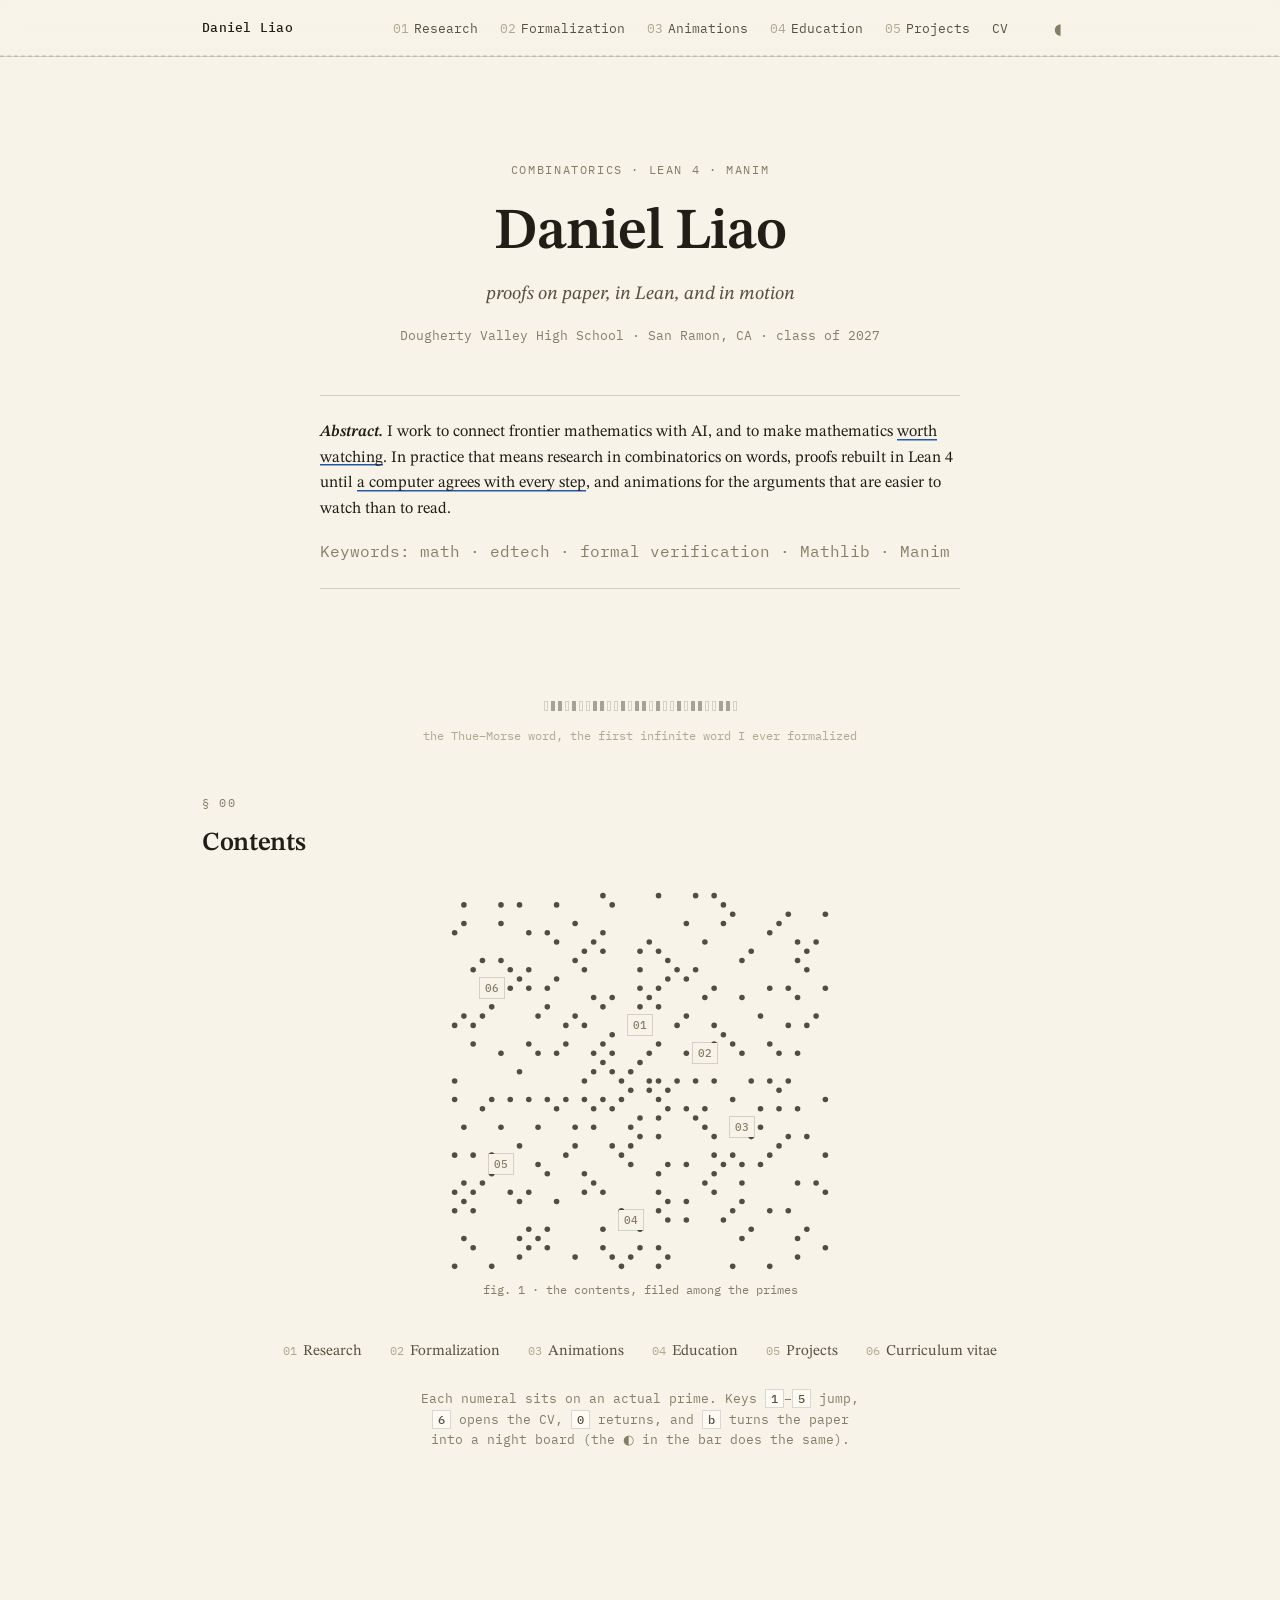
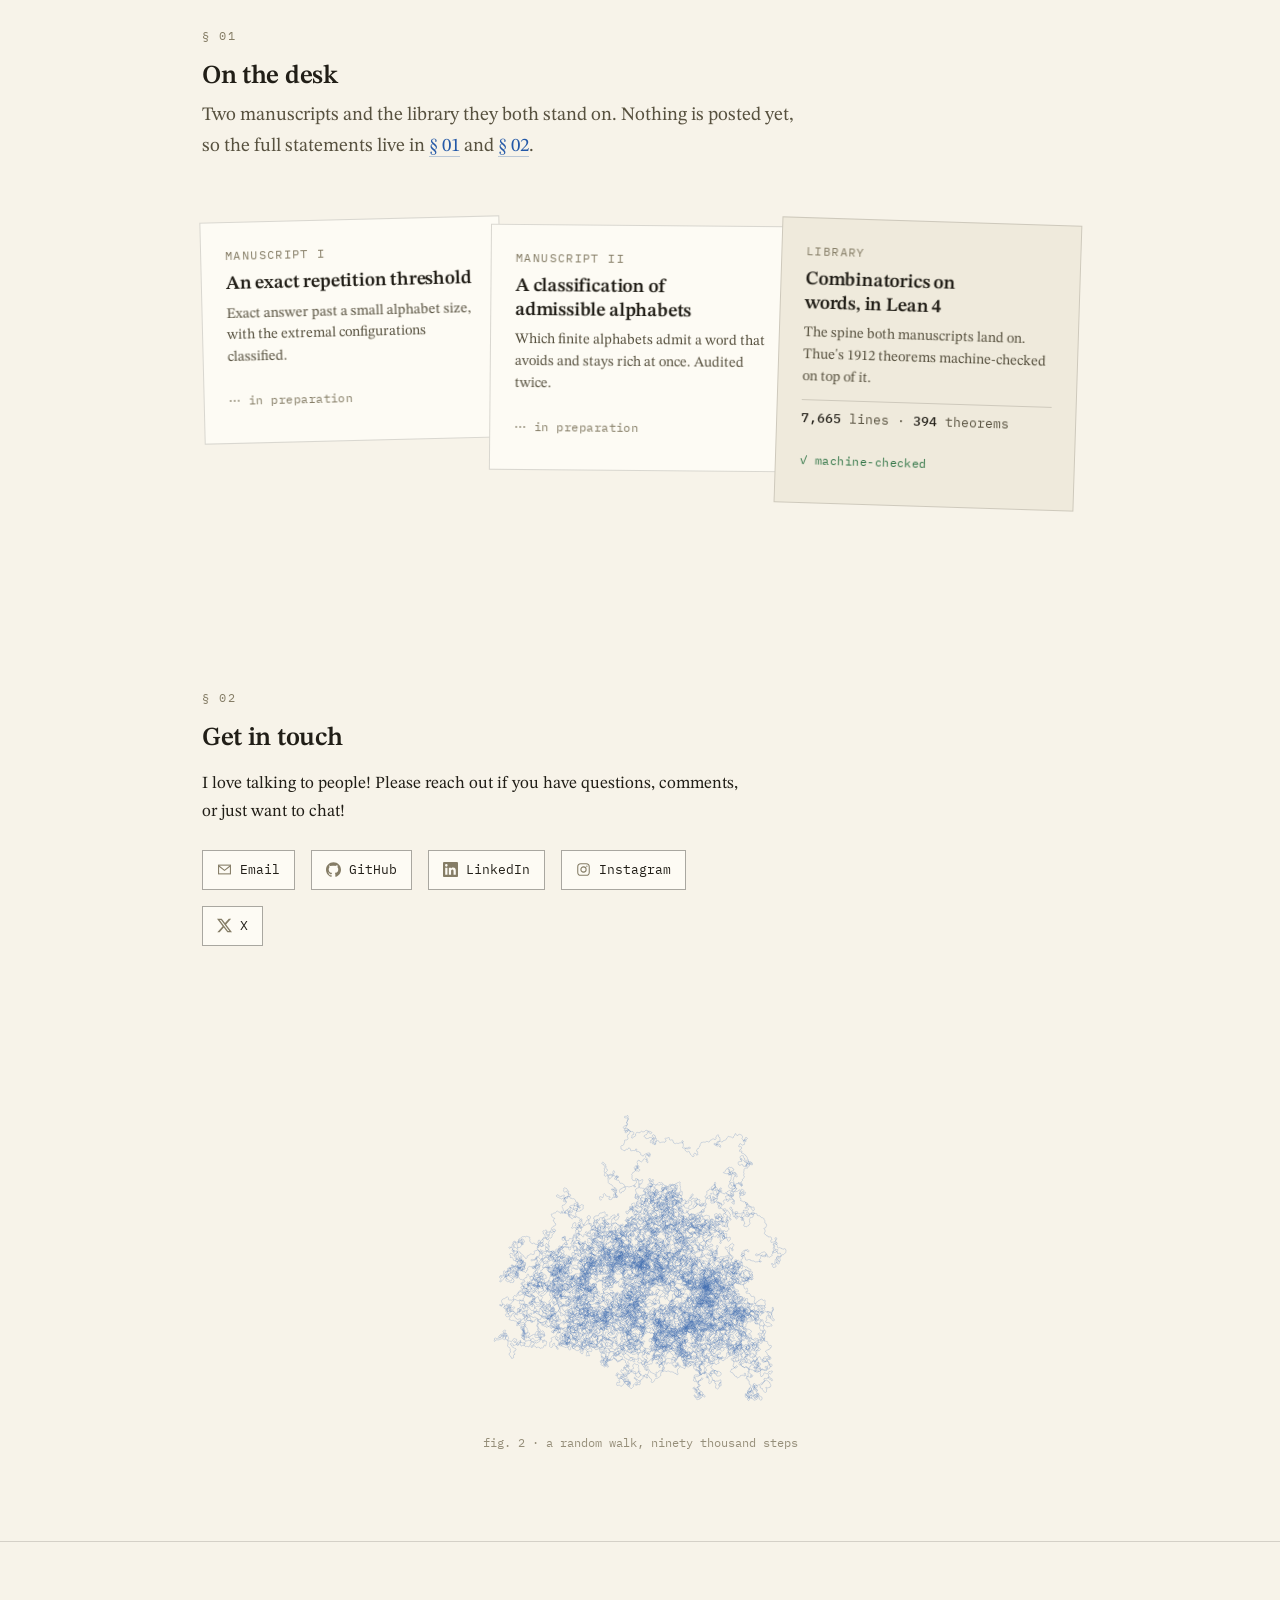
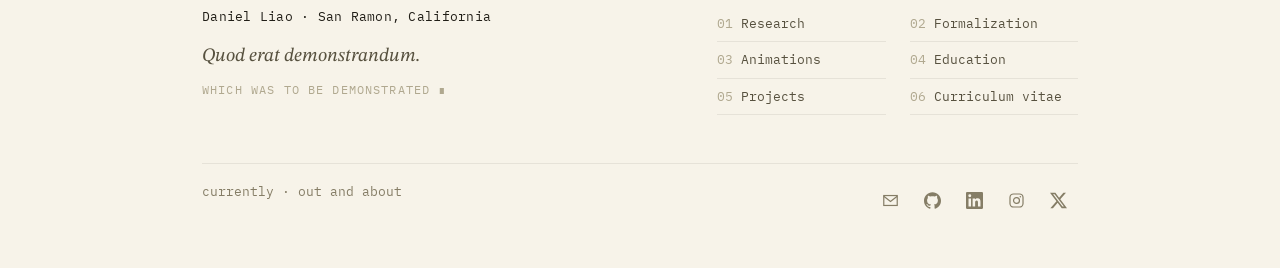
==== index.html @ c689acdd "Round 13: the desk stack, a double pendulum, and a word that answers the pointer - Marginalia and th" ====
<!DOCTYPE html>
<html lang="en">
<head>
<meta charset="utf-8">
<meta name="viewport" content="width=device-width, initial-scale=1">
<title>Daniel Liao · proofs on paper, in Lean, and in motion</title>
<meta name="description" content="Daniel Liao: high-school mathematics research in combinatorics on words, formal verification in Lean 4, and mathematical animation.">
<meta property="og:title" content="Daniel Liao">
<meta property="og:description" content="Mathematics research in combinatorics on words, formal verification in Lean 4, and mathematical animation.">
<meta property="og:type" content="website">
<meta property="og:image" content="https://theebayuser.github.io/assets/og.png">
<meta property="og:url" content="https://theebayuser.github.io/index.html">
<meta name="twitter:card" content="summary_large_image">
<meta name="twitter:image" content="https://theebayuser.github.io/assets/og.png">
<meta name="theme-color" content="#F7F3E9">
<link rel="icon" href="data:image/svg+xml,%3Csvg xmlns='http://www.w3.org/2000/svg' viewBox='0 0 16 16'%3E%3Crect width='16' height='16' fill='%23F7F3E9'/%3E%3Cg fill='%23211E17'%3E%3Crect x='4.5' y='.5' width='3' height='3'/%3E%3Crect x='8.5' y='.5' width='3' height='3'/%3E%3Crect x='.5' y='4.5' width='3' height='3'/%3E%3Crect x='12.5' y='4.5' width='3' height='3'/%3E%3Crect x='.5' y='8.5' width='3' height='3'/%3E%3Crect x='12.5' y='8.5' width='3' height='3'/%3E%3Crect x='4.5' y='12.5' width='3' height='3'/%3E%3Crect x='8.5' y='12.5' width='3' height='3'/%3E%3C/g%3E%3C/svg%3E">
<link rel="preconnect" href="https://fonts.googleapis.com">
<link rel="preconnect" href="https://fonts.gstatic.com" crossorigin>
<link href="https://fonts.googleapis.com/css2?family=IBM+Plex+Mono:wght@400;500&family=STIX+Two+Text:ital,wght@0,400;0,600;1,400;1,600&display=swap" rel="stylesheet">
<link rel="stylesheet" href="css/paper.css">
</head>
<body>
<a class="skip-link" href="#main">Skip to content</a>

<header class="topbar">
  <div class="topbar-inner">
    <a class="brand" href="index.html">Daniel&nbsp;Liao</a>
    <nav class="nav" aria-label="Sections">
      <a href="research.html"><span class="num">01</span>Research</a>
      <a href="lean.html"><span class="num">02</span>Formalization</a>
      <a href="manim.html"><span class="num">03</span>Animations</a>
      <a href="education.html"><span class="num">04</span>Education</a>
      <a href="projects.html"><span class="num">05</span>Projects</a>
      <a href="cv.pdf" target="_blank" rel="noopener">CV</a>
    </nav>
    <button class="board-toggle" type="button" data-board-toggle
      aria-pressed="false" aria-label="Toggle night board">&#9686;</button>
    <div class="progress" data-progress aria-hidden="true"></div>
  </div>
</header>

<main id="main">

  <div class="page">
    <div class="titleblock" data-titleblock>
      <p class="kicker">Combinatorics · Lean 4 · Manim</p>
      <h1 class="display">Daniel Liao</h1>
      <p class="byline">proofs on paper, in Lean, and in motion</p>
      <p class="affil meta">Dougherty Valley High School · San Ramon, CA · class of 2027</p>

      <div class="abstract">
        <p><span class="runin">Abstract.</span> I work to connect frontier mathematics with AI, and to
        make mathematics <em class="uline">worth watching</em>. In practice that means research in combinatorics on words,
        proofs rebuilt in Lean 4 until <em class="uline">a computer agrees with every step</em>, and animations for the
        arguments that are easier to watch than to read.</p>
        <p class="keywords meta">Keywords: math · edtech · formal verification · Mathlib · Manim</p>
      </div>
    </div>
  </div>

  <div class="tm" data-n="28"></div>
  <p class="tm-cap">the Thue–Morse word, the first infinite word I ever formalized</p>

  <div class="page">

    <section class="section" id="contents" style="padding-top: 0;">
      <div class="section-head" data-reveal>
        <p class="kicker">§ 00</p>
        <h2>Contents</h2>
      </div>
      <div class="contents-hero" data-reveal>
        <div class="canvas-wrap" style="aspect-ratio: 1; width: 100%;" data-spiral>
          <canvas id="figure-ulam" role="img"
            aria-label="The prime numbers plotted on Ulam's square spiral, with the six section numerals pinned to six of the primes."></canvas>
          <a class="ulam-node" href="research.html" aria-label="01, Research" data-phrase="01 · Research, counting words">01</a>
          <a class="ulam-node" href="lean.html" aria-label="02, Formalization" data-phrase="02 · Formalization, proofs to a computer">02</a>
          <a class="ulam-node" href="manim.html" aria-label="03, Animations" data-phrase="03 · Animations, math you can watch">03</a>
          <a class="ulam-node" href="education.html" aria-label="04, Education" data-phrase="04 · Education, what I'm learning">04</a>
          <a class="ulam-node" href="projects.html" aria-label="05, Projects" data-phrase="05 · Projects, things I run">05</a>
          <a class="ulam-node" href="cv.pdf" aria-label="06, Curriculum vitae" data-phrase="06 · Curriculum vitae">06</a>
        </div>
        <p class="figcap" data-spiral-readout>fig. 1 · the contents, filed among the primes</p>

        <ul class="toc-line">
          <li><a href="research.html"><span class="n">01</span>Research</a></li>
          <li><a href="lean.html"><span class="n">02</span>Formalization</a></li>
          <li><a href="manim.html"><span class="n">03</span>Animations</a></li>
          <li><a href="education.html"><span class="n">04</span>Education</a></li>
          <li><a href="projects.html"><span class="n">05</span>Projects</a></li>
          <li><a href="cv.pdf" target="_blank" rel="noopener"><span class="n">06</span>Curriculum vitae</a></li>
        </ul>

        <p class="meta contents-note">Each numeral sits on an actual prime. Keys <kbd>1</kbd>–<kbd>5</kbd>
        jump, <kbd>6</kbd> opens the CV, <kbd>0</kbd> returns, and <kbd>b</kbd> turns the paper
        into a night board (the ◐ in the bar does the same).</p>
      </div>
    </section>

    <section class="section" id="publications">
      <div class="section-head" data-reveal>
        <p class="kicker">&#167; 01</p>
        <h2>On the desk</h2>
        <p class="prose lede">Two manuscripts and the library they both stand on. Nothing is posted
        yet, so the full statements live in <a href="research.html">&#167; 01</a> and
        <a href="lean.html">&#167; 02</a>.</p>
      </div>

      <div class="deskstack" data-reveal>
        <a class="sheet" href="research.html">
          <span class="sheet-kind">Manuscript I</span>
          <span class="sheet-title">An exact repetition threshold</span>
          <span class="sheet-note">Exact answer past a small alphabet size, with the extremal
          configurations classified.</span>
          <span class="sheet-status wip">&#8943; in preparation</span>
        </a>
        <a class="sheet" href="research.html">
          <span class="sheet-kind">Manuscript II</span>
          <span class="sheet-title">A classification of admissible alphabets</span>
          <span class="sheet-note">Which finite alphabets admit a word that avoids and stays rich at
          once. Audited twice.</span>
          <span class="sheet-status wip">&#8943; in preparation</span>
        </a>
        <a class="sheet card" href="lean.html">
          <span class="sheet-kind">Library</span>
          <span class="sheet-title">Combinatorics on words, in Lean&nbsp;4</span>
          <span class="sheet-note">The spine both manuscripts land on. Thue's 1912 theorems
          machine-checked on top of it.</span>
          <span class="sheet-rule"></span>
          <span class="sheet-count"><b>7,665</b> lines &#183; <b>394</b> theorems</span>
          <span class="sheet-status done">&#10003; machine-checked</span>
        </a>
      </div>
    </section>

    <section class="section" id="contact" style="padding-top: var(--s5);">
      <div class="prose">
        <p class="kicker">§ 02</p>
        <h2>Get in touch</h2>
        <p style="margin-top: var(--s2);">I love talking to people! Please reach out if you have questions, comments, or just want to chat!</p>
        <div style="display: flex; gap: var(--s2); flex-wrap: wrap; margin-top: var(--s3);">
          <a class="btn" href="mailto:OMSIDaniel@gmail.com"><svg viewBox="0 0 24 24" fill="none" stroke="currentColor" stroke-width="1.7" aria-hidden="true"><rect x="2.5" y="5" width="19" height="14"/><path d="m2.5 6 9.5 7.5L21.5 6"/></svg>Email</a>
          <a class="btn" href="https://github.com/theebayuser" target="_blank" rel="noopener"><svg viewBox="0 0 24 24" fill="currentColor" aria-hidden="true"><path d="M12 .297c-6.63 0-12 5.373-12 12 0 5.303 3.438 9.8 8.205 11.385.6.113.82-.258.82-.577 0-.285-.01-1.04-.015-2.04-3.338.724-4.042-1.61-4.042-1.61C4.422 18.07 3.633 17.7 3.633 17.7c-1.087-.744.084-.729.084-.729 1.205.084 1.838 1.236 1.838 1.236 1.07 1.835 2.809 1.305 3.495.998.108-.776.417-1.305.76-1.605-2.665-.3-5.466-1.332-5.466-5.93 0-1.31.465-2.38 1.235-3.22-.135-.303-.54-1.523.105-3.176 0 0 1.005-.322 3.3 1.23.96-.267 1.98-.399 3-.405 1.02.006 2.04.138 3 .405 2.28-1.552 3.285-1.23 3.285-1.23.645 1.653.24 2.873.12 3.176.765.84 1.23 1.91 1.23 3.22 0 4.61-2.805 5.625-5.475 5.92.42.36.81 1.096.81 2.22 0 1.606-.015 2.896-.015 3.286 0 .315.21.69.825.57C20.565 22.092 24 17.592 24 12.297c0-6.627-5.373-12-12-12"/></svg>GitHub</a>
          <a class="btn" href="https://www.linkedin.com/in/daniel-liao-ca/" target="_blank" rel="noopener"><svg viewBox="0 0 24 24" fill="currentColor" aria-hidden="true"><path d="M20.447 20.452h-3.554v-5.569c0-1.328-.027-3.037-1.852-3.037-1.853 0-2.136 1.445-2.136 2.939v5.667H9.351V9h3.414v1.561h.046c.477-.9 1.637-1.85 3.37-1.85 3.601 0 4.267 2.37 4.267 5.455v6.286zM5.337 7.433a2.062 2.062 0 1 1 0-4.124 2.062 2.062 0 0 1 0 4.124zm1.782 13.019H3.555V9h3.564v11.452zM22.225 0H1.771C.792 0 0 .774 0 1.729v20.542C0 23.227.792 24 1.771 24h20.451C23.2 24 24 23.227 24 22.271V1.729C24 .774 23.2 0 22.222 0z"/></svg>LinkedIn</a>
          <a class="btn" href="https://www.instagram.com/theebayuser/" target="_blank" rel="noopener"><svg viewBox="0 0 24 24" fill="none" stroke="currentColor" stroke-width="1.7" aria-hidden="true"><rect x="2.8" y="2.8" width="18.4" height="18.4" rx="5"/><circle cx="12" cy="12" r="4.2"/><circle cx="17.4" cy="6.6" r="1.1" fill="currentColor" stroke="none"/></svg>Instagram</a>
          <a class="btn" href="https://x.com/theebayuser" target="_blank" rel="noopener"><svg viewBox="0 0 24 24" fill="currentColor" aria-hidden="true"><path d="M18.901 1.153h3.68l-8.04 9.19L24 22.846h-7.406l-5.8-7.584-6.638 7.584H.474l8.6-9.83L0 1.154h7.594l5.243 6.932zM17.61 20.644h2.039L6.486 3.24H4.298z"/></svg>X</a>
        </div>
      </div>
    </section>

    <div class="tailpiece">
      <div class="canvas-wrap">
        <canvas id="figure-walk" role="img"
          aria-label="A long random walk drawn in ink, thickening into texture where the path crosses itself."></canvas>
      </div>
      <p class="figcap">fig. 2 · a random walk, ninety thousand steps</p>
    </div>

  </div>
</main>

<footer class="foot">
  <div class="page">
    <div class="foot-grid">
      <div>
        <p class="foot-sig">Daniel Liao &#183; San Ramon, California</p>
        <blockquote class="foot-quote">
          <p>Quod erat demonstrandum.</p>
          <footer>which was to be demonstrated &#8718;</footer>
        </blockquote>
      </div>
      <nav class="foot-nav" aria-label="Sections">
      <a href="research.html"><span class="num">01</span>Research</a>
      <a href="lean.html"><span class="num">02</span>Formalization</a>
      <a href="manim.html"><span class="num">03</span>Animations</a>
      <a href="education.html"><span class="num">04</span>Education</a>
      <a href="projects.html"><span class="num">05</span>Projects</a>
      <a href="cv.pdf"><span class="num">06</span>Curriculum vitae</a>
      </nav>
    </div>
    <div class="foot-rule">
      <p class="meta">currently &#183; <span data-now>out and about</span></p>
      <div class="foot-contact">
        <a href="mailto:OMSIDaniel@gmail.com" aria-label="Email"><svg viewBox="0 0 24 24" fill="none" stroke="currentColor" stroke-width="1.7" aria-hidden="true"><rect x="2.5" y="5" width="19" height="14"/><path d="m2.5 6 9.5 7.5L21.5 6"/></svg></a>
        <a href="https://github.com/theebayuser" aria-label="GitHub" target="_blank" rel="noopener"><svg viewBox="0 0 24 24" fill="currentColor" aria-hidden="true"><path d="M12 .297c-6.63 0-12 5.373-12 12 0 5.303 3.438 9.8 8.205 11.385.6.113.82-.258.82-.577 0-.285-.01-1.04-.015-2.04-3.338.724-4.042-1.61-4.042-1.61C4.422 18.07 3.633 17.7 3.633 17.7c-1.087-.744.084-.729.084-.729 1.205.084 1.838 1.236 1.838 1.236 1.07 1.835 2.809 1.305 3.495.998.108-.776.417-1.305.76-1.605-2.665-.3-5.466-1.332-5.466-5.93 0-1.31.465-2.38 1.235-3.22-.135-.303-.54-1.523.105-3.176 0 0 1.005-.322 3.3 1.23.96-.267 1.98-.399 3-.405 1.02.006 2.04.138 3 .405 2.28-1.552 3.285-1.23 3.285-1.23.645 1.653.24 2.873.12 3.176.765.84 1.23 1.91 1.23 3.22 0 4.61-2.805 5.625-5.475 5.92.42.36.81 1.096.81 2.22 0 1.606-.015 2.896-.015 3.286 0 .315.21.69.825.57C20.565 22.092 24 17.592 24 12.297c0-6.627-5.373-12-12-12"/></svg></a>
        <a href="https://www.linkedin.com/in/daniel-liao-ca/" aria-label="LinkedIn" target="_blank" rel="noopener"><svg viewBox="0 0 24 24" fill="currentColor" aria-hidden="true"><path d="M20.447 20.452h-3.554v-5.569c0-1.328-.027-3.037-1.852-3.037-1.853 0-2.136 1.445-2.136 2.939v5.667H9.351V9h3.414v1.561h.046c.477-.9 1.637-1.85 3.37-1.85 3.601 0 4.267 2.37 4.267 5.455v6.286zM5.337 7.433a2.062 2.062 0 1 1 0-4.124 2.062 2.062 0 0 1 0 4.124zm1.782 13.019H3.555V9h3.564v11.452zM22.225 0H1.771C.792 0 0 .774 0 1.729v20.542C0 23.227.792 24 1.771 24h20.451C23.2 24 24 23.227 24 22.271V1.729C24 .774 23.2 0 22.222 0z"/></svg></a>
        <a href="https://www.instagram.com/theebayuser/" aria-label="Instagram" target="_blank" rel="noopener"><svg viewBox="0 0 24 24" fill="none" stroke="currentColor" stroke-width="1.7" aria-hidden="true"><rect x="2.8" y="2.8" width="18.4" height="18.4" rx="5"/><circle cx="12" cy="12" r="4.2"/><circle cx="17.4" cy="6.6" r="1.1" fill="currentColor" stroke="none"/></svg></a>
        <a href="https://x.com/theebayuser" aria-label="X" target="_blank" rel="noopener"><svg viewBox="0 0 24 24" fill="currentColor" aria-hidden="true"><path d="M18.901 1.153h3.68l-8.04 9.19L24 22.846h-7.406l-5.8-7.584-6.638 7.584H.474l8.6-9.83L0 1.154h7.594l5.243 6.932zM17.61 20.644h2.039L6.486 3.24H4.298z"/></svg></a>
      </div>
    </div>
  </div>
</footer>

<script src="js/site.js"></script>
</body>
</html>
---- css/paper.css ----
/* ==========================================================================
   paper.css — "a living preprint"
   Warm typeset stock, hairline rules, no corner radius, one accent.
   ========================================================================== */

:root {
  /* Paper — the 60% */
  --paper:        #F7F3E9;
  --paper-raised: #FDFBF4;
  --paper-inset:  #EFEADC;

  /* Ink — four text levels */
  --ink:   #211E17;
  --ink-2: #57513F;
  --ink-3: #857D66;
  --ink-4: #B0A88F;

  /* Hairlines */
  --rule-soft:   rgba(33, 30, 23, 0.08);
  --rule:        rgba(33, 30, 23, 0.16);
  --rule-strong: rgba(33, 30, 23, 0.38);

  /* The single accent + two semantics */
  --ballpoint:       #2358A7;
  --ballpoint-wash:  rgba(35, 88, 167, 0.10);
  --qed:             #35784A;
  --laurel:          #96772B;

  /* interaction + figure washes */
  --hover:     rgba(33, 30, 23, 0.03);
  --fig-guide: rgba(33, 30, 23, 0.12);

  /* the projection surface. Manim renders on black, so a film sits on its own
     ground rather than being matted onto paper. Used only inside plate frames. */
  --film: #0E1014;

  /* Type */
  --serif: "STIX Two Text", "Iowan Old Style", "Palatino Linotype", Palatino, Georgia, serif;
  --mono:  "IBM Plex Mono", ui-monospace, "SF Mono", Menlo, monospace;

  --fs-label: 11.5px;
  --fs-meta:  13px;
  --fs-body:  17px;
  --fs-h3:    21px;
  --fs-h2:    26px;
  --fs-h1:    33px;
  --fs-display: clamp(40px, 6.4vw, 58px);

  /* Space — 8px base */
  --s1: 8px;  --s2: 16px; --s3: 24px; --s4: 32px;
  --s5: 48px; --s6: 64px; --s7: 88px; --s8: 104px;

  --measure: 68ch;
  --page: 940px;

  --ease: cubic-bezier(0.23, 1, 0.32, 1);
}

/* Night board: hidden on the B key. The same paper, after dark: every token
   flips, nothing else changes, and the figures repaint themselves in chalk. */
html.board {
  --paper:        #101319;
  --paper-raised: #161B24;
  --paper-inset:  #0C0F14;
  --ink:   #E9EDF3;
  --ink-2: #C3CAD6;
  --ink-3: #8B94A3;
  --ink-4: #5E6675;
  --rule-soft:   rgba(233, 237, 243, 0.07);
  --rule:        rgba(233, 237, 243, 0.14);
  --rule-strong: rgba(233, 237, 243, 0.34);
  --ballpoint:      #58C4DD;
  --ballpoint-wash: rgba(88, 196, 221, 0.12);
  --qed:    #7FC98B;
  --laurel: #FFD866;
  --hover:     rgba(233, 237, 243, 0.045);
  --fig-guide: rgba(233, 237, 243, 0.14);
}
html.board .topbar { background: rgba(16, 19, 25, 0.92); }
html.board a { border-bottom-color: rgba(88, 196, 221, 0.32); }
html.board ::selection { background: rgba(88, 196, 221, 0.28); }
html.board .btn-tactic { border-color: rgba(88, 196, 221, 0.4); }
html.board .btn-tactic:disabled { border-color: rgba(127, 201, 139, 0.4); }
html.board .show-slide img { outline-color: rgba(255, 255, 255, 0.1); }

/* --------------------------------------------------------------- base --- */

*, *::before, *::after { box-sizing: border-box; }

html { -webkit-text-size-adjust: 100%; scroll-behavior: smooth; }

body {
  margin: 0;
  background: var(--paper);
  color: var(--ink);
  font-family: var(--serif);
  font-size: var(--fs-body);
  line-height: 1.65;
  -webkit-font-smoothing: antialiased;
  -moz-osx-font-smoothing: grayscale;
  font-kerning: normal;
  text-rendering: optimizeLegibility;
}

h1, h2, h3, h4 {
  margin: 0;
  font-weight: 600;
  line-height: 1.15;
  text-wrap: balance;
  letter-spacing: -0.012em;
}
h1 { font-size: var(--fs-h1); }
h2 { font-size: var(--fs-h2); }
h3 { font-size: var(--fs-h3); letter-spacing: -0.006em; }

p { margin: 0 0 var(--s2); text-wrap: pretty; }
p:last-child { margin-bottom: 0; }

a {
  color: var(--ballpoint);
  text-decoration: none;
  border-bottom: 1px solid rgba(35, 88, 167, 0.28);
  transition: border-color 160ms var(--ease), background-color 160ms var(--ease);
}
a:hover { border-bottom-color: var(--ballpoint); background: var(--ballpoint-wash); }

:focus-visible {
  outline: 2px solid var(--ballpoint);
  outline-offset: 2px;
  border-radius: 0;
}

img, video, canvas, svg { max-width: 100%; display: block; }

::selection { background: rgba(35, 88, 167, 0.16); }

.sr-only {
  position: absolute; width: 1px; height: 1px;
  padding: 0; margin: -1px; overflow: hidden;
  clip: rect(0 0 0 0); white-space: nowrap; border: 0;
}

.skip-link {
  position: absolute; left: var(--s2); top: -60px; z-index: 40;
  background: var(--paper-raised); border: 1px solid var(--rule-strong);
  padding: 10px var(--s2); font-family: var(--mono); font-size: var(--fs-meta);
  color: var(--ink);
}
.skip-link:focus { top: var(--s2); }

/* ------------------------------------------------------------ measures --- */

.page { max-width: var(--page); margin: 0 auto; padding: 0 var(--s4); }
.prose { max-width: var(--measure); }
.lede { font-size: 19px; color: var(--ink-2); }

.kicker {
  font-family: var(--mono);
  font-size: var(--fs-label);
  letter-spacing: 0.14em;
  text-transform: uppercase;
  color: var(--ink-3);
  margin: 0 0 var(--s2);
}
.meta {
  font-family: var(--mono);
  font-size: var(--fs-meta);
  color: var(--ink-3);
  line-height: 1.6;
  font-variant-numeric: tabular-nums;
}
.ital { font-style: italic; }
.fill { color: var(--ink-3); font-style: italic; }
.fill::before { content: "⟨"; }
.fill::after  { content: "⟩"; }

section { scroll-margin-top: 84px; }

/* ------------------------------------------------------------- nav/bar --- */

.topbar {
  position: sticky; top: 0; z-index: 30;
  background: rgba(247, 243, 233, 0.92);
  backdrop-filter: saturate(1.4) blur(8px);
  border-bottom: 1px solid var(--rule);
}
.topbar-inner {
  max-width: var(--page); margin: 0 auto; padding: 0 var(--s4);
  display: flex; align-items: center; gap: var(--s3);
  min-height: 56px;
}
.brand {
  font-family: var(--mono); font-size: var(--fs-meta); font-weight: 500;
  color: var(--ink); border: 0; letter-spacing: 0.02em; white-space: nowrap;
}
.brand:hover { background: none; color: var(--ballpoint); }
.nav { margin-left: auto; display: flex; align-items: center; gap: 2px; flex-wrap: wrap; }
.nav a {
  font-family: var(--mono); font-size: var(--fs-meta); color: var(--ink-2);
  border: 0; padding: 12px 10px; display: inline-flex; align-items: center;
  min-height: 40px; line-height: 1;
}
.nav a:hover { color: var(--ink); background: var(--hover); }
.nav a .num { color: var(--ink-4); margin-right: 5px; font-variant-numeric: tabular-nums; }
.nav a[aria-current="page"] { color: var(--ink); box-shadow: inset 0 -2px 0 var(--ballpoint); }
.nav a[aria-current="page"] .num { color: var(--ballpoint); }

/* the night board, made visible: the `b` key still works, this is its handle.
   Same mono idiom as the nav, half-filled circle for the state it flips to. */
.board-toggle {
  font-family: var(--mono); font-size: 15px; color: var(--ink-3);
  background: none; border: 0; cursor: pointer; padding: 12px 10px;
  min-height: 40px; min-width: 40px; display: inline-flex;
  align-items: center; justify-content: center;
  line-height: 1; margin-left: -4px;
  transition: color 140ms var(--ease);
}
.board-toggle:hover { color: var(--ballpoint); }
.board-toggle:active { transform: scale(0.97); }
.board-toggle[aria-pressed="true"] { color: var(--ink); }

/* ---------------------------------------------------------- titleblock --- */

.titleblock { padding: var(--s8) 0 var(--s6); text-align: center; }
.titleblock .kicker { margin-bottom: var(--s3); }
.display {
  font-size: var(--fs-display);
  letter-spacing: -0.02em;
  line-height: 1.02;
  margin: 0;
}
.byline {
  font-style: italic; color: var(--ink-2); font-size: 19px;
  margin: var(--s2) 0 0;
}
.affil { margin: var(--s2) 0 0; }

.abstract {
  max-width: 640px; margin: var(--s5) auto 0;
  border-top: 1px solid var(--rule);
  border-bottom: 1px solid var(--rule);
  padding: var(--s3) 0;
  text-align: left;
}
.abstract p { font-size: 16px; line-height: 1.6; }
.abstract .runin { font-weight: 600; font-style: italic; }
.keywords { margin-top: var(--s2); }

/* ------------------------------------------------------------ tm strip --- */
/* The Thue–Morse word: ticks up for 1, hollow for 0. His own theorem, as rule. */

.tm { display: flex; justify-content: center; gap: 3px; padding: var(--s5) 0; }
.tm i {
  display: block; width: 4px; height: 10px;
  background: var(--rule-strong);
}
.tm i.z { background: none; border: 1px solid var(--rule); }
.tm-cap {
  text-align: center; font-family: var(--mono); font-size: var(--fs-label);
  color: var(--ink-4); margin: calc(-1 * var(--s4)) 0 0; padding-bottom: var(--s5);
}

/* ----------------------------------------------------------------- toc --- */

.toc { list-style: none; margin: 0; padding: 0; max-width: 640px; }
.toc li { border-bottom: 1px solid var(--rule-soft); }
.toc a {
  display: flex; align-items: baseline; gap: var(--s2);
  padding: 14px 2px; border: 0; color: var(--ink);
}
.toc a:hover { background: var(--hover); }
.toc a.is-hot .t, .toc a:hover .t { color: var(--ballpoint); }
.toc .n {
  font-family: var(--mono); font-size: var(--fs-meta); color: var(--ink-4);
  font-variant-numeric: tabular-nums; min-width: 26px;
}
.toc .t { font-size: 18px; }
.toc .leader {
  flex: 1; border-bottom: 1px dotted var(--ink-4);
  transform: translateY(-4px); min-width: 20px;
}
.toc .pg { font-family: var(--mono); font-size: var(--fs-meta); color: var(--ink-3); }
.toc a:hover .t { color: var(--ballpoint); }

/* --------------------------------------------------------------- quote --- */
/* An epigraph, the way a chapter opens: rules above and below, the line set
   large in italic, the attribution small in mono. */

.quote {
  border-top: 1px solid var(--rule);
  border-bottom: 1px solid var(--rule);
  padding: var(--s4) 0;
  margin: 0;
  max-width: 34ch;
}
.quote p {
  font-size: 23px; font-style: italic; line-height: 1.4;
  letter-spacing: -0.01em; color: var(--ink); margin: 0;
  text-wrap: balance;
}
.quote footer {
  font-family: var(--mono); font-size: var(--fs-label);
  letter-spacing: 0.1em; text-transform: uppercase;
  color: var(--ink-3); margin-top: var(--s2);
}

/* ------------------------------------------------------- theorem cards --- */

.env {
  border-top: 1px solid var(--rule);
  padding: var(--s3) 0;
  display: block;
  border-bottom: 0; color: inherit;
}
.env:last-of-type { border-bottom: 1px solid var(--rule); }
a.env:hover { background: var(--hover); }
.env-head {
  display: flex; align-items: baseline; gap: var(--s2);
  flex-wrap: wrap; margin-bottom: var(--s1);
}
.env-kind { font-weight: 600; }
.env-name { font-style: italic; }
.env-status {
  margin-left: auto; font-family: var(--mono); font-size: var(--fs-label);
  color: var(--ink-3); white-space: nowrap; letter-spacing: 0.02em;
}
.env-status.done { color: var(--qed); }
.env-status.wip  { color: var(--ink-3); }
.env-body { color: var(--ink-2); max-width: var(--measure); font-size: 16px; }
.env-foot {
  margin-top: var(--s2); font-family: var(--mono); font-size: var(--fs-meta);
  color: var(--ink-3); display: flex; gap: var(--s2); align-items: baseline;
  flex-wrap: wrap;
}
.env-foot .tomb { margin-left: auto; color: var(--ink); }
a.env:hover .env-kind { color: var(--ballpoint); }

/* -------------------------------------------------------------- blocks --- */

.stack > * + * { margin-top: var(--s3); }
.section { padding: var(--s7) 0; }
.section-head { margin-bottom: var(--s4); }
.section-head h2 { margin-bottom: var(--s1); }

.grid-2 { display: grid; grid-template-columns: repeat(auto-fit, minmax(280px, 1fr)); gap: var(--s5); }
.grid-3 { display: grid; grid-template-columns: repeat(auto-fit, minmax(220px, 1fr)); gap: var(--s4); }

.note {
  border-left: 2px solid var(--rule-strong);
  padding-left: var(--s3);
  color: var(--ink-2);
  font-size: 16px;
}

.card {
  background: var(--paper-raised);
  border: 1px solid var(--rule);
  padding: var(--s3);
}

/* --------------------------------------------------------------- stats --- */

.stats { display: grid; grid-template-columns: repeat(auto-fit, minmax(150px, 1fr)); gap: 1px; background: var(--rule); border: 1px solid var(--rule); }
.stat { background: var(--paper); padding: var(--s3); }
.stat .v {
  font-size: 30px; font-weight: 600; letter-spacing: -0.02em;
  font-variant-numeric: tabular-nums; line-height: 1.1;
}
.stat .k {
  font-family: var(--mono); font-size: var(--fs-label); letter-spacing: 0.1em;
  text-transform: uppercase; color: var(--ink-3); margin-top: 6px;
}

/* a showcase: a portrait reel with its numbers read down the side of it, both
   standing vertically so a phone-shaped video and its stats share one line */
.showcase { display: flex; gap: var(--s4); align-items: stretch; flex-wrap: wrap; }
.showcase .reel {
  flex: 0 0 clamp(240px, 34%, 300px);
  aspect-ratio: 4 / 5; background: var(--film);
  border: 1px solid var(--rule); overflow: hidden;
}
.showcase .reel video {
  width: 100%; height: 100%; display: block;
  object-fit: cover; background: var(--film); cursor: pointer;
}
/* the same numbers as .stats, but stacked into a single ruled column */
.stats-col {
  flex: 1 1 200px; display: flex; flex-direction: column;
  border: 1px solid var(--rule);
}
.stats-col .stat {
  flex: 1 1 auto; display: flex; flex-direction: column; justify-content: center;
  border-bottom: 1px solid var(--rule);
}
.stats-col .stat:last-child { border-bottom: 0; }
/* six numbers as a 2×3 block beside the reel, the hairline gaps doing the dividing */
.stats-grid2 {
  flex: 1 1 260px; display: grid; grid-template-columns: 1fr 1fr;
  gap: 1px; background: var(--rule); border: 1px solid var(--rule);
}
.stats-grid2 .stat { background: var(--paper); display: flex; flex-direction: column; justify-content: center; }

/* the texview: a small Overleaf, the way a LaTeX editor looks. A source pane of
   real LaTeX on the left, the typeset result on the right (set in STIX, no math
   engine), and a recompile button that retypesets the preview. Static HTML ships
   both panes complete, so no-JS sees source and finished render. */
.texview { border: 1px solid var(--rule); background: var(--paper-raised); }
.texview-bar {
  display: flex; align-items: center; justify-content: space-between; gap: var(--s2);
  font-family: var(--mono); font-size: var(--fs-label); letter-spacing: 0.06em;
  color: var(--ink-3); padding: 6px 6px 6px var(--s3); border-bottom: 1px solid var(--rule);
}
.texview-bar .dot { color: var(--ink-4); }
/* the recompile button: compact, mono, ballpoint on hover — an editor control */
.tv-run {
  font-family: var(--mono); font-size: var(--fs-label); letter-spacing: 0.04em;
  color: var(--ink-2); background: var(--paper); border: 1px solid var(--rule-strong);
  padding: 6px 12px; min-height: 32px; cursor: pointer;
  transition: color 140ms var(--ease), border-color 140ms var(--ease);
}
.tv-run:hover { color: var(--ballpoint); border-color: var(--ballpoint); }
.tv-run:active { transform: scale(0.97); }
.tv-run[disabled] { color: var(--ink-4); cursor: default; }
/* two panes: source left, typeset right, split by a hairline */
.texview-panes { display: grid; grid-template-columns: 1fr 1fr; }
.texview-code {
  margin: 0; font-family: var(--mono); font-size: 12px; line-height: 1.6;
  color: var(--ink-3); background: var(--paper-inset);
  border-right: 1px solid var(--rule); padding: var(--s3);
  white-space: pre; overflow-x: auto; -webkit-font-smoothing: auto;
}
.texview-out { padding: var(--s3) var(--s4) var(--s4); min-height: 0; }
/* the compile beat: the preview clears to one centred mono line */
.texview-out.tv-compiling { display: flex; align-items: center; justify-content: center; }
.texview-out .tv-wait {
  font-family: var(--mono); font-size: var(--fs-label); letter-spacing: 0.08em;
  color: var(--ink-3);
}
.texview-out.tv-fresh .sub, .texview-out.tv-fresh .tex {
  animation: tvIn 320ms var(--ease) both;
}
.texview-out.tv-fresh .sub:nth-child(3), .texview-out.tv-fresh .tex:nth-child(4) { animation-delay: 60ms; }
.texview-out.tv-fresh .sub:nth-child(5), .texview-out.tv-fresh .tex:nth-child(6) { animation-delay: 120ms; }
@keyframes tvIn { from { opacity: 0; transform: translateY(6px); } to { opacity: 1; transform: none; } }
@media (max-width: 560px) {
  .texview-panes { grid-template-columns: 1fr; }
  .texview-code { border-right: 0; border-bottom: 1px solid var(--rule); }
}
.texview-body { padding: var(--s3) var(--s4) var(--s4); }
.texview .sub {
  font-family: var(--mono); font-size: var(--fs-label); letter-spacing: 0.04em;
  color: var(--ink-3); margin: var(--s3) 0 var(--s1);
}
.texview .sub:first-child { margin-top: 0; }
.texview .tex {
  font-size: 19px; line-height: 1.5; color: var(--ink);
  text-align: center; overflow-x: auto; padding: 4px 0;
}
.texview .tex i { font-style: italic; }
.texview .tex .op { color: var(--ink-3); padding: 0 0.12em; }
/* a summation with limits stacked over and under the sigma, sitting on the same
   baseline as the rest of the line */
.texview .bigsum {
  display: inline-flex; flex-direction: column; align-items: center;
  vertical-align: middle; font-size: 0.58em; line-height: 1; margin: 0 0.25em;
}
.texview .bigsum .sig { font-size: 2em; line-height: 0.85; }
/* \boxed{}: the answer, ruled off the way a solution ends */
.texview .boxed {
  display: inline-block; border: 1px solid var(--rule-strong);
  padding: 2px 10px; margin-left: 2px;
}
/* before the first compile the preview is empty on purpose: a LaTeX editor has
   nothing to show until you run it. The finished render ships in the HTML and is
   held in JS, so no-JS readers see the solution rather than an empty box. */
.texview-out.tv-idle {
  display: flex; align-items: center; justify-content: center;
  min-height: 190px;
}
.texview-src {
  font-family: var(--mono); font-size: var(--fs-label); letter-spacing: 0.06em;
  color: var(--ink-3); padding: 10px var(--s3); border-top: 1px solid var(--rule);
}

/* ----------------------------------------------------------- code/goal --- */

.code {
  font-family: var(--mono); font-size: 13.5px; line-height: 1.7;
  background: var(--paper-inset); border: 1px solid var(--rule);
  padding: var(--s3); overflow-x: auto; color: var(--ink);
  white-space: pre; -webkit-font-smoothing: auto;
}
.code .kw { color: var(--ballpoint); }
.code .cm { color: var(--ink-3); font-style: italic; }

.goal {
  font-family: var(--mono); font-size: 13.5px; line-height: 1.8;
  background: var(--paper-inset); border: 1px solid var(--rule);
  padding: 0; overflow: hidden; -webkit-font-smoothing: auto;
}
.goal-bar {
  display: flex; align-items: center; gap: var(--s2) var(--s1); flex-wrap: wrap;
  padding: 10px var(--s3); border-bottom: 1px solid var(--rule);
  font-size: var(--fs-label); letter-spacing: 0.08em; text-transform: uppercase;
  color: var(--ink-3);
}
/* the goal state can be long; let it scroll rather than wrap a token mid-line */
.goal-body { padding: var(--s3); overflow-x: auto; white-space: pre; }
.goal-body .hyp { color: var(--ink-2); }
.goal-body .turn { color: var(--ballpoint); }
.goal-ok {
  padding: 12px var(--s3); border-top: 1px solid var(--rule);
  color: var(--qed); font-size: var(--fs-meta);
}

/* goal panel, enhanced: the tactic button appears only once JS is alive,
   so the static page keeps the closed proof. */
.goal .goal-target { transition: opacity 200ms var(--ease); }
.goal-cursor {
  display: inline-block; width: 7px; height: 14px; margin-left: 6px;
  background: var(--ballpoint); vertical-align: -2px;
  animation: goal-blink 1.1s steps(1) infinite;
}
@keyframes goal-blink { 50% { opacity: 0; } }
.btn-tactic {
  margin-left: auto; min-height: 32px; padding: 4px 10px; cursor: pointer;
  font: 500 12px var(--mono); text-transform: none; letter-spacing: 0;
  white-space: nowrap; color: var(--ballpoint); background: none;
  border: 1px solid rgba(35, 88, 167, 0.35);
  transition: background-color 140ms var(--ease), transform 100ms var(--ease);
}
.btn-tactic:hover { background: var(--ballpoint-wash); }
.btn-tactic:active { transform: scale(0.97); }
.btn-tactic:disabled {
  color: var(--qed); border-color: rgba(53, 120, 74, 0.4); cursor: default;
}
.goal-reset {
  background: none; border: 0; padding: 4px 8px; cursor: pointer;
  font: 400 var(--fs-label) var(--mono); color: var(--ink-3);
}
.goal-reset:hover { color: var(--ink); }
.goal[data-enhanced] .goal-label { display: none; }
.goal[data-enhanced] .goal-ok { display: none; }
.goal[data-enhanced].is-run .goal-ok {
  display: flex; align-items: baseline; justify-content: space-between;
  animation: rise-in 220ms var(--ease);
}
.goal.is-run .goal-target { opacity: 0.45; }
.goal.is-run .goal-cursor { display: none; }
@keyframes rise-in { from { opacity: 0; transform: translateY(4px); } }

/* morphism widget */
.morph-bar {
  display: flex; align-items: center; gap: var(--s2); flex-wrap: wrap;
  margin-top: var(--s2);
}
.morph-meta {
  font-family: var(--mono); font-size: var(--fs-meta); color: var(--ink-3);
  font-variant-numeric: tabular-nums; margin-left: auto;
}
[data-morphism] .code { white-space: pre-wrap; word-break: break-all; }

/* reading progress: the Thue–Morse word, filling in as you read */
.progress {
  position: absolute; left: 0; right: 0; bottom: -1px;
  width: 0; height: 2px; overflow: hidden; pointer-events: none;
}
.progress canvas { display: block; }

.keys-hint { flex-basis: 100%; margin: 0; font-size: var(--fs-label); color: var(--ink-4); }

/* ------------------------------------------------------------- figures --- */

.figure-row {
  display: grid; grid-template-columns: minmax(0, 1.05fr) minmax(0, 1fr);
  gap: var(--s5); align-items: center;
}
/* Figures sit directly on the paper: no frame, no fill. The drawings are
   ink, and ink does not come in a box. */
.canvas-wrap { position: relative; width: 100%; aspect-ratio: 4 / 3; }
.canvas-wrap canvas { width: 100%; height: 100%; display: block; }
.figcap { font-family: var(--mono); font-size: var(--fs-label); color: var(--ink-3); margin-top: 10px; }

.eq {
  font-style: italic; font-size: 19px; line-height: 2;
  letter-spacing: 0.02em; text-align: center; margin: var(--s3) 0;
  text-wrap: balance;
}

/* the contents, filed among the primes: section numerals pinned to the
   spiral at the coordinates of six actual primes */
.ulam-node {
  position: absolute; transform: translate(-50%, -50%);
  display: inline-flex; align-items: center; justify-content: center;
  min-width: 22px; padding: 3px 5px; border: 0;
  font: 500 11px var(--mono); font-variant-numeric: tabular-nums;
  color: var(--ink-3); background: var(--paper);
  box-shadow: 0 0 0 1px var(--rule);
  transition: color 140ms var(--ease), box-shadow 140ms var(--ease);
}
.ulam-node::after {
  content: ""; position: absolute; left: 50%; top: 50%;
  width: 44px; height: 44px; transform: translate(-50%, -50%);
}
.ulam-node:hover, .ulam-node.is-hot {
  color: var(--ballpoint); background: var(--paper);
  box-shadow: 0 0 0 1px var(--ballpoint);
}

/* Contents, as the spiral itself. The chips ARE the navigation here, so they
   are real focusable links; the legend beneath is the plain-text equivalent
   and the no-JS fallback. */
.contents-hero { display: flex; flex-direction: column; align-items: center; }
.contents-hero .canvas-wrap { max-width: 380px; }
/* the caption is also the hover readout, so reserve its line and let the text
   change without nudging the layout */
.contents-hero .figcap {
  text-align: center; min-height: 1.4em;
  transition: color 140ms var(--ease);
}

.toc-line {
  list-style: none; margin: var(--s2) 0 0; padding: 0;
  display: flex; flex-wrap: wrap; justify-content: center;
  gap: 2px var(--s1);
}
.toc-line a {
  display: inline-flex; align-items: baseline; gap: 6px;
  padding: 8px 10px; min-height: 40px; border: 0; color: var(--ink-2);
  font-size: 15px;
}
.toc-line a:hover, .toc-line a.is-hot { background: var(--hover); color: var(--ballpoint); }
.toc-line .n {
  font-family: var(--mono); font-size: var(--fs-label);
  color: var(--ink-4); font-variant-numeric: tabular-nums;
}
.toc-line a:hover .n, .toc-line a.is-hot .n { color: var(--ballpoint); }

.contents-note {
  text-align: center; margin-top: var(--s2); max-width: 56ch;
}
.contents-note kbd {
  font: 500 12px var(--mono); color: var(--ink-2);
  border: 1px solid var(--rule); padding: 1px 5px;
  background: var(--paper-raised);
}

/* the education graph: the prerequisite chart, used as the page's navigation */
.graph-wrap { position: relative; width: 100%; aspect-ratio: 12 / 5; }
.graph-wrap canvas { width: 100%; height: 100%; display: block; }
.node-chip {
  position: absolute; transform: translate(-50%, -50%);
  display: none; align-items: center; justify-content: center;
  padding: 5px 9px; cursor: pointer; white-space: nowrap;
  font: 400 12px var(--mono); color: var(--ink-2);
  background: var(--paper); border: 1px solid var(--rule);
  transition: color 140ms var(--ease), border-color 140ms var(--ease);
}
.node-chip::after {
  content: ""; position: absolute; left: 50%; top: 50%;
  width: 100%; height: 44px; min-width: 44px; transform: translate(-50%, -50%);
}
[data-edu-graph="on"] .node-chip { display: inline-flex; }
.node-chip:hover { color: var(--ink); border-color: var(--rule-strong); }
.node-chip[aria-pressed="true"] {
  color: var(--ink); border-color: var(--ballpoint);
  box-shadow: inset 0 -2px 0 var(--ballpoint);
}
.node-pop {
  border-top: 1px solid var(--rule); border-bottom: 1px solid var(--rule);
  padding: var(--s3) 0; margin-top: var(--s3); max-width: none;
}
.node-pop .np-head {
  display: flex; align-items: baseline; gap: var(--s2); flex-wrap: wrap;
}
.node-pop .np-kind { font-weight: 600; }
.node-pop .np-when {
  margin-left: auto; font-family: var(--mono); font-size: var(--fs-meta);
  color: var(--ink-3); white-space: nowrap;
}
.node-pop .np-body { color: var(--ink-2); font-size: 16px; margin-top: var(--s1); }
.node-pop .np-more { font-family: var(--mono); font-size: var(--fs-meta); margin-top: var(--s2); }

/* the channel ledger: a hand-kept account book, not a dashboard */
.ledger { border-top: 1px solid var(--rule); }
.ledger-row {
  display: flex; align-items: baseline; gap: var(--s2);
  padding: 14px 2px; border-bottom: 1px solid var(--rule-soft);
  border-bottom: 1px solid var(--rule-soft);
  color: inherit;
}
a.ledger-row { border-bottom: 1px solid var(--rule-soft); }
a.ledger-row:hover { background: var(--hover); }
a.ledger-row:hover .lg-plat { color: var(--ballpoint); }
.lg-plat {
  font: 500 var(--fs-meta) var(--mono); letter-spacing: 0.06em;
  text-transform: uppercase; color: var(--ink); min-width: 92px;
}
.lg-handle { font-family: var(--mono); font-size: var(--fs-meta); color: var(--ink-3); }
.lg-count {
  margin-left: auto; font-size: 21px; font-weight: 600;
  font-variant-numeric: tabular-nums; letter-spacing: -0.01em;
}
.lg-count[data-empty="true"] { color: var(--ink-4); font-weight: 400; }
.lg-unit { font-family: var(--mono); font-size: var(--fs-label); color: var(--ink-3); margin-left: 6px; }

/* the sum line: the book's balance, ruled off from the entries above it */
.ledger-sum {
  display: flex; align-items: baseline; gap: var(--s2);
  padding: var(--s2) 2px 0; margin-top: 6px;
  border-top: 1px solid var(--rule);
}
.ledger-sum .lg-plat { color: var(--ink-2); }
.ledger-sum .lg-count { font-size: 26px; }
.ledger-sum .lg-count[data-empty="true"] { font-size: 21px; }

/* marginalia: a doodle, set as type */
.sierpinski {
  border: 0; background: none; padding: 0;
  font-size: 12px; line-height: 1.15; letter-spacing: 0.16em;
  color: var(--ink-4); text-align: center; overflow-x: auto;
}
.sierpinski b { color: var(--ink); font-weight: 400; }
.sierpinski i { color: var(--ink-2); font-style: normal; }
/* the mod-3 triangle is wider and denser; give it room to scroll if it must */
.tri3 { font-size: 10px; letter-spacing: 0.1em; line-height: 1.2; }

/* the ternary word set as a solid block: the same word the page is about, its
   three letters at three ink shades so the square-free texture reads as art */
.wordart {
  border: 0; background: none; padding: 0; margin: 0;
  font-family: var(--mono); font-size: 15px; line-height: 1.5; letter-spacing: 0.22em;
  color: var(--ink-3); text-align: center; overflow-x: auto;
}
.wordart b { color: var(--ballpoint); font-weight: 500; }
.wordart i { color: var(--ink-4); font-style: normal; }

/* The word answers the pen. Letters near the cursor come up out of the page,
   the way ink lifts under a magnifier: nearest go ballpoint and heavier, the
   ring around them warms to full ink. Colour and weight only, never position,
   so a 216-letter block never reflows under the pointer. */
.wordart.wa-live span { transition: color 180ms var(--ease), opacity 180ms var(--ease); }
.wordart.wa-live .wa-mid { color: var(--ink-2); }
.wordart.wa-live .wa-near { color: var(--ballpoint); }
.wordart.wa-live b.wa-near { color: var(--laurel); }

/* the tailpiece: a chapter-end ornament. A figure set small and centred at the
   very foot of a page, no caption and no prose, the way a typeset book closes a
   section with a cul-de-lampe. It carries meaning by placement, not by words. */
.tailpiece {
  display: flex; flex-direction: column; align-items: center;
  padding: var(--s6) 0 0; opacity: 0.85;
}
.tailpiece .canvas-wrap { width: 320px; max-width: 100%; aspect-ratio: 1; }
.tailpiece .sierpinski { font-size: 9px; letter-spacing: 0.14em; }
.tailpiece .tri3 { max-width: 100%; }
/* the tailpiece is captioned like any other figure: one quiet mono line, centred */
.tailpiece .figcap { margin-top: var(--s2); text-align: center; }

/* a small live glyph on each selected-work card */
.env-glyph { flex: 0 0 auto; width: 72px; height: 26px; opacity: 0.9; }

/* a clipping: a quiet quote FROM another site, set as type, not screenshotted */
.clipping {
  background: var(--paper-inset); border: 1px solid var(--rule);
  padding: var(--s3) var(--s4);
}
.clipping .clip-lead {
  font-size: 21px; font-style: italic; line-height: 1.35; color: var(--ink);
  margin: 0; text-wrap: balance;
}
.clipping .clip-body { font-size: 15px; color: var(--ink-2); margin: var(--s2) 0 0; max-width: 60ch; }
.clipping .clip-src {
  font-family: var(--mono); font-size: var(--fs-label); letter-spacing: 0.08em;
  color: var(--ink-3); margin-top: var(--s3);
}
.chips { display: flex; flex-wrap: wrap; gap: 6px; margin-top: var(--s2); }
.chip {
  font-family: var(--mono); font-size: var(--fs-label); color: var(--ink-2);
  border: 1px solid var(--rule); padding: 3px 8px; white-space: nowrap;
}
/* the ladder: a path of stages, chip then arrow then chip */
.ladder { display: flex; flex-wrap: wrap; align-items: center; gap: var(--s1); }
.ladder .rung {
  font-family: var(--mono); font-size: var(--fs-meta); color: var(--ink);
  border: 1px solid var(--rule-strong); padding: 6px 12px;
}
.ladder .arrow { color: var(--ink-4); font-family: var(--mono); }

/* -------------------------------------------------------------- motion --- */
/* JS adds these classes only when prefers-reduced-motion is off; without JS
   (or with it off) nothing is ever hidden. One-shot, transform/opacity only. */

.rv {
  opacity: 0; transform: translateY(12px);
  transition: opacity 380ms var(--ease), transform 380ms var(--ease);
}
.rv.rv-in { opacity: 1; transform: none; }

/* Flipping the night board remaps every token at once. For the length of that
   swap only, let colour move instead of cut. JS adds the class, then removes it,
   so nothing else on the page carries a colour transition it did not ask for. */
.board-fading, .board-fading * {
  transition: background-color 240ms var(--ease), color 240ms var(--ease),
              border-color 240ms var(--ease) !important;
}

/* A phrase underlined in ballpoint, the way you would mark a sentence in a
   book you owned. The default is the finished stroke: without JS, or under
   reduced motion, the emphasis is simply there. JS pulls it back to zero and
   draws it left to right as the line comes into view. */
.uline {
  font-style: inherit;
  background-image: linear-gradient(var(--ballpoint), var(--ballpoint));
  background-repeat: no-repeat;
  background-position: 0 calc(100% - 1px);
  background-size: 100% 1.5px;
  padding-bottom: 1px;
}
.uline.uline-pre { background-size: 0% 1.5px; }
.uline.uline-pre.uline-in {
  background-size: 100% 1.5px;
  transition: background-size 620ms var(--ease);
}

/* text figures ink in a row at a time, the way a plotter lays down type */
.ink-rows > span { display: block; }
.ink-rows.ink-pre > span {
  opacity: 0;
  transition: opacity 300ms var(--ease);
}
.ink-rows.ink-pre.ink-draw > span { opacity: 1; }

/* each tick simply appears, one after the next, rather than growing into place */
.tm.tm-pre i {
  opacity: 0;
  transition: opacity 240ms var(--ease);
}
.tm.tm-pre.tm-draw i { opacity: 1; }

.tb-anim > * {
  opacity: 0; transform: translateY(10px);
  transition: opacity 460ms var(--ease), transform 460ms var(--ease);
}
.tb-anim > *:nth-child(2) { transition-delay: 80ms; }
.tb-anim > *:nth-child(3) { transition-delay: 160ms; }
.tb-anim > *:nth-child(4) { transition-delay: 240ms; }
.tb-anim > *:nth-child(5) { transition-delay: 320ms; }
.tb-anim.tb-in > * { opacity: 1; transform: none; }

/* -------------------------------------------------------------- plates --- */

/* the films are portrait reels, so the plates stand as a shelf of them */
.plates { display: grid; grid-template-columns: repeat(auto-fit, minmax(240px, 1fr)); gap: var(--s4); }
.plate { border: 1px solid var(--rule); background: var(--paper-raised); }
.plate-frame {
  aspect-ratio: 9 / 16; background: var(--paper-inset);
  display: flex; align-items: center; justify-content: center;
  border-bottom: 1px solid var(--rule);
  color: var(--ink-4); font-family: var(--mono); font-size: var(--fs-meta);
  text-align: center; padding: var(--s2);
}
/* A real reel in the frame, cropped to fill its portrait ground. Manim renders
   on black, so any uncovered edge falls back to the film's own dark surface. */
video.plate-frame {
  width: 100%; height: auto; aspect-ratio: 9 / 16;
  object-fit: cover; background: var(--film); padding: 0;
}
.plate-cap { padding: 14px var(--s2) var(--s2); }
.plate-cap .pn {
  font-family: var(--mono); font-size: var(--fs-label); letter-spacing: 0.1em;
  text-transform: uppercase; color: var(--ink-3);
}
.plate-cap .pt { font-size: 16px; margin-top: 4px; }
.plate-cap .pd { font-size: 15px; color: var(--ink-2); margin-top: 4px; }

/* ----------------------------------------------------------- slideshow --- */

.show { max-width: 760px; }
.show-frame {
  position: relative; aspect-ratio: 3 / 2;
  background: var(--paper-inset); border: 1px solid var(--rule);
  overflow: hidden;
}
.show-slide {
  position: absolute; inset: 0; opacity: 0;
  transition: opacity 220ms var(--ease);
  display: flex; align-items: center; justify-content: center;
  padding: var(--s3); text-align: center;
  font-family: var(--mono); font-size: var(--fs-meta); color: var(--ink-4);
}
.show-slide[data-active="true"] { opacity: 1; }
.show-slide img { width: 100%; height: 100%; object-fit: cover; outline: 1px solid rgba(0,0,0,0.1); outline-offset: -1px; }
.show-bar {
  display: flex; align-items: center; gap: var(--s2);
  margin-top: var(--s2); padding-top: var(--s2);
  border-top: 1px solid var(--rule-soft);
}
.show-cap { font-size: 16px; color: var(--ink-2); flex: 1; }
.show-cap .pn { font-family: var(--mono); font-size: var(--fs-label); letter-spacing: 0.1em; text-transform: uppercase; color: var(--ink-3); display: block; }
.show-count { font-family: var(--mono); font-size: var(--fs-meta); color: var(--ink-3); font-variant-numeric: tabular-nums; }

.btn {
  font-family: var(--mono); font-size: var(--fs-meta); color: var(--ink);
  background: var(--paper-raised); border: 1px solid var(--rule-strong);
  padding: 0 14px; min-height: 40px; min-width: 40px; cursor: pointer;
  display: inline-flex; align-items: center; justify-content: center; gap: 8px;
  transition: background-color 140ms var(--ease), transform 100ms var(--ease);
}
.btn:hover { background: var(--paper-inset); border-color: var(--rule-strong); }
.btn:active { transform: scale(0.97); }
a.btn { color: var(--ink); text-decoration: none; }
a.btn .fill { color: var(--ink-3); }
/* Marks, not decoration: one stroke weight, inheriting the label's colour. */
.btn svg { width: 15px; height: 15px; flex: 0 0 auto; color: var(--ink-3); }
.btn:hover svg { color: var(--ballpoint); }

/* ------------------------------------------------------------ cv/lists --- */

.entry { border-top: 1px solid var(--rule-soft); padding: var(--s3) 0; }
.entry:first-of-type { border-top: 1px solid var(--rule); }
.entry-head { display: flex; align-items: baseline; gap: var(--s2); flex-wrap: wrap; }
.entry-head .r { font-weight: 600; }
.entry-head .w { color: var(--ink-2); font-style: italic; }
.entry-head .d { margin-left: auto; font-family: var(--mono); font-size: var(--fs-meta); color: var(--ink-3); white-space: nowrap; }
.entry ul { margin: var(--s1) 0 0; padding-left: 1.1em; color: var(--ink-2); font-size: 16px; }
.entry li { margin-bottom: 4px; }

/* the record: everything below the education graph, packed into a quiet grid.
   Each column is a labelled stack of tightened entries, no big section heads. */
.record {
  display: grid; grid-template-columns: repeat(auto-fit, minmax(300px, 1fr));
  gap: var(--s5) var(--s5); align-items: start;
}
.record-col > .kicker { margin-bottom: var(--s1); }
.record-col .entry { padding: var(--s2) 0; }
.record-col .entry:first-of-type { border-top: 1px solid var(--rule); }
.record-col .entry ul { font-size: 15px; }

.cv-head { text-align: center; padding: var(--s6) 0 var(--s4); border-bottom: 1px solid var(--rule); }
.cv-contact { font-family: var(--mono); font-size: var(--fs-meta); color: var(--ink-2); margin-top: var(--s2); }
.cv-contact a { border-bottom-color: rgba(35,88,167,.24); }

/* ----------------------------------------------------------- deskstack --- */

/* The work as it actually sits: two manuscript sheets and the library card they
   both stand on, fanned on the desk. Each is a real link into its section, so
   the graphic is the navigation rather than an illustration of it. */
.deskstack {
  display: flex; align-items: flex-start; gap: 0;
  padding: var(--s3) 0 var(--s5);
}
.sheet {
  flex: 1 1 0; min-width: 0;
  display: flex; flex-direction: column; gap: 7px;
  background: var(--paper-raised);
  border: 1px solid var(--rule);
  padding: var(--s3) var(--s3) var(--s4);
  text-decoration: none; color: inherit;
  transition: transform 200ms var(--ease), border-color 200ms var(--ease);
  will-change: transform;
}
/* fanned: each sheet turned a little and overlapped onto the last, the way a
   stack of paper actually lies. Kept to transforms so nothing reflows. */
.sheet:nth-child(1) { transform: rotate(-1.4deg); z-index: 1; }
.sheet:nth-child(2) { transform: rotate(0.5deg) translateY(6px); margin-left: -12px; z-index: 2; }
.sheet:nth-child(3) { transform: rotate(1.8deg) translateY(2px); margin-left: -12px; z-index: 3; }
.sheet:hover, .sheet:focus-visible {
  transform: rotate(0deg) translateY(-8px);
  border-color: var(--rule-strong);
  z-index: 4;
}
.sheet-kind {
  font-family: var(--mono); font-size: var(--fs-label); letter-spacing: 0.12em;
  text-transform: uppercase; color: var(--ink-3);
}
.sheet-title {
  font-size: 19px; font-weight: 600; line-height: 1.25; letter-spacing: -0.01em;
  text-wrap: balance;
}
.sheet-note { font-size: 14.5px; color: var(--ink-2); line-height: 1.5; }
.sheet-status {
  font-family: var(--mono); font-size: var(--fs-label); letter-spacing: 0.04em;
  margin-top: auto; padding-top: var(--s2); color: var(--ink-3);
}
.sheet-status.done { color: var(--qed); }
/* the library is a card, not a sheet: inset stock and a ruled-off count */
.sheet.card { background: var(--paper-inset); }
.sheet-rule { border-top: 1px solid var(--rule); margin-top: 4px; }
.sheet-count {
  font-family: var(--mono); font-size: var(--fs-meta); color: var(--ink-2);
  font-variant-numeric: tabular-nums;
}
.sheet-count b { color: var(--ink); font-weight: 500; }

@media (max-width: 720px) {
  /* no room to fan: the stack becomes a squared-up pile */
  .deskstack { flex-direction: column; gap: -1px; padding-bottom: var(--s4); }
  .sheet, .sheet:nth-child(1), .sheet:nth-child(2), .sheet:nth-child(3) {
    transform: none; margin-left: 0; margin-top: -1px;
  }
  .sheet:hover, .sheet:focus-visible { transform: none; }
}
@media (prefers-reduced-motion: reduce) {
  .sheet:hover, .sheet:focus-visible { transform: none; }
}

/* --------------------------------------------------------------- pager --- */

/* Sections that are numbered should be walkable in order. Two ends, ruled off
   above, in the nav's own mono: the section you just left and the one that
   follows. The number leads, because the number is the structure. */
.pager {
  display: flex; justify-content: space-between; align-items: stretch;
  gap: var(--s3); margin-top: var(--s6);
  border-top: 1px solid var(--rule);
}
.pager a {
  display: flex; flex-direction: column; gap: 3px;
  padding: var(--s3) 0; border: 0; min-height: 44px;
  font-family: var(--mono); font-size: var(--fs-meta); color: var(--ink-2);
  max-width: 46%;
}
.pager a:hover { background: none; color: var(--ballpoint); }
.pager .to-next { text-align: right; margin-left: auto; }
.pager .dir {
  font-size: var(--fs-label); letter-spacing: 0.12em; text-transform: uppercase;
  color: var(--ink-3);
}
.pager .where { color: inherit; }
.pager .where .n {
  color: var(--ink-4); margin-right: 6px; font-variant-numeric: tabular-nums;
}
.pager a:hover .where .n { color: var(--ballpoint); }

/* -------------------------------------------------------------- footer --- */

/* The last page of the offprint: an epigraph on the left, the contents
   repeated on the right, and one hairline-separated meta rule beneath. */

.foot { border-top: 1px solid var(--rule); margin-top: var(--s7); padding: var(--s6) 0 var(--s5); }
.foot-grid {
  display: grid; grid-template-columns: minmax(0, 1.25fr) minmax(0, 1fr);
  gap: var(--s5) var(--s6); align-items: start;
}
.foot-quote { margin: 0; max-width: 40ch; }
.foot-quote p {
  font-size: 19px; font-style: italic; line-height: 1.45;
  color: var(--ink-2); margin: 0; text-wrap: pretty;
}
.foot-quote footer {
  font-family: var(--mono); font-size: var(--fs-label);
  letter-spacing: 0.1em; text-transform: uppercase;
  color: var(--ink-4); margin-top: 10px;
}
.foot-sig {
  font-family: var(--mono); font-size: var(--fs-meta);
  color: var(--ink); letter-spacing: 0.02em; margin: 0 0 var(--s2);
}

.foot-nav { display: grid; grid-template-columns: 1fr 1fr; gap: 0 var(--s3); }
.foot-nav a {
  display: flex; align-items: baseline; gap: 8px;
  padding: 7px 0; border: 0; color: var(--ink-2);
  font-family: var(--mono); font-size: var(--fs-meta);
  border-bottom: 1px solid var(--rule-soft);
}
.foot-nav a:hover { color: var(--ballpoint); background: none; }
.foot-nav a .num { color: var(--ink-4); font-variant-numeric: tabular-nums; }
.foot-nav a:hover .num { color: var(--ballpoint); }

.foot-rule {
  display: flex; flex-wrap: wrap; gap: var(--s2) var(--s4);
  align-items: center; margin-top: var(--s5);
  padding-top: var(--s2); border-top: 1px solid var(--rule-soft);
}
/* the reach-me row: icon-only links, generous hit area, quiet until hover */
.foot-contact { display: flex; gap: 2px; margin-left: auto; }
.foot-contact a {
  display: inline-flex; align-items: center; justify-content: center;
  width: 40px; height: 40px; border: 0; color: var(--ink-3);
  transition: color 140ms var(--ease), background-color 140ms var(--ease);
}
.foot-contact a:hover { color: var(--ballpoint); background: var(--hover); }
.foot-contact svg { width: 17px; height: 17px; }

/* -------------------------------------------------------------- mobile --- */

@media (max-width: 760px) {
  :root { --fs-body: 16.5px; --fs-h1: 28px; --fs-h2: 23px; --fs-h3: 19px; }
  .page, .topbar-inner { padding: 0 var(--s3); }
  .titleblock { padding: var(--s6) 0 var(--s5); }
  .section { padding: var(--s6) 0; }
  .figure-row { grid-template-columns: 1fr; gap: var(--s4); }
  .topbar-inner { flex-wrap: wrap; gap: var(--s1); padding-top: 6px; padding-bottom: 6px; }
  .nav { margin-left: 0; width: 100%; }
  .nav a { padding: 10px 8px; }
  .grid-2, .grid-3 { gap: var(--s4); }
  .env-status { margin-left: 0; width: 100%; }
  .entry-head .d { margin-left: 0; width: 100%; }
  .foot { padding: var(--s5) 0 var(--s4); }
  .foot-grid { grid-template-columns: 1fr; gap: var(--s4); }
  .foot-quote p { font-size: 17px; }
  .foot-rule { margin-top: var(--s4); }
  .foot-contact { margin-left: 0; }
  .quote { padding: var(--s3) 0; }
  .quote p { font-size: 20px; }
  /* narrow, the graph turns into one column, so it needs height not width */
  .graph-wrap { aspect-ratio: 3 / 5; }
  .node-chip { font-size: 11px; padding: 4px 7px; background: var(--paper); }
  /* stacked, the legend becomes a plain list: full-width rules, not ragged */
  .toc-line { gap: 0; flex-direction: column; align-items: stretch; width: 100%; }
  .toc-line li { width: 100%; }
  .toc-line a { border-bottom: 1px solid var(--rule-soft); padding: 10px 2px; }
  /* platform and count on one line, handle beneath */
  .ledger-row { flex-wrap: wrap; gap: 4px var(--s2); }
  .lg-plat { min-width: 0; }
  .lg-handle { flex-basis: 100%; order: 3; }
  .show-bar { flex-wrap: wrap; }
  .show-cap { flex-basis: 100%; }
  /* one reel, centred, at a size a phone can actually play */
  .plates { grid-template-columns: minmax(0, 300px); justify-content: center; }
}

@media (prefers-reduced-motion: reduce) {
  html { scroll-behavior: auto; }
  *, *::before, *::after {
    animation-duration: 0.001ms !important;
    transition-duration: 0.001ms !important;
  }
  .rv, .tm.tm-pre i, .tb-anim > * { opacity: 1 !important; transform: none !important; }
  .goal-cursor { animation: none; }
}

/* --------------------------------------------------------------- print --- */

/* The site claims to be a preprint, so it should survive being printed as one:
   real margins, no chrome, no controls, and nothing that depends on a pointer.
   The night board is forced back to paper, because a dark page on a printer is
   a page of wasted toner. */
@media print {
  @page { margin: 2cm; }

  :root, html.board {
    --paper: #fff; --paper-raised: #fff; --paper-inset: #fff;
    --ink: #000; --ink-2: #333; --ink-3: #555; --ink-4: #777;
    --rule-soft: rgba(0,0,0,0.12); --rule: rgba(0,0,0,0.28);
    --rule-strong: rgba(0,0,0,0.55);
    --ballpoint: #000; --ballpoint-wash: transparent;
    --qed: #000; --laurel: #000; --hover: transparent;
    --fig-guide: rgba(0,0,0,0.2);
  }
  html.board .topbar { background: none; }

  body { font-size: 10.5pt; line-height: 1.45; color: #000; background: #fff; }
  .page { max-width: none; padding: 0; }
  .section { padding: 12pt 0; }

  /* chrome and controls: none of it means anything on paper */
  .topbar, .foot, .tm, .tm-cap, .no-print, .btn, .skip-link,
  .progress, .board-toggle, .tv-run, .btn-tactic, .goal-reset,
  .morph-bar, .show-bar, .node-pop { display: none !important; }

  /* a video is a still at best: print the plate's words instead */
  video, .plate-frame { display: none !important; }
  .plate { border: 0; }
  .plate-cap { padding: 0; }

  a { color: #000; border-bottom: 0; }
  /* a printed link is useless without its address */
  .prose a[href^="http"]::after, .env-foot a[href^="http"]::after {
    content: " (" attr(href) ")";
    font-family: var(--mono); font-size: 8.5pt; color: #555;
    word-break: break-all;
  }

  /* keep a figure with its caption and a claim with its card */
  .entry, .env, .figure-row, .goal, .texview, .stats, .stats-grid2,
  .stats-col, .tailpiece, .clipping, .record-col, .plate, .quote,
  .canvas-wrap, .wordart, .sierpinski { break-inside: avoid; }
  .figcap { break-before: avoid; }
  h1, h2, h3 { break-after: avoid; }

  /* the drawn underline never animates on paper */
  .uline { background-size: 100% 1.5px !important; }
  .cv-head { padding-top: 0; }
}

/* ---------------------------------------------------- view transitions --- */
/* Moving between pages should read like turning a leaf of one document, not
   loading a new site. Browsers without support simply navigate; there is no
   script and nothing to fall back to. */
@media not (prefers-reduced-motion: reduce) {
  @view-transition { navigation: auto; }

  ::view-transition-old(root),
  ::view-transition-new(root) {
    animation-duration: 220ms;
    animation-timing-function: var(--ease);
  }
  /* the bar is the fixed part of the document: hold it still while the page
     under it dissolves */
  .topbar { view-transition-name: topbar; }
  ::view-transition-group(topbar) { animation-duration: 1ms; }
}
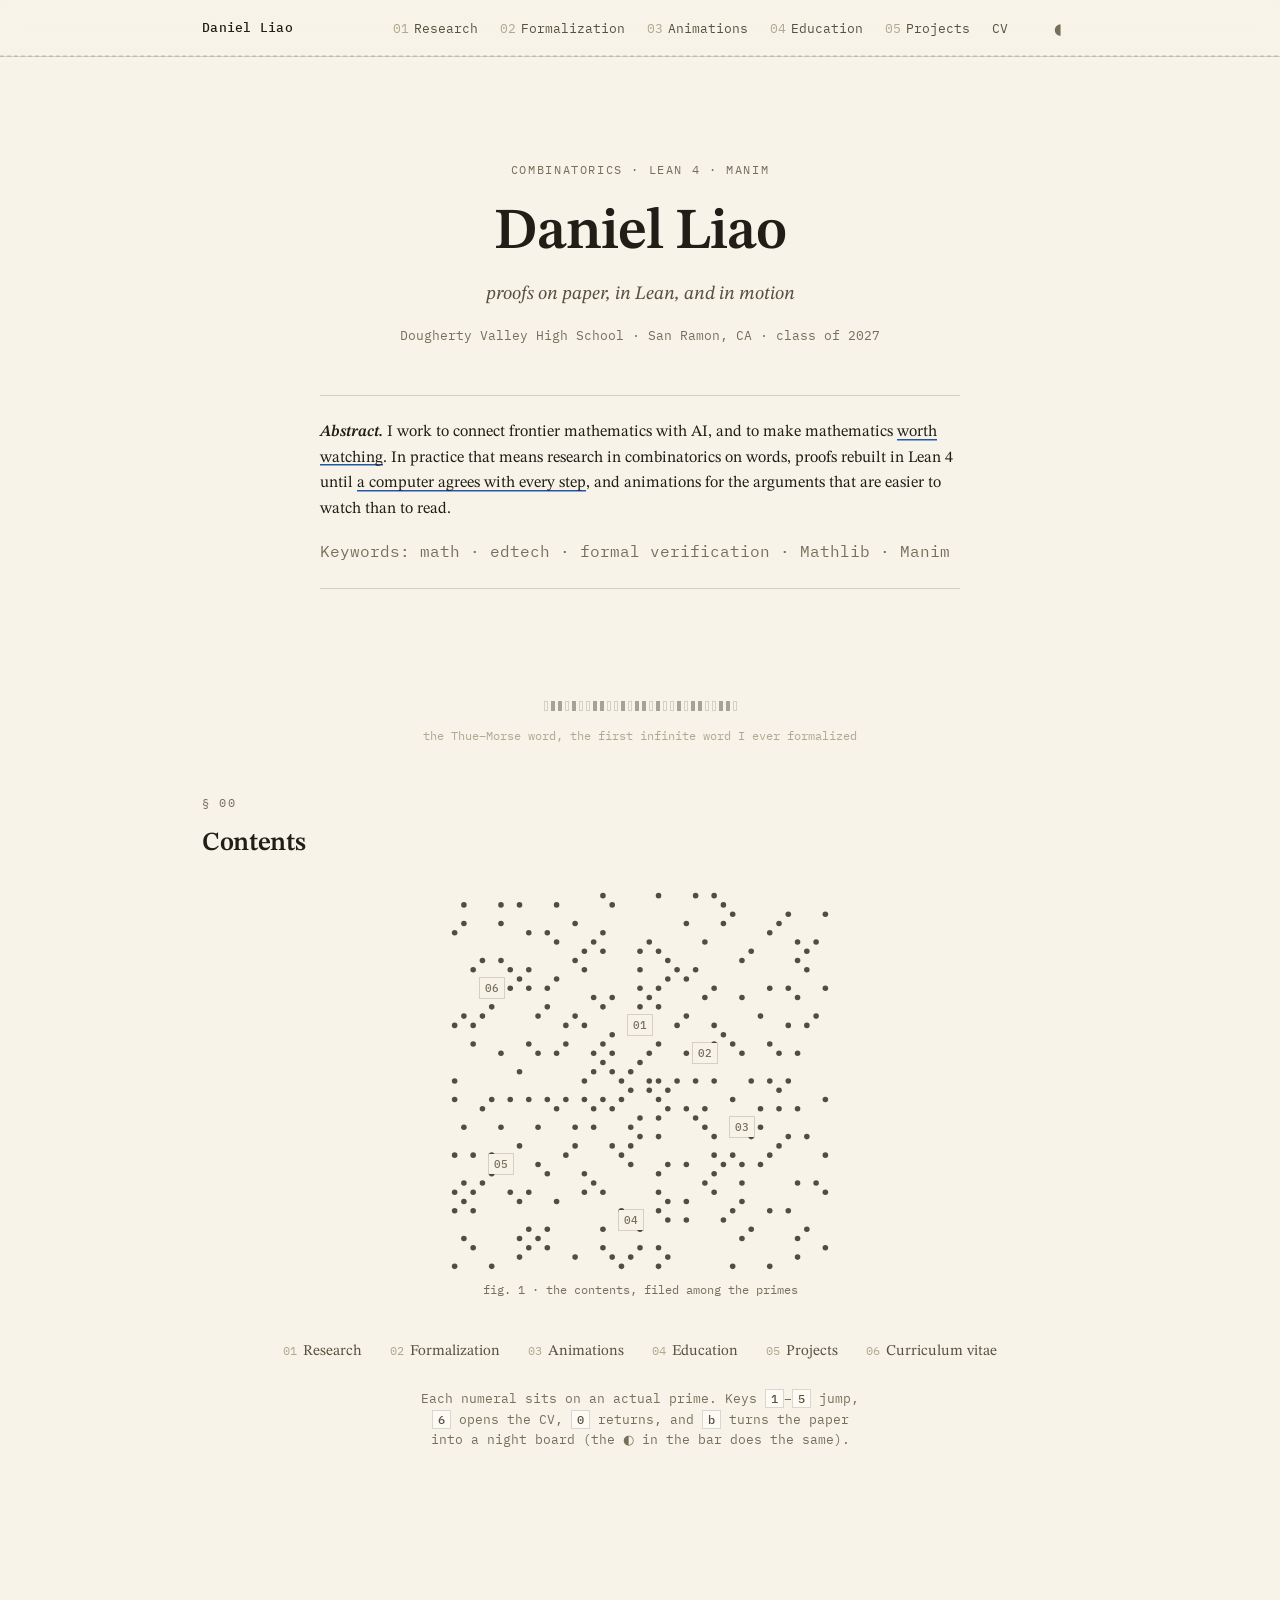
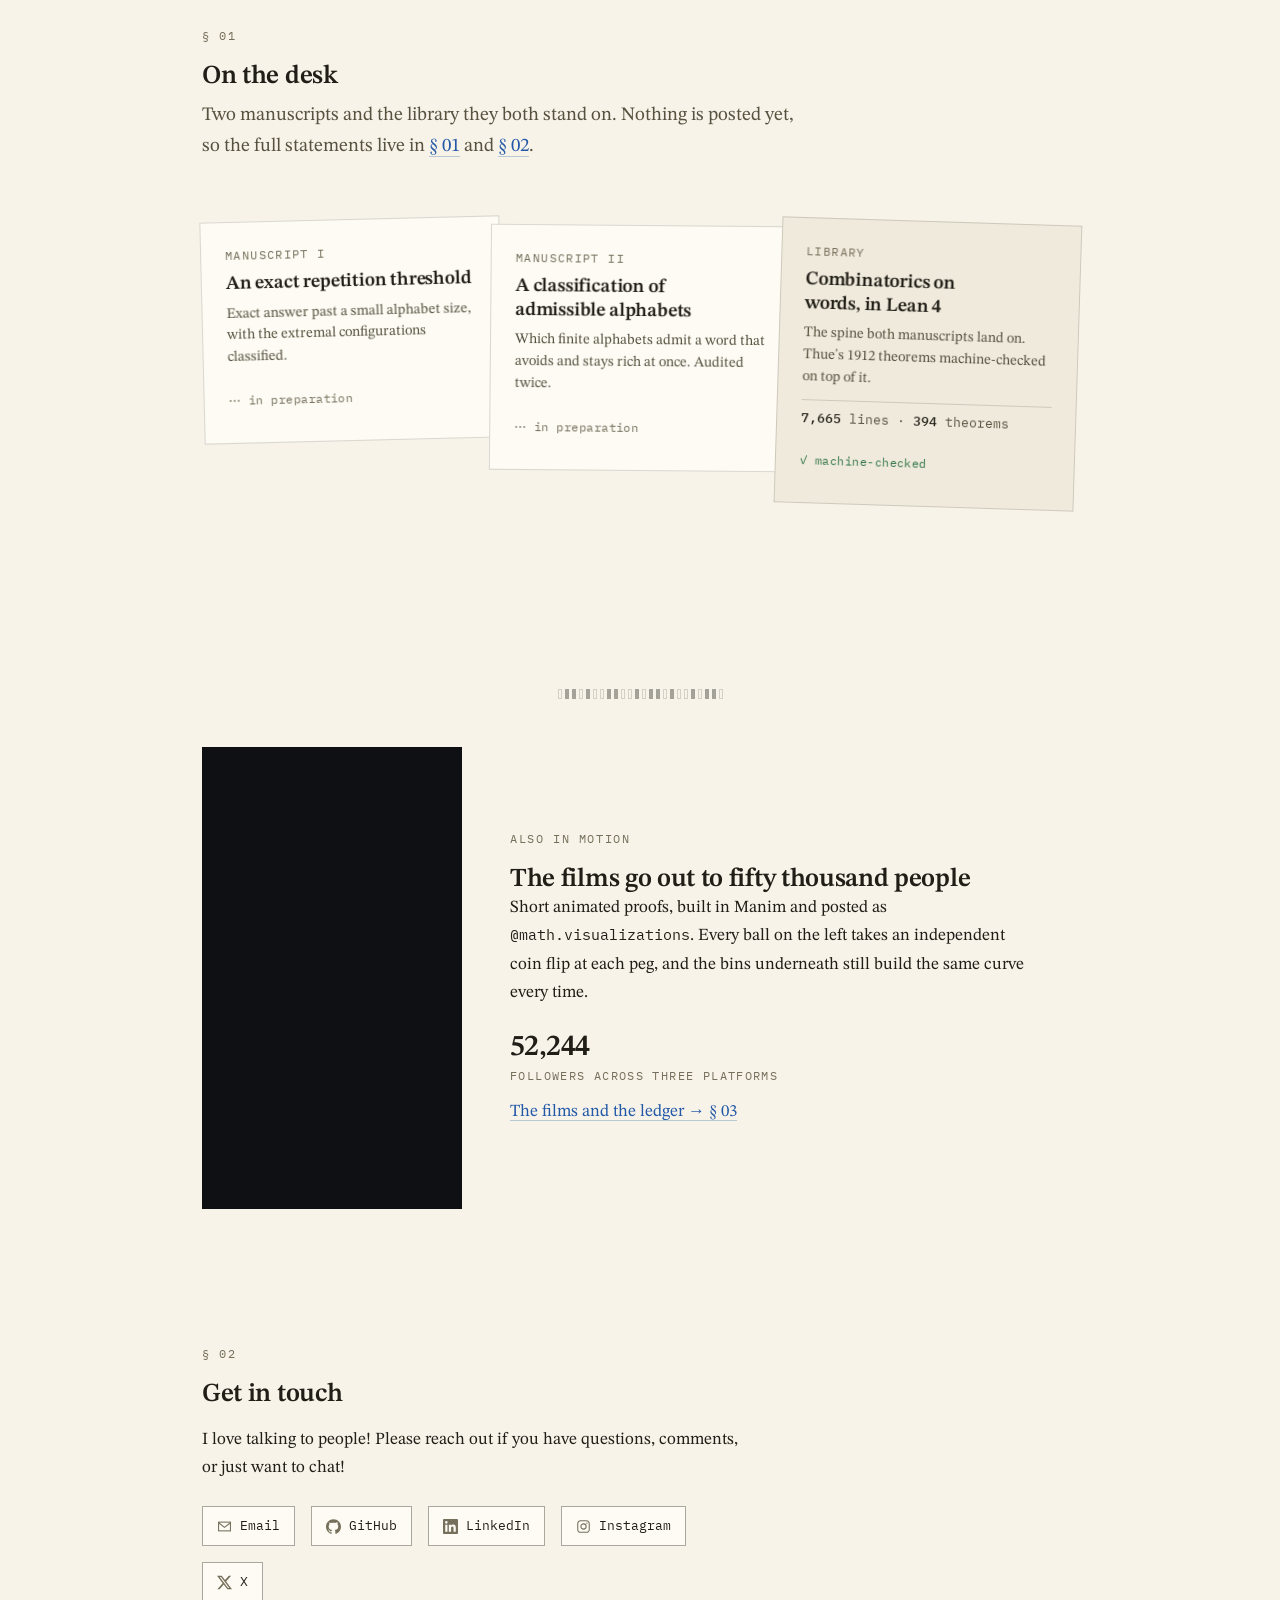
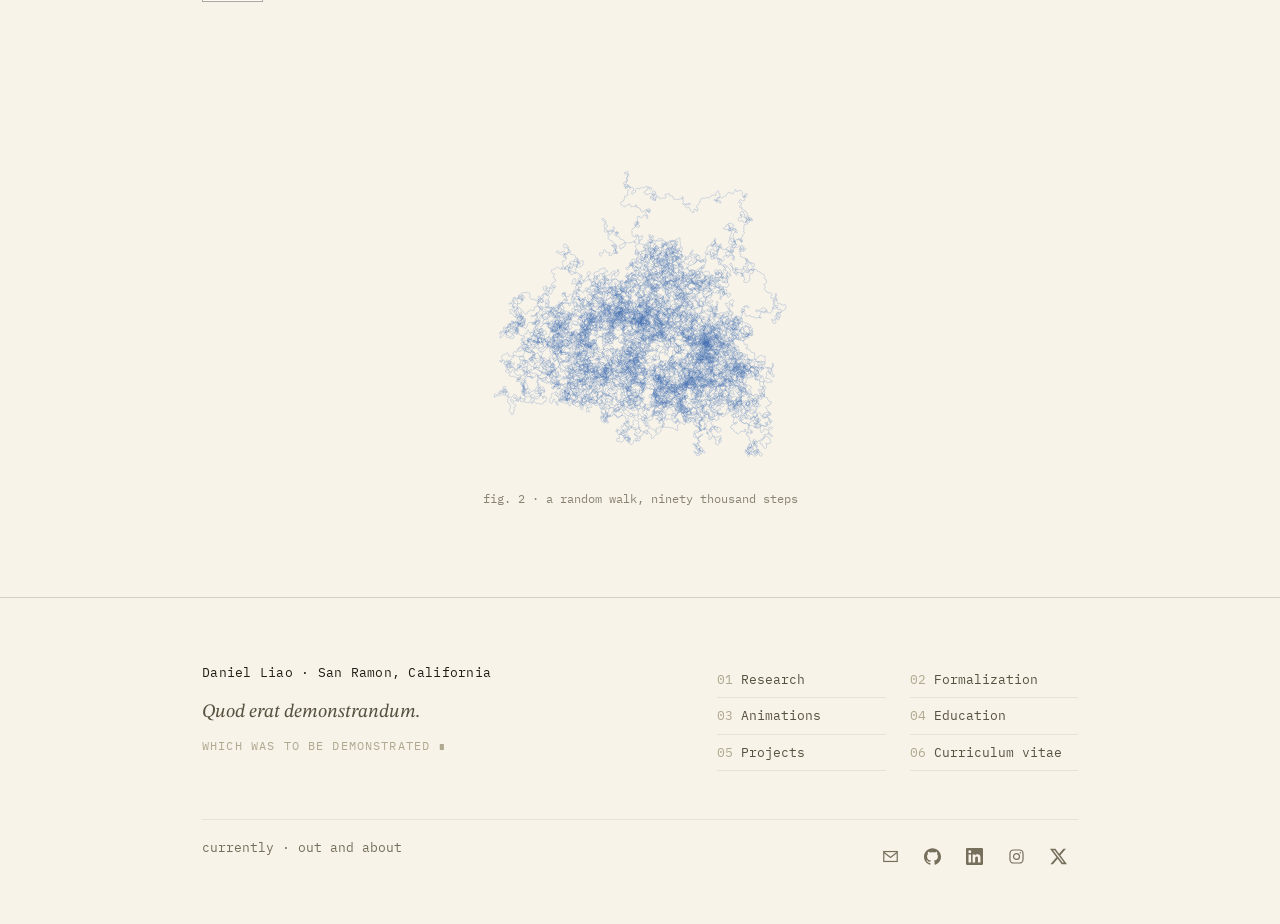
==== commit 039c908d: "Round 14: different spines, a real derivation, films without boxes Research and formalization had dr" ====
--- a/index.html
+++ b/index.html
@@ -132,6 +132,32 @@
       </div>
     </section>
 
+    <div class="tm" data-n="24"></div>
+
+    <section class="section" id="films" style="padding-top: 0;">
+      <div class="onair" data-reveal>
+        <div class="onair-reel">
+          <figure class="plate" style="margin: 0;">
+            <video class="plate-frame" data-film muted loop playsinline preload="metadata"
+              aria-label="A Galton board dropping balls through pegs into bins that build a curve.">
+              <source src="assets/video/GaltonBoard.mp4" type="video/mp4">
+            </video>
+          </figure>
+        </div>
+        <div class="onair-say prose">
+          <p class="kicker">Also in motion</p>
+          <h2 style="font-size: var(--fs-h2);">The films go out to fifty thousand people</h2>
+          <p>Short animated proofs, built in Manim and posted as
+          <span style="font-family: var(--mono); font-size: 15px;">@math.visualizations</span>.
+          Every ball on the left takes an independent coin flip at each peg, and the bins
+          underneath still build the same curve every time.</p>
+          <p class="onair-n"><span data-reach-total data-count="52244">52,244</span>
+            <span class="onair-k">followers across three platforms</span></p>
+          <p><a href="manim.html">The films and the ledger &#8594; &#167; 03</a></p>
+        </div>
+      </div>
+    </section>
+
     <section class="section" id="contact" style="padding-top: var(--s5);">
       <div class="prose">
         <p class="kicker">§ 02</p>
--- a/css/paper.css
+++ b/css/paper.css
@@ -12,7 +12,7 @@
   /* Ink — four text levels */
   --ink:   #211E17;
   --ink-2: #57513F;
-  --ink-3: #857D66;
+  --ink-3: #766F5B;   /* 4.52:1 on paper; it carries every caption and kicker */
   --ink-4: #B0A88F;
 
   /* Hairlines */
@@ -477,6 +477,12 @@
   display: flex; align-items: center; justify-content: center;
   min-height: 190px;
 }
+/* the compile ends somewhere real: the handout it just typeset is downloadable */
+.tv-get {
+  font-family: var(--mono); font-size: var(--fs-label); letter-spacing: 0.04em;
+  text-align: center; margin-top: var(--s3);
+  padding-top: var(--s2); border-top: 1px solid var(--rule-soft);
+}
 .texview-src {
   font-family: var(--mono); font-size: var(--fs-label); letter-spacing: 0.06em;
   color: var(--ink-3); padding: 10px var(--s3); border-top: 1px solid var(--rule);
@@ -549,7 +555,40 @@
 .goal.is-run .goal-cursor { display: none; }
 @keyframes rise-in { from { opacity: 0; transform: translateY(4px); } }
 
-/* morphism widget */
+/* The morphism, shown as a derivation rather than a list of longer strings.
+   Each generation is a labelled row; each letter is its own glyph so the two
+   letters carry different ink and the self-similar texture reads as pattern.
+   The newest row is full ink and its letters arrive in parent-pairs, which is
+   the substitution itself made visible: one letter becomes two, in place. */
+.morph {
+  background: var(--paper-inset); border: 1px solid var(--rule);
+  padding: var(--s3); overflow-x: auto; -webkit-font-smoothing: auto;
+}
+.morph-gen {
+  display: grid; grid-template-columns: 132px minmax(0, 1fr);
+  gap: var(--s2); align-items: baseline;
+  padding: 5px 0;
+}
+.morph-gen + .morph-gen { border-top: 1px solid var(--rule-soft); }
+.morph-lab {
+  font-family: var(--mono); font-size: var(--fs-label); color: var(--ink-3);
+  font-variant-numeric: tabular-nums; white-space: nowrap;
+}
+.morph-word {
+  font-family: var(--mono); font-size: 13.5px; line-height: 1.7;
+  word-break: break-all; color: var(--ink-4);
+}
+/* older generations recede; the eye should land on the one just made */
+.morph-gen.is-new .morph-word { color: var(--ink); }
+.morph-word i { font-style: normal; color: var(--ink-3); }          /* 0 */
+.morph-word b { font-weight: 500; color: var(--ballpoint); }        /* 1 */
+.morph-gen.is-new .morph-word i { color: var(--ink-2); }
+/* the pair a single parent letter became, ticked off underneath */
+.morph-pair { display: inline-block; box-shadow: inset 0 -1px 0 var(--rule); }
+.morph-pair + .morph-pair { margin-left: 1px; }
+.morph-gen.is-new .morph-pair { animation: morph-in 260ms var(--ease) both; }
+@keyframes morph-in { from { opacity: 0; transform: translateY(-3px); } }
+
 .morph-bar {
   display: flex; align-items: center; gap: var(--s2); flex-wrap: wrap;
   margin-top: var(--s2);
@@ -559,6 +598,9 @@
   font-variant-numeric: tabular-nums; margin-left: auto;
 }
 [data-morphism] .code { white-space: pre-wrap; word-break: break-all; }
+@media (prefers-reduced-motion: reduce) {
+  .morph-gen.is-new .morph-pair { animation: none; }
+}
 
 /* reading progress: the Thue–Morse word, filling in as you read */
 .progress {
@@ -575,6 +617,22 @@
   display: grid; grid-template-columns: minmax(0, 1.05fr) minmax(0, 1fr);
   gap: var(--s5); align-items: center;
 }
+/* Two things that are peers, set as peers. A column would imply an order that
+   two definitions of equal standing do not have. */
+.pair {
+  display: grid; grid-template-columns: repeat(auto-fit, minmax(300px, 1fr));
+  gap: 0 var(--s5); align-items: start;
+}
+/* A figure or widget that has earned the whole measure rather than a column:
+   the morphism runs to 256 letters, and half a page makes it a wall. */
+.wide-fig { margin-top: var(--s5); }
+/* A figure that closes a section: centred, held to a readable size, not
+   fighting a column of cards for attention. */
+.mid-fig {
+  margin: var(--s5) auto 0; max-width: 420px;
+  display: flex; flex-direction: column; align-items: center;
+}
+.mid-fig .figcap { text-align: center; }
 /* Figures sit directly on the paper: no frame, no fill. The drawings are
    ink, and ink does not come in a box. */
 .canvas-wrap { position: relative; width: 100%; aspect-ratio: 4 / 3; }
@@ -850,13 +908,15 @@
 
 /* -------------------------------------------------------------- plates --- */
 
-/* the films are portrait reels, so the plates stand as a shelf of them */
-.plates { display: grid; grid-template-columns: repeat(auto-fit, minmax(240px, 1fr)); gap: var(--s4); }
-.plate { border: 1px solid var(--rule); background: var(--paper-raised); }
+/* The films are portrait reels, hung on the paper. No box: this site's depth is
+   hairlines, and a bordered raised card was the one component breaking that.
+   The frame carries a 1px inset outline, the caption sits under it like a figure
+   caption, and hovering scrubs the reel with the pointer. */
+.plates { display: grid; grid-template-columns: repeat(auto-fit, minmax(220px, 1fr)); gap: var(--s5) var(--s4); }
+.plate { position: relative; }
 .plate-frame {
   aspect-ratio: 9 / 16; background: var(--paper-inset);
   display: flex; align-items: center; justify-content: center;
-  border-bottom: 1px solid var(--rule);
   color: var(--ink-4); font-family: var(--mono); font-size: var(--fs-meta);
   text-align: center; padding: var(--s2);
 }
@@ -865,14 +925,25 @@
 video.plate-frame {
   width: 100%; height: auto; aspect-ratio: 9 / 16;
   object-fit: cover; background: var(--film); padding: 0;
-}
-.plate-cap { padding: 14px var(--s2) var(--s2); }
+  outline: 1px solid rgba(0, 0, 0, 0.1); outline-offset: -1px;
+}
+html.board video.plate-frame { outline-color: rgba(255, 255, 255, 0.1); }
+/* the scrub hairline: only while a pointer is dragging across the frame */
+.plate-scrub {
+  position: absolute; left: 0; right: 0; height: 2px;
+  background: var(--rule); opacity: 0;
+  transition: opacity 140ms var(--ease);
+  pointer-events: none;
+}
+.plate.is-scrubbing .plate-scrub { opacity: 1; }
+.plate-scrub i { display: block; height: 100%; width: 0; background: var(--ballpoint); }
+.plate-cap { padding: 12px 0 0; }
 .plate-cap .pn {
   font-family: var(--mono); font-size: var(--fs-label); letter-spacing: 0.1em;
   text-transform: uppercase; color: var(--ink-3);
 }
-.plate-cap .pt { font-size: 16px; margin-top: 4px; }
-.plate-cap .pd { font-size: 15px; color: var(--ink-2); margin-top: 4px; }
+.plate-cap .pt { font-size: 16px; margin-top: 3px; }
+.plate-cap .pd { font-size: var(--fs-meta); color: var(--ink-2); margin-top: 5px; line-height: 1.55; }
 
 /* ----------------------------------------------------------- slideshow --- */
 
@@ -1005,6 +1076,88 @@
   .sheet:hover, .sheet:focus-visible { transform: none; }
 }
 
+/* --------------------------------------------------------------- onair --- */
+
+/* The animation work, on the front page. A portrait reel next to what it is,
+   so a visitor sees the films before section three rather than after. */
+.onair {
+  display: grid; grid-template-columns: minmax(0, 260px) minmax(0, 1fr);
+  gap: var(--s5); align-items: center;
+}
+.onair-n {
+  font-size: 30px; font-weight: 600; letter-spacing: -0.02em;
+  font-variant-numeric: tabular-nums; line-height: 1.1;
+  margin-top: var(--s3);
+}
+.onair-k {
+  display: block; font-family: var(--mono); font-size: var(--fs-label);
+  letter-spacing: 0.12em; text-transform: uppercase; color: var(--ink-3);
+  font-weight: 400; margin-top: 6px;
+}
+@media (max-width: 700px) {
+  .onair { grid-template-columns: minmax(0, 1fr); gap: var(--s4); }
+  .onair-reel { max-width: 240px; }
+}
+
+/* --------------------------------------------------------------- reach --- */
+
+/* The one number worth leading with, set as a figure rather than a row in a
+   ledger. The ledger at the foot of the page is still the itemised account;
+   this is the claim it settles. Rules above and below, like the epigraph. */
+.reach {
+  border-top: 1px solid var(--rule); border-bottom: 1px solid var(--rule);
+  padding: var(--s4) 0; margin-bottom: var(--s5); text-align: center;
+}
+.reach-n {
+  font-size: clamp(44px, 7vw, 68px); font-weight: 600; line-height: 1;
+  letter-spacing: -0.03em; font-variant-numeric: tabular-nums; margin: 0;
+}
+.reach-k { font-size: 17px; color: var(--ink-2); margin: var(--s2) 0 0; }
+.reach-where {
+  font-family: var(--mono); font-size: var(--fs-label); letter-spacing: 0.12em;
+  text-transform: uppercase; color: var(--ink-3); margin: 10px 0 0;
+}
+
+/* ------------------------------------------------------------- catalog --- */
+
+/* A library has a catalog, not a stack of cards. Ruled rows, the name in mono
+   because it is an identifier, the description in the body face, the status
+   pinned right in its own colour. Denser than theorem cards and, deliberately,
+   structurally unlike anything on the research page. */
+.catalog { border-top: 1px solid var(--rule); }
+.cat-head, .cat-row, .cat-foot {
+  display: grid;
+  grid-template-columns: minmax(150px, 0.9fr) minmax(0, 2.2fr) minmax(120px, 0.8fr);
+  gap: var(--s2) var(--s3);
+  padding: var(--s3) 0;
+  border-bottom: 1px solid var(--rule-soft);
+  align-items: baseline;
+}
+.cat-head {
+  font-family: var(--mono); font-size: var(--fs-label); letter-spacing: 0.12em;
+  text-transform: uppercase; color: var(--ink-3);
+  padding: var(--s1) 0; border-bottom: 1px solid var(--rule);
+}
+.cat-what {
+  font-family: var(--mono); font-size: var(--fs-meta); color: var(--ink);
+  line-height: 1.5;
+}
+.cat-what i { font-style: normal; color: var(--ink-3); display: block; }
+.cat-body { font-size: 15.5px; color: var(--ink-2); line-height: 1.55; }
+.cat-status {
+  font-family: var(--mono); font-size: var(--fs-label); color: var(--ink-3);
+  white-space: nowrap;
+}
+.cat-status.done { color: var(--qed); }
+.cat-status.wip  { color: var(--ink-3); }
+.cat-foot { border-bottom: 1px solid var(--rule); }
+.cat-foot .cat-what { color: var(--ink); }
+
+@media (max-width: 700px) {
+  .cat-head { display: none; }
+  .cat-row, .cat-foot { grid-template-columns: 1fr; gap: 6px; }
+}
+
 /* --------------------------------------------------------------- pager --- */
 
 /* Sections that are numbered should be walkable in order. Two ends, ruled off
@@ -1091,7 +1244,11 @@
   .page, .topbar-inner { padding: 0 var(--s3); }
   .titleblock { padding: var(--s6) 0 var(--s5); }
   .section { padding: var(--s6) 0; }
-  .figure-row { grid-template-columns: 1fr; gap: var(--s4); }
+  /* A one-column track still takes its width from the widest child, and a
+     pre-formatted code block is as wide as its longest line. Without this the
+     Lean snippet drags the whole page sideways on a phone. */
+  .figure-row { grid-template-columns: minmax(0, 1fr); gap: var(--s4); }
+  .figure-row > * { min-width: 0; }
   .topbar-inner { flex-wrap: wrap; gap: var(--s1); padding-top: 6px; padding-bottom: 6px; }
   .nav { margin-left: 0; width: 100%; }
   .nav a { padding: 10px 8px; }
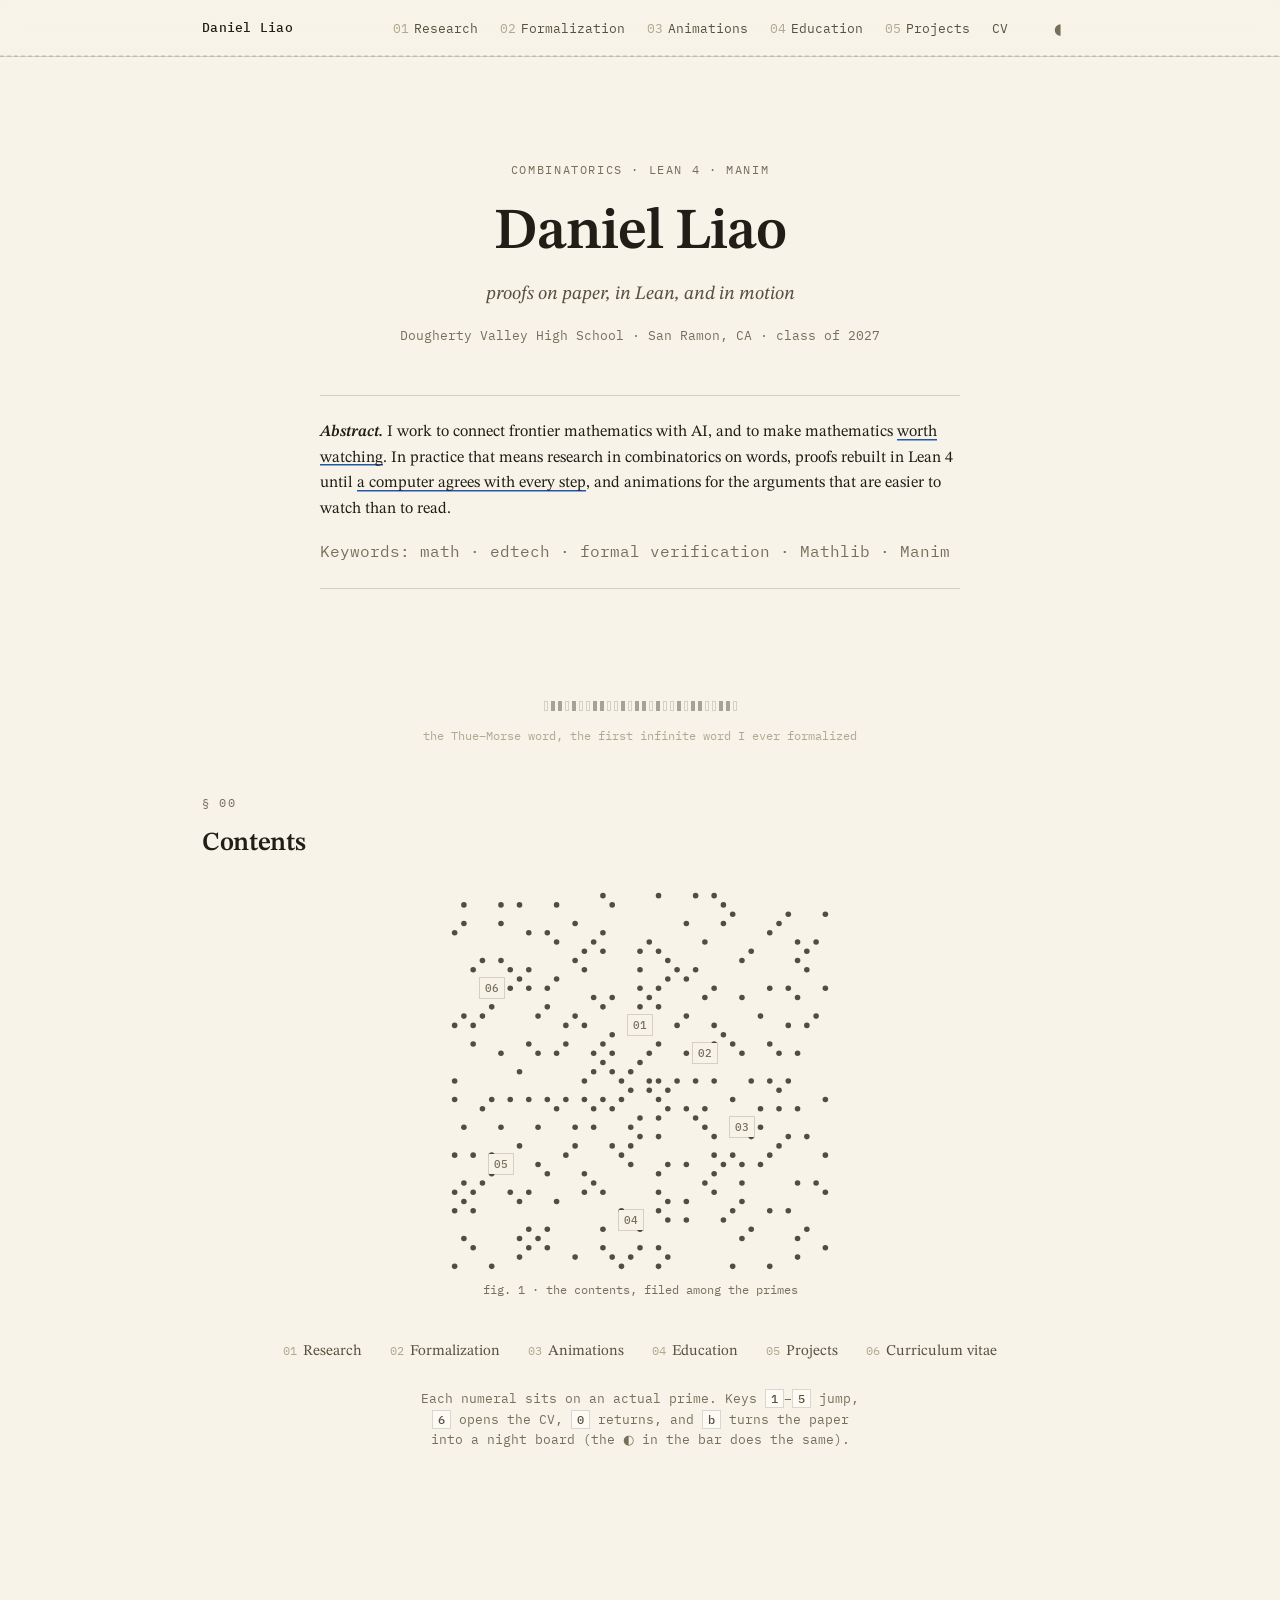
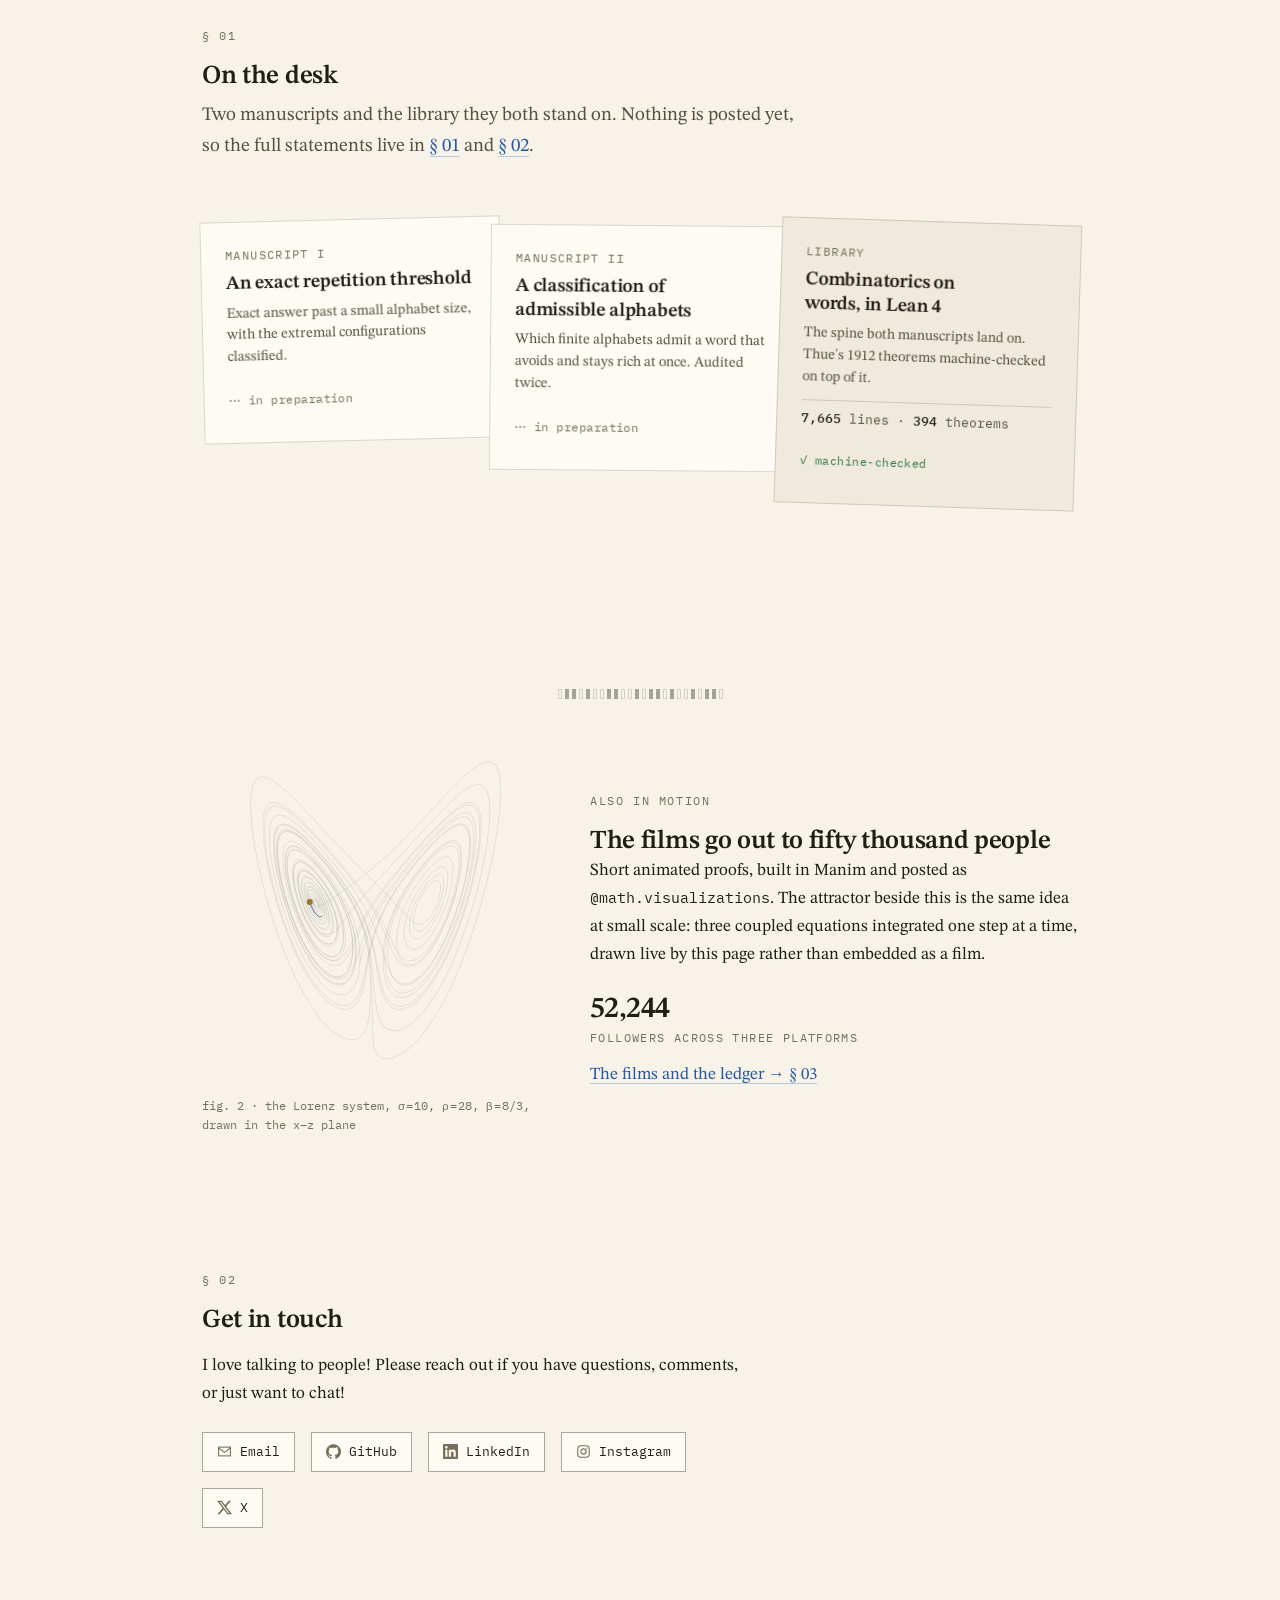
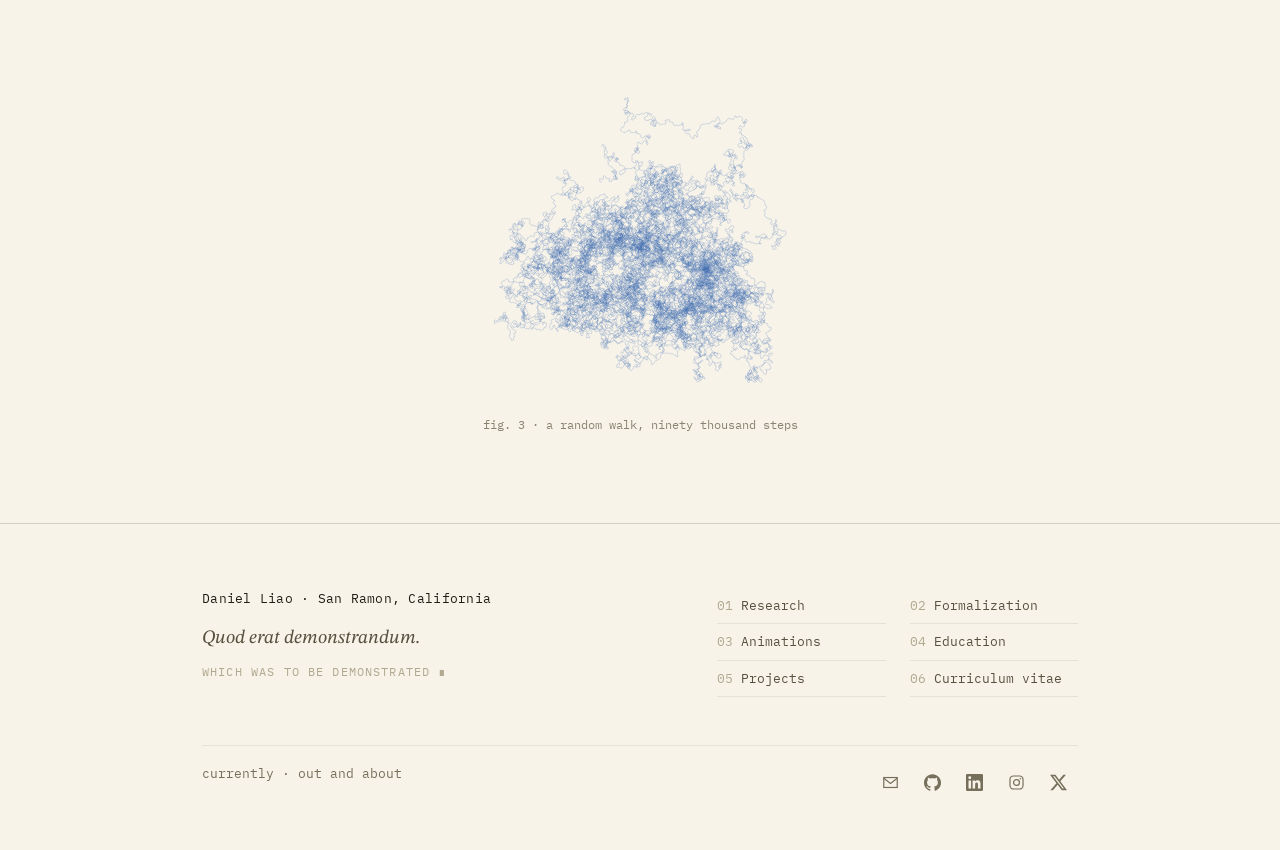
==== commit 170a82bb: "round 12!" ====
--- a/index.html
+++ b/index.html
@@ -137,20 +137,20 @@
     <section class="section" id="films" style="padding-top: 0;">
       <div class="onair" data-reveal>
         <div class="onair-reel">
-          <figure class="plate" style="margin: 0;">
-            <video class="plate-frame" data-film muted loop playsinline preload="metadata"
-              aria-label="A Galton board dropping balls through pegs into bins that build a curve.">
-              <source src="assets/video/GaltonBoard.mp4" type="video/mp4">
-            </video>
-          </figure>
+          <div class="canvas-wrap" style="aspect-ratio: 1;">
+            <canvas id="figure-lorenz-home" role="img"
+              aria-label="The Lorenz attractor, its two lobes traced slowly as a single unbroken ink line."></canvas>
+          </div>
+          <p class="figcap">fig. 2 &#183; the Lorenz system, &#963;&#8202;=&#8202;10, &#961;&#8202;=&#8202;28,
+          &#946;&#8202;=&#8202;8/3, drawn in the x&#8211;z plane</p>
         </div>
         <div class="onair-say prose">
           <p class="kicker">Also in motion</p>
           <h2 style="font-size: var(--fs-h2);">The films go out to fifty thousand people</h2>
           <p>Short animated proofs, built in Manim and posted as
           <span style="font-family: var(--mono); font-size: 15px;">@math.visualizations</span>.
-          Every ball on the left takes an independent coin flip at each peg, and the bins
-          underneath still build the same curve every time.</p>
+          The attractor beside this is the same idea at small scale: three coupled equations
+          integrated one step at a time, drawn live by this page rather than embedded as a film.</p>
           <p class="onair-n"><span data-reach-total data-count="52244">52,244</span>
             <span class="onair-k">followers across three platforms</span></p>
           <p><a href="manim.html">The films and the ledger &#8594; &#167; 03</a></p>
@@ -178,7 +178,7 @@
         <canvas id="figure-walk" role="img"
           aria-label="A long random walk drawn in ink, thickening into texture where the path crosses itself."></canvas>
       </div>
-      <p class="figcap">fig. 2 · a random walk, ninety thousand steps</p>
+      <p class="figcap">fig. 3 · a random walk, ninety thousand steps</p>
     </div>
 
   </div>
--- a/css/paper.css
+++ b/css/paper.css
@@ -617,6 +617,10 @@
   display: grid; grid-template-columns: minmax(0, 1.05fr) minmax(0, 1fr);
   gap: var(--s5); align-items: center;
 }
+/* One row whose figure is a code listing rather than a drawing. Lean lines have
+   a width the source chose; wrapping or scrolling them misrepresents it, so the
+   figure column takes the extra room and the prose beside it gives it up. */
+.figure-row.listing { grid-template-columns: minmax(0, 1fr) minmax(0, 1.18fr); }
 /* Two things that are peers, set as peers. A column would imply an order that
    two definitions of equal standing do not have. */
 .pair {
@@ -626,13 +630,6 @@
 /* A figure or widget that has earned the whole measure rather than a column:
    the morphism runs to 256 letters, and half a page makes it a wall. */
 .wide-fig { margin-top: var(--s5); }
-/* A figure that closes a section: centred, held to a readable size, not
-   fighting a column of cards for attention. */
-.mid-fig {
-  margin: var(--s5) auto 0; max-width: 420px;
-  display: flex; flex-direction: column; align-items: center;
-}
-.mid-fig .figcap { text-align: center; }
 /* Figures sit directly on the paper: no frame, no fill. The drawings are
    ink, and ink does not come in a box. */
 .canvas-wrap { position: relative; width: 100%; aspect-ratio: 4 / 3; }
@@ -1078,10 +1075,13 @@
 
 /* --------------------------------------------------------------- onair --- */
 
-/* The animation work, on the front page. A portrait reel next to what it is,
-   so a visitor sees the films before section three rather than after. */
+/* The animation work, on the front page. The figure beside it used to be a copy
+   of the Galton-board film that § 03 already shows as Plate III; it is now the
+   Lorenz drawn live, so the homepage spends its one motion slot on something
+   the rest of the site does not repeat. Square figure, so the column is wider
+   than the 260px a portrait reel wanted. */
 .onair {
-  display: grid; grid-template-columns: minmax(0, 260px) minmax(0, 1fr);
+  display: grid; grid-template-columns: minmax(0, 340px) minmax(0, 1fr);
   gap: var(--s5); align-items: center;
 }
 .onair-n {
@@ -1096,7 +1096,7 @@
 }
 @media (max-width: 700px) {
   .onair { grid-template-columns: minmax(0, 1fr); gap: var(--s4); }
-  .onair-reel { max-width: 240px; }
+  .onair-reel { max-width: 340px; }
 }
 
 /* --------------------------------------------------------------- reach --- */
@@ -1121,18 +1121,30 @@
 /* ------------------------------------------------------------- catalog --- */
 
 /* A library has a catalog, not a stack of cards. Ruled rows, the name in mono
-   because it is an identifier, the description in the body face, the status
-   pinned right in its own colour. Denser than theorem cards and, deliberately,
-   structurally unlike anything on the research page. */
+   because it is an identifier, the description in the body face. Denser than
+   theorem cards and, deliberately, structurally unlike anything on the research
+   page. Two columns, not three: the per-row status column came out to give the
+   table's namesake figure a rail beside it, and the rows still say in words
+   where the research half stops. */
 .catalog { border-top: 1px solid var(--rule); }
 .cat-head, .cat-row, .cat-foot {
   display: grid;
-  grid-template-columns: minmax(150px, 0.9fr) minmax(0, 2.2fr) minmax(120px, 0.8fr);
+  grid-template-columns: minmax(140px, 0.8fr) minmax(0, 2fr);
   gap: var(--s2) var(--s3);
   padding: var(--s3) 0;
   border-bottom: 1px solid var(--rule-soft);
   align-items: baseline;
 }
+/* The catalog with its namesake plate in the margin. Not a .figure-row: that
+   sets two peers side by side, and here the table leads and the figure
+   annotates it, so the rail is narrow and top-aligned rather than centred. */
+.catalog-rail {
+  display: grid; grid-template-columns: minmax(0, 1fr) minmax(230px, 0.46fr);
+  gap: var(--s5); align-items: start;
+}
+@media (max-width: 860px) {
+  .catalog-rail { grid-template-columns: minmax(0, 1fr); gap: var(--s4); }
+}
 .cat-head {
   font-family: var(--mono); font-size: var(--fs-label); letter-spacing: 0.12em;
   text-transform: uppercase; color: var(--ink-3);
@@ -1144,12 +1156,6 @@
 }
 .cat-what i { font-style: normal; color: var(--ink-3); display: block; }
 .cat-body { font-size: 15.5px; color: var(--ink-2); line-height: 1.55; }
-.cat-status {
-  font-family: var(--mono); font-size: var(--fs-label); color: var(--ink-3);
-  white-space: nowrap;
-}
-.cat-status.done { color: var(--qed); }
-.cat-status.wip  { color: var(--ink-3); }
 .cat-foot { border-bottom: 1px solid var(--rule); }
 .cat-foot .cat-what { color: var(--ink); }
 
@@ -1247,7 +1253,11 @@
   /* A one-column track still takes its width from the widest child, and a
      pre-formatted code block is as wide as its longest line. Without this the
      Lean snippet drags the whole page sideways on a phone. */
-  .figure-row { grid-template-columns: minmax(0, 1fr); gap: var(--s4); }
+  /* .listing carries its own template, so it has to be named here or its two
+     columns survive the collapse and print and mobile both stay cramped */
+  .figure-row, .figure-row.listing {
+    grid-template-columns: minmax(0, 1fr); gap: var(--s4);
+  }
   .figure-row > * { min-width: 0; }
   .topbar-inner { flex-wrap: wrap; gap: var(--s1); padding-top: 6px; padding-bottom: 6px; }
   .nav { margin-left: 0; width: 100%; }
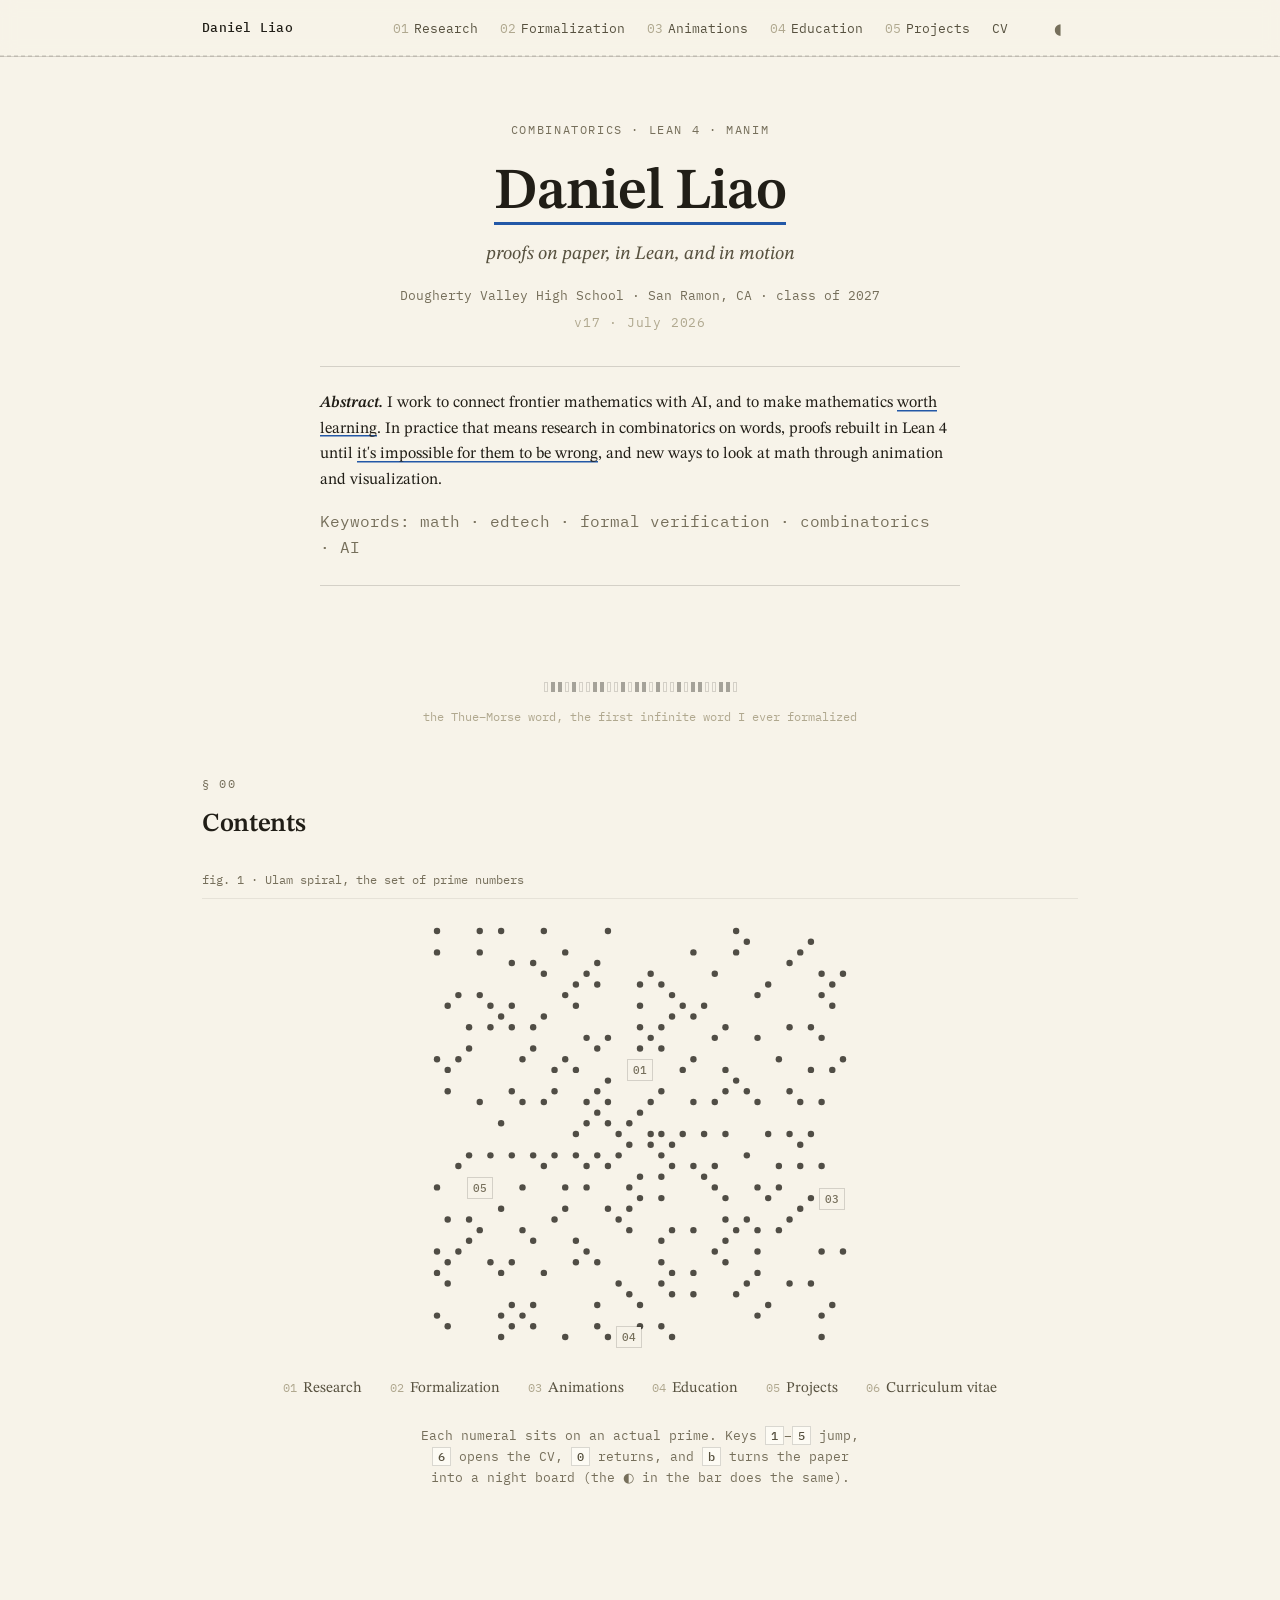
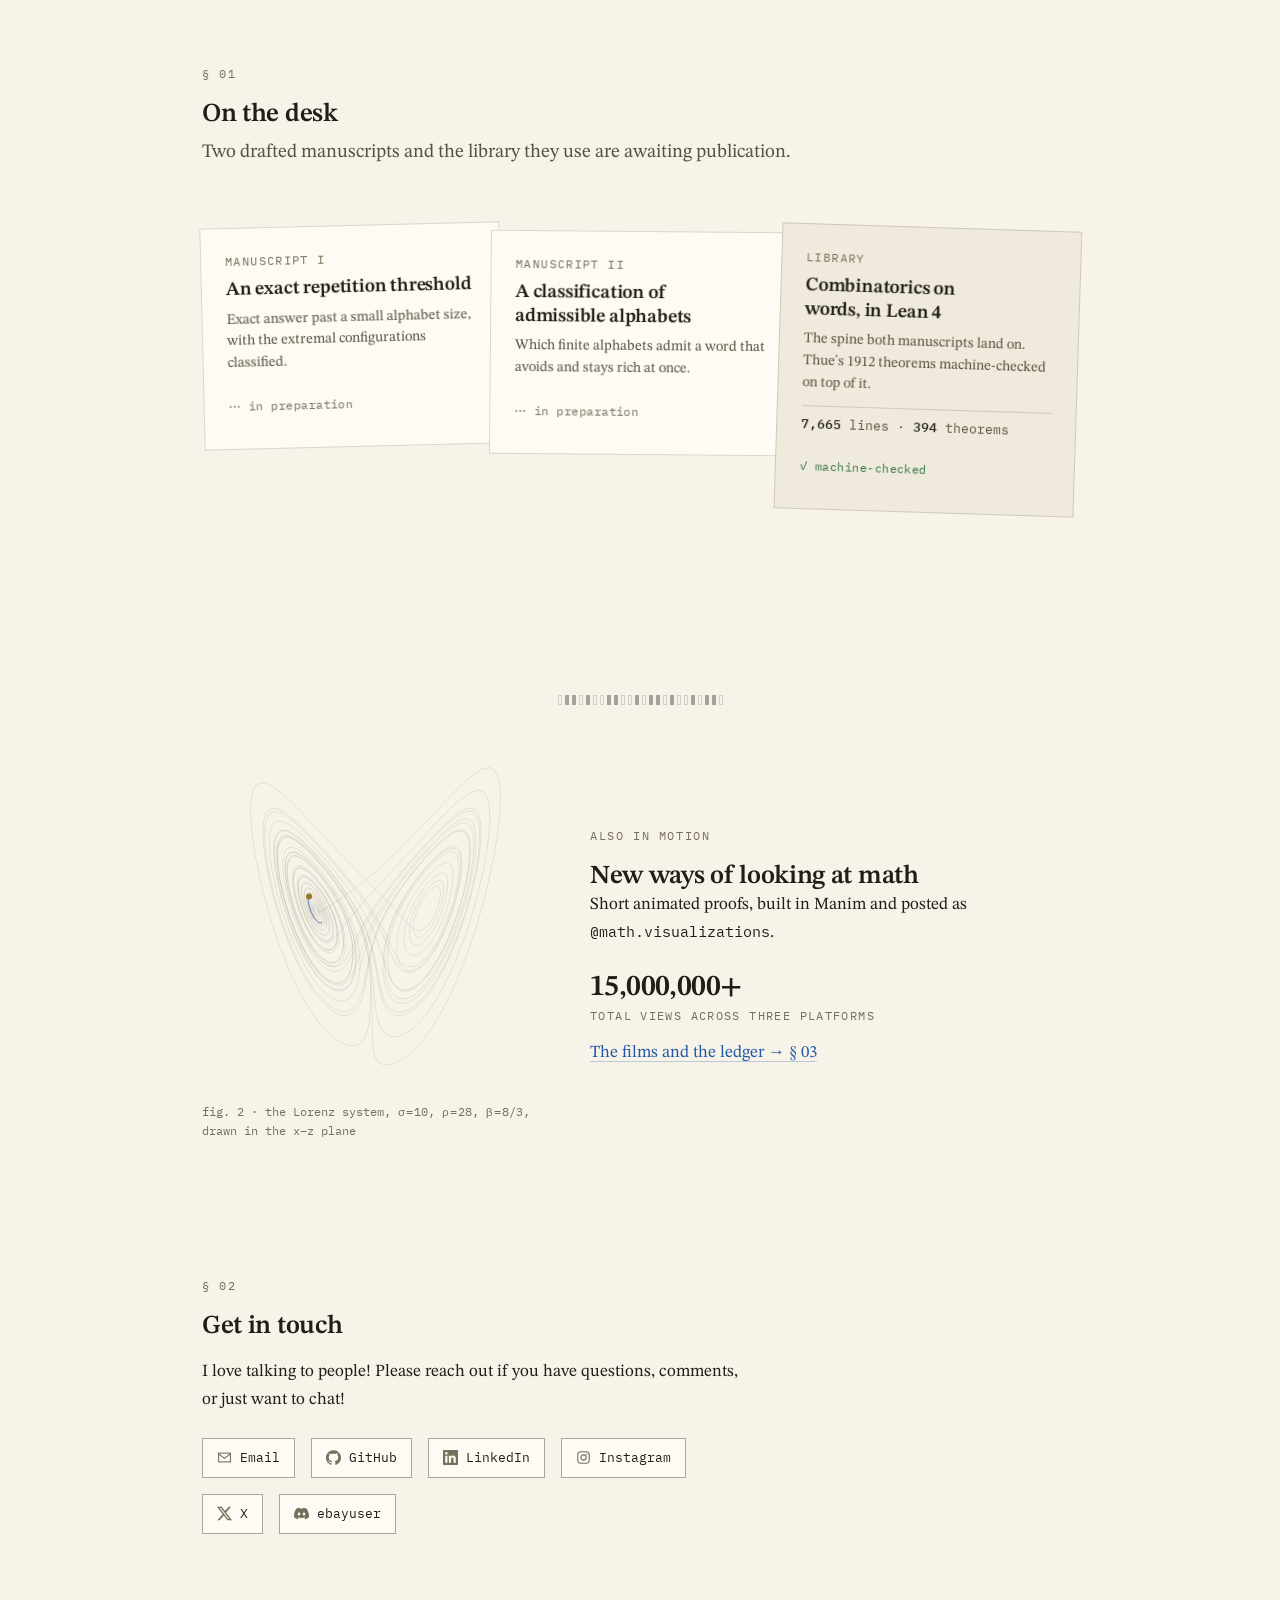
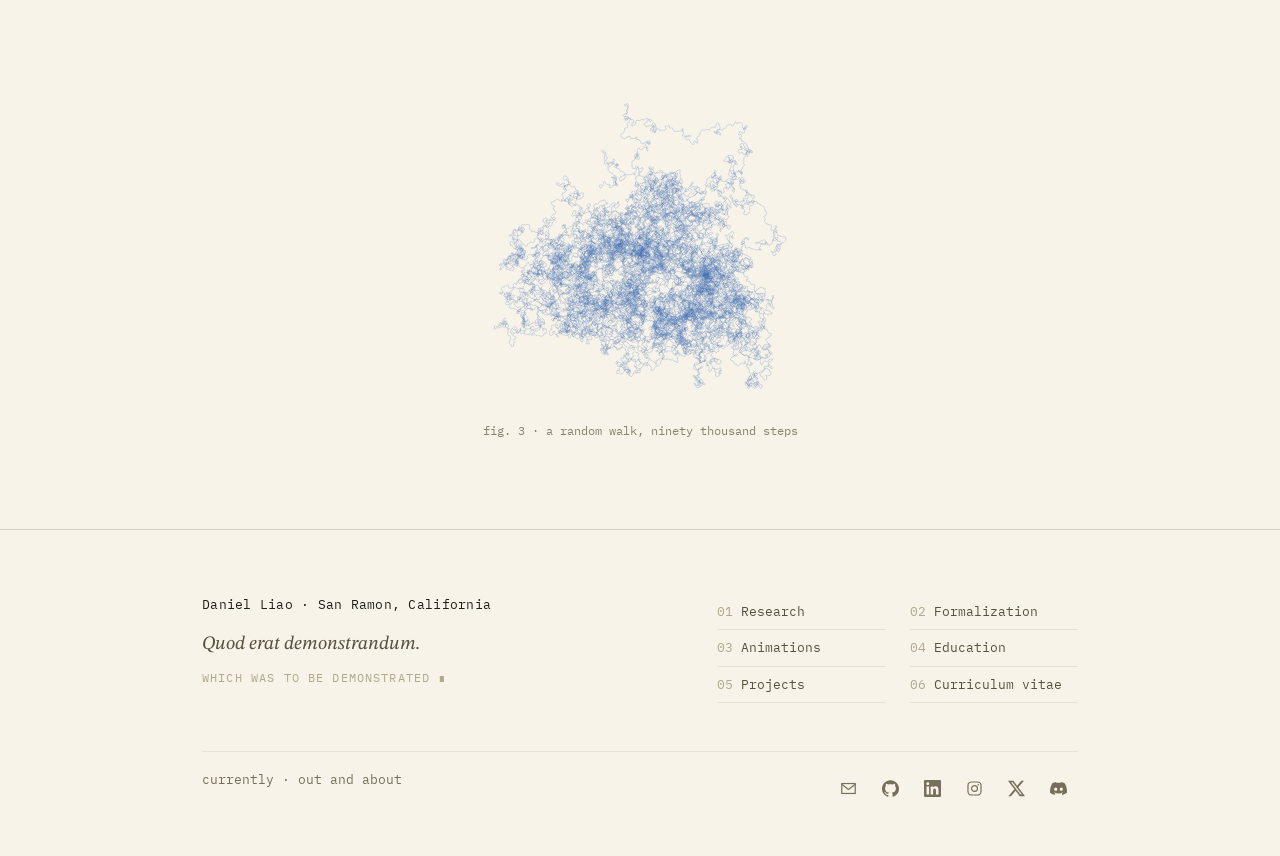
==== commit 5eaa84bb: "Rounds 15-17: a wider spiral, plainer copy, and a phone that works Three rounds of work, shipped tog" ====
--- a/index.html
+++ b/index.html
@@ -12,7 +12,8 @@
 <meta property="og:url" content="https://theebayuser.github.io/index.html">
 <meta name="twitter:card" content="summary_large_image">
 <meta name="twitter:image" content="https://theebayuser.github.io/assets/og.png">
-<meta name="theme-color" content="#F7F3E9">
+<meta name="theme-color" content="#F7F3E9" media="(prefers-color-scheme: light)">
+<meta name="theme-color" content="#101319" media="(prefers-color-scheme: dark)">
 <link rel="icon" href="data:image/svg+xml,%3Csvg xmlns='http://www.w3.org/2000/svg' viewBox='0 0 16 16'%3E%3Crect width='16' height='16' fill='%23F7F3E9'/%3E%3Cg fill='%23211E17'%3E%3Crect x='4.5' y='.5' width='3' height='3'/%3E%3Crect x='8.5' y='.5' width='3' height='3'/%3E%3Crect x='.5' y='4.5' width='3' height='3'/%3E%3Crect x='12.5' y='4.5' width='3' height='3'/%3E%3Crect x='.5' y='8.5' width='3' height='3'/%3E%3Crect x='12.5' y='8.5' width='3' height='3'/%3E%3Crect x='4.5' y='12.5' width='3' height='3'/%3E%3Crect x='8.5' y='12.5' width='3' height='3'/%3E%3C/g%3E%3C/svg%3E">
 <link rel="preconnect" href="https://fonts.googleapis.com">
 <link rel="preconnect" href="https://fonts.gstatic.com" crossorigin>
@@ -44,16 +45,17 @@
   <div class="page">
     <div class="titleblock" data-titleblock>
       <p class="kicker">Combinatorics · Lean 4 · Manim</p>
-      <h1 class="display">Daniel Liao</h1>
+      <h1 class="display"><em class="uline">Daniel Liao</em></h1>
       <p class="byline">proofs on paper, in Lean, and in motion</p>
       <p class="affil meta">Dougherty Valley High School · San Ramon, CA · class of 2027</p>
+      <p class="revision meta">v17 · July 2026</p>
 
       <div class="abstract">
         <p><span class="runin">Abstract.</span> I work to connect frontier mathematics with AI, and to
-        make mathematics <em class="uline">worth watching</em>. In practice that means research in combinatorics on words,
-        proofs rebuilt in Lean 4 until <em class="uline">a computer agrees with every step</em>, and animations for the
-        arguments that are easier to watch than to read.</p>
-        <p class="keywords meta">Keywords: math · edtech · formal verification · Mathlib · Manim</p>
+        make mathematics <em class="uline">worth learning</em>. In practice that means research in combinatorics on words,
+        proofs rebuilt in Lean 4 until <em class="uline">it's impossible for them to be wrong</em>, and new ways to
+        look at math through animation and visualization.</p>
+        <p class="keywords meta">Keywords: math · edtech · formal verification · combinatorics · AI</p>
       </div>
     </div>
   </div>
@@ -69,9 +71,10 @@
         <h2>Contents</h2>
       </div>
       <div class="contents-hero" data-reveal>
-        <div class="canvas-wrap" style="aspect-ratio: 1; width: 100%;" data-spiral>
+        <p class="figcap" data-spiral-readout>fig. 1 · Ulam spiral, the set of prime numbers</p>
+        <div class="canvas-wrap" data-spiral>
           <canvas id="figure-ulam" role="img"
-            aria-label="The prime numbers plotted on Ulam's square spiral, with the six section numerals pinned to six of the primes."></canvas>
+            aria-label="The prime numbers plotted on Ulam's square walk, shown as a wide band across the middle of the spiral, with the six section numerals pinned to six of the primes."></canvas>
           <a class="ulam-node" href="research.html" aria-label="01, Research" data-phrase="01 · Research, counting words">01</a>
           <a class="ulam-node" href="lean.html" aria-label="02, Formalization" data-phrase="02 · Formalization, proofs to a computer">02</a>
           <a class="ulam-node" href="manim.html" aria-label="03, Animations" data-phrase="03 · Animations, math you can watch">03</a>
@@ -79,7 +82,6 @@
           <a class="ulam-node" href="projects.html" aria-label="05, Projects" data-phrase="05 · Projects, things I run">05</a>
           <a class="ulam-node" href="cv.pdf" aria-label="06, Curriculum vitae" data-phrase="06 · Curriculum vitae">06</a>
         </div>
-        <p class="figcap" data-spiral-readout>fig. 1 · the contents, filed among the primes</p>
 
         <ul class="toc-line">
           <li><a href="research.html"><span class="n">01</span>Research</a></li>
@@ -100,9 +102,8 @@
       <div class="section-head" data-reveal>
         <p class="kicker">&#167; 01</p>
         <h2>On the desk</h2>
-        <p class="prose lede">Two manuscripts and the library they both stand on. Nothing is posted
-        yet, so the full statements live in <a href="research.html">&#167; 01</a> and
-        <a href="lean.html">&#167; 02</a>.</p>
+        <p class="prose lede">Two drafted manuscripts and the library they use are awaiting
+        publication.</p>
       </div>
 
       <div class="deskstack" data-reveal>
@@ -117,7 +118,7 @@
           <span class="sheet-kind">Manuscript II</span>
           <span class="sheet-title">A classification of admissible alphabets</span>
           <span class="sheet-note">Which finite alphabets admit a word that avoids and stays rich at
-          once. Audited twice.</span>
+          once.</span>
           <span class="sheet-status wip">&#8943; in preparation</span>
         </a>
         <a class="sheet card" href="lean.html">
@@ -146,13 +147,11 @@
         </div>
         <div class="onair-say prose">
           <p class="kicker">Also in motion</p>
-          <h2 style="font-size: var(--fs-h2);">The films go out to fifty thousand people</h2>
+          <h2 style="font-size: var(--fs-h2);">New ways of looking at math</h2>
           <p>Short animated proofs, built in Manim and posted as
-          <span style="font-family: var(--mono); font-size: 15px;">@math.visualizations</span>.
-          The attractor beside this is the same idea at small scale: three coupled equations
-          integrated one step at a time, drawn live by this page rather than embedded as a film.</p>
-          <p class="onair-n"><span data-reach-total data-count="52244">52,244</span>
-            <span class="onair-k">followers across three platforms</span></p>
+          <span style="font-family: var(--mono); font-size: 15px;">@math.visualizations</span>.</p>
+          <p class="onair-n"><span data-count="15000000">15,000,000+</span>
+            <span class="onair-k">total views across three platforms</span></p>
           <p><a href="manim.html">The films and the ledger &#8594; &#167; 03</a></p>
         </div>
       </div>
@@ -169,6 +168,7 @@
           <a class="btn" href="https://www.linkedin.com/in/daniel-liao-ca/" target="_blank" rel="noopener"><svg viewBox="0 0 24 24" fill="currentColor" aria-hidden="true"><path d="M20.447 20.452h-3.554v-5.569c0-1.328-.027-3.037-1.852-3.037-1.853 0-2.136 1.445-2.136 2.939v5.667H9.351V9h3.414v1.561h.046c.477-.9 1.637-1.85 3.37-1.85 3.601 0 4.267 2.37 4.267 5.455v6.286zM5.337 7.433a2.062 2.062 0 1 1 0-4.124 2.062 2.062 0 0 1 0 4.124zm1.782 13.019H3.555V9h3.564v11.452zM22.225 0H1.771C.792 0 0 .774 0 1.729v20.542C0 23.227.792 24 1.771 24h20.451C23.2 24 24 23.227 24 22.271V1.729C24 .774 23.2 0 22.222 0z"/></svg>LinkedIn</a>
           <a class="btn" href="https://www.instagram.com/theebayuser/" target="_blank" rel="noopener"><svg viewBox="0 0 24 24" fill="none" stroke="currentColor" stroke-width="1.7" aria-hidden="true"><rect x="2.8" y="2.8" width="18.4" height="18.4" rx="5"/><circle cx="12" cy="12" r="4.2"/><circle cx="17.4" cy="6.6" r="1.1" fill="currentColor" stroke="none"/></svg>Instagram</a>
           <a class="btn" href="https://x.com/theebayuser" target="_blank" rel="noopener"><svg viewBox="0 0 24 24" fill="currentColor" aria-hidden="true"><path d="M18.901 1.153h3.68l-8.04 9.19L24 22.846h-7.406l-5.8-7.584-6.638 7.584H.474l8.6-9.83L0 1.154h7.594l5.243 6.932zM17.61 20.644h2.039L6.486 3.24H4.298z"/></svg>X</a>
+          <span class="btn btn-copy" data-copy="ebayuser" title="Discord: ebayuser (click to copy)" aria-label="Discord username ebayuser, click to copy"><svg viewBox="0 0 24 24" fill="currentColor" aria-hidden="true"><path d="M20.317 4.3698a19.7913 19.7913 0 00-4.8851-1.5152.0741.0741 0 00-.0785.0371c-.211.3753-.4447.8648-.6083 1.2495-1.8447-.2762-3.68-.2762-5.4868 0-.1636-.3933-.4058-.8742-.6177-1.2495a.077.077 0 00-.0785-.037 19.7363 19.7363 0 00-4.8852 1.515.0699.0699 0 00-.0321.0277C.5334 9.0458-.319 13.5799.0992 18.0578a.0824.0824 0 00.0312.0561c2.0528 1.5076 4.0413 2.4228 5.9929 3.0294a.0777.0777 0 00.0842-.0276c.4616-.6304.8731-1.2952 1.226-1.9942a.076.076 0 00-.0416-.1057c-.6528-.2476-1.2743-.5495-1.8722-.8923a.077.077 0 01-.0076-.1277c.1258-.0943.2517-.1923.3718-.2914a.0743.0743 0 01.0776-.0105c3.9278 1.7933 8.18 1.7933 12.0614 0a.0739.0739 0 01.0785.0095c.1202.099.246.1981.3728.2924a.077.077 0 01-.0066.1276 12.2986 12.2986 0 01-1.873.8914.0766.0766 0 00-.0407.1067c.3604.698.7719 1.3628 1.225 1.9932a.076.076 0 00.0842.0286c1.961-.6067 3.9495-1.5219 6.0023-3.0294a.077.077 0 00.0313-.0552c.5004-5.177-.8382-9.6739-3.5485-13.6604a.061.061 0 00-.0312-.0286zM8.02 15.3312c-1.1825 0-2.1569-1.0857-2.1569-2.419 0-1.3332.9555-2.4189 2.157-2.4189 1.2108 0 2.1757 1.0952 2.1568 2.419 0 1.3332-.9555 2.4189-2.1569 2.4189zm7.9748 0c-1.1825 0-2.1569-1.0857-2.1569-2.419 0-1.3332.9554-2.4189 2.1569-2.4189 1.2108 0 2.1757 1.0952 2.1568 2.419 0 1.3332-.946 2.4189-2.1568 2.4189Z"/></svg><span data-copy-label aria-live="polite">ebayuser</span></span>
         </div>
       </div>
     </section>
@@ -211,6 +211,7 @@
         <a href="https://www.linkedin.com/in/daniel-liao-ca/" aria-label="LinkedIn" target="_blank" rel="noopener"><svg viewBox="0 0 24 24" fill="currentColor" aria-hidden="true"><path d="M20.447 20.452h-3.554v-5.569c0-1.328-.027-3.037-1.852-3.037-1.853 0-2.136 1.445-2.136 2.939v5.667H9.351V9h3.414v1.561h.046c.477-.9 1.637-1.85 3.37-1.85 3.601 0 4.267 2.37 4.267 5.455v6.286zM5.337 7.433a2.062 2.062 0 1 1 0-4.124 2.062 2.062 0 0 1 0 4.124zm1.782 13.019H3.555V9h3.564v11.452zM22.225 0H1.771C.792 0 0 .774 0 1.729v20.542C0 23.227.792 24 1.771 24h20.451C23.2 24 24 23.227 24 22.271V1.729C24 .774 23.2 0 22.222 0z"/></svg></a>
         <a href="https://www.instagram.com/theebayuser/" aria-label="Instagram" target="_blank" rel="noopener"><svg viewBox="0 0 24 24" fill="none" stroke="currentColor" stroke-width="1.7" aria-hidden="true"><rect x="2.8" y="2.8" width="18.4" height="18.4" rx="5"/><circle cx="12" cy="12" r="4.2"/><circle cx="17.4" cy="6.6" r="1.1" fill="currentColor" stroke="none"/></svg></a>
         <a href="https://x.com/theebayuser" aria-label="X" target="_blank" rel="noopener"><svg viewBox="0 0 24 24" fill="currentColor" aria-hidden="true"><path d="M18.901 1.153h3.68l-8.04 9.19L24 22.846h-7.406l-5.8-7.584-6.638 7.584H.474l8.6-9.83L0 1.154h7.594l5.243 6.932zM17.61 20.644h2.039L6.486 3.24H4.298z"/></svg></a>
+        <span class="foot-copy" data-copy="ebayuser" title="Discord: ebayuser (click to copy)" aria-label="Discord username ebayuser, click to copy"><svg viewBox="0 0 24 24" fill="currentColor" aria-hidden="true"><path d="M20.317 4.3698a19.7913 19.7913 0 00-4.8851-1.5152.0741.0741 0 00-.0785.0371c-.211.3753-.4447.8648-.6083 1.2495-1.8447-.2762-3.68-.2762-5.4868 0-.1636-.3933-.4058-.8742-.6177-1.2495a.077.077 0 00-.0785-.037 19.7363 19.7363 0 00-4.8852 1.515.0699.0699 0 00-.0321.0277C.5334 9.0458-.319 13.5799.0992 18.0578a.0824.0824 0 00.0312.0561c2.0528 1.5076 4.0413 2.4228 5.9929 3.0294a.0777.0777 0 00.0842-.0276c.4616-.6304.8731-1.2952 1.226-1.9942a.076.076 0 00-.0416-.1057c-.6528-.2476-1.2743-.5495-1.8722-.8923a.077.077 0 01-.0076-.1277c.1258-.0943.2517-.1923.3718-.2914a.0743.0743 0 01.0776-.0105c3.9278 1.7933 8.18 1.7933 12.0614 0a.0739.0739 0 01.0785.0095c.1202.099.246.1981.3728.2924a.077.077 0 01-.0066.1276 12.2986 12.2986 0 01-1.873.8914.0766.0766 0 00-.0407.1067c.3604.698.7719 1.3628 1.225 1.9932a.076.076 0 00.0842.0286c1.961-.6067 3.9495-1.5219 6.0023-3.0294a.077.077 0 00.0313-.0552c.5004-5.177-.8382-9.6739-3.5485-13.6604a.061.061 0 00-.0312-.0286zM8.02 15.3312c-1.1825 0-2.1569-1.0857-2.1569-2.419 0-1.3332.9555-2.4189 2.157-2.4189 1.2108 0 2.1757 1.0952 2.1568 2.419 0 1.3332-.9555 2.4189-2.1569 2.4189zm7.9748 0c-1.1825 0-2.1569-1.0857-2.1569-2.419 0-1.3332.9554-2.4189 2.1569-2.4189 1.2108 0 2.1757 1.0952 2.1568 2.419 0 1.3332-.946 2.4189-2.1568 2.4189Z"/></svg></span>
       </div>
     </div>
   </div>
--- a/css/paper.css
+++ b/css/paper.css
@@ -221,7 +221,9 @@
 
 /* ---------------------------------------------------------- titleblock --- */
 
-.titleblock { padding: var(--s8) 0 var(--s6); text-align: center; }
+/* Trimmed from s8/s6 in round 16: the first screen was all type, and the spiral
+   that is both this site's signature and its contents sat under the fold. */
+.titleblock { padding: var(--s6) 0 var(--s5); text-align: center; }
 .titleblock .kicker { margin-bottom: var(--s3); }
 .display {
   font-size: var(--fs-display);
@@ -234,9 +236,12 @@
   margin: var(--s2) 0 0;
 }
 .affil { margin: var(--s2) 0 0; }
+/* An arXiv habit: the version and the date of this revision, set as apparatus
+   rather than content. Kept by hand, one step down the ink ramp from the affil. */
+.revision { margin: 6px 0 0; color: var(--ink-4); letter-spacing: 0.06em; }
 
 .abstract {
-  max-width: 640px; margin: var(--s5) auto 0;
+  max-width: 640px; margin: var(--s4) auto 0;
   border-top: 1px solid var(--rule);
   border-bottom: 1px solid var(--rule);
   padding: var(--s3) 0;
@@ -651,7 +656,14 @@
   font: 500 11px var(--mono); font-variant-numeric: tabular-nums;
   color: var(--ink-3); background: var(--paper);
   box-shadow: 0 0 0 1px var(--rule);
-  transition: color 140ms var(--ease), box-shadow 140ms var(--ease);
+  transition: color 140ms var(--ease), box-shadow 140ms var(--ease),
+    opacity 260ms var(--ease), transform 260ms var(--ease);
+}
+/* Each numeral lands as the prime walk reaches the prime it sits on. JS adds
+   this class, so with no JS the contents are simply there, and it is removed
+   again once the numeral has landed so hover rests at its natural transform. */
+.ulam-node.spiral-pre {
+  opacity: 0; transform: translate(-50%, -50%) scale(0.9);
 }
 .ulam-node::after {
   content: ""; position: absolute; left: 50%; top: 50%;
@@ -666,12 +678,21 @@
    are real focusable links; the legend beneath is the plain-text equivalent
    and the no-JS fallback. */
 .contents-hero { display: flex; flex-direction: column; align-items: center; }
-.contents-hero .canvas-wrap { max-width: 380px; }
-/* the caption is also the hover readout, so reserve its line and let the text
-   change without nudging the layout */
+/* The signature figure was a 380px square in the middle of a 940px page, which
+   made the most important drawing on the site the smallest one. It now takes the
+   whole measure as a band across the centre of the spiral, at the same height it
+   had: 2.4:1, the ratio the education graph already uses, so the site's two wide
+   navigation figures at least agree with each other. */
+.contents-hero .canvas-wrap { width: 100%; max-width: none; aspect-ratio: 12 / 5; }
+/* This caption sits ABOVE its figure, which no other figure here does. It is not
+   really a caption: it is a live readout that renames itself on hover, so it
+   works as a label line over the figure rather than a note under it. Ruled off
+   beneath and set left, because centred text that changes length on every hover
+   jitters. The min-height reserves the swap so the layout never shifts. */
 .contents-hero .figcap {
-  text-align: center; min-height: 1.4em;
-  transition: color 140ms var(--ease);
+  align-self: stretch; margin: 0 0 var(--s2);
+  padding-bottom: 8px; border-bottom: 1px solid var(--rule-soft);
+  min-height: 1.4em; transition: color 140ms var(--ease);
 }
 
 .toc-line {
@@ -865,18 +886,22 @@
    reduced motion, the emphasis is simply there. JS pulls it back to zero and
    draws it left to right as the line comes into view. */
 .uline {
+  --stroke: 1.5px;
   font-style: inherit;
   background-image: linear-gradient(var(--ballpoint), var(--ballpoint));
   background-repeat: no-repeat;
   background-position: 0 calc(100% - 1px);
-  background-size: 100% 1.5px;
+  background-size: 100% var(--stroke);
   padding-bottom: 1px;
 }
-.uline.uline-pre { background-size: 0% 1.5px; }
+.uline.uline-pre { background-size: 0% var(--stroke); }
 .uline.uline-pre.uline-in {
-  background-size: 100% 1.5px;
+  background-size: 100% var(--stroke);
   transition: background-size 620ms var(--ease);
 }
+/* the same mark at display size: the name is the one phrase on the site set in
+   48px, and a 1.5px stroke under it reads as a hairline mistake, not emphasis */
+.display .uline { --stroke: 3px; padding-bottom: 4px; }
 
 /* text figures ink in a row at a time, the way a plotter lays down type */
 .ink-rows > span { display: block; }
@@ -901,6 +926,9 @@
 .tb-anim > *:nth-child(3) { transition-delay: 160ms; }
 .tb-anim > *:nth-child(4) { transition-delay: 240ms; }
 .tb-anim > *:nth-child(5) { transition-delay: 320ms; }
+/* the revision line made this six children; without a sixth step the abstract
+   would arrive first, at 0ms, and the stagger would read backwards */
+.tb-anim > *:nth-child(6) { transition-delay: 400ms; }
 .tb-anim.tb-in > * { opacity: 1; transform: none; }
 
 /* -------------------------------------------------------------- plates --- */
@@ -972,6 +1000,10 @@
   font-family: var(--mono); font-size: var(--fs-meta); color: var(--ink);
   background: var(--paper-raised); border: 1px solid var(--rule-strong);
   padding: 0 14px; min-height: 40px; min-width: 40px; cursor: pointer;
+  /* in a wrapping row a button must wrap, never shrink: squeezed to its
+     min-width it swallows its own label, which is how the Discord handle
+     vanished on a phone the first time */
+  flex: 0 0 auto;
   display: inline-flex; align-items: center; justify-content: center; gap: 8px;
   transition: background-color 140ms var(--ease), transform 100ms var(--ease);
 }
@@ -979,6 +1011,12 @@
 .btn:active { transform: scale(0.97); }
 a.btn { color: var(--ink); text-decoration: none; }
 a.btn .fill { color: var(--ink-3); }
+/* Discord is the one contact method with no link, so this button copies the
+   handle rather than going anywhere. The label is the handle itself and swaps to
+   "copied" for a moment; no colour change, because --qed green is reserved for
+   things a machine checked and a clipboard write is not one of them. */
+.btn-copy { font-variant-numeric: tabular-nums; }
+.btn-copy.is-copied svg { color: var(--ballpoint); }
 /* Marks, not decoration: one stroke weight, inheriting the label's colour. */
 .btn svg { width: 15px; height: 15px; flex: 0 0 auto; color: var(--ink-3); }
 .btn:hover svg { color: var(--ballpoint); }
@@ -1233,22 +1271,29 @@
   align-items: center; margin-top: var(--s5);
   padding-top: var(--s2); border-top: 1px solid var(--rule-soft);
 }
-/* the reach-me row: icon-only links, generous hit area, quiet until hover */
+/* the reach-me row: icon-only links, generous hit area, quiet until hover.
+   One of them is not a link: Discord has no URL, so the handle is copied
+   instead. It has to be named here or the promoted <button> loses every rule. */
 .foot-contact { display: flex; gap: 2px; margin-left: auto; }
-.foot-contact a {
+.foot-contact a, .foot-contact .foot-copy {
   display: inline-flex; align-items: center; justify-content: center;
   width: 40px; height: 40px; border: 0; color: var(--ink-3);
+  background: none; padding: 0; font: inherit; cursor: pointer;
   transition: color 140ms var(--ease), background-color 140ms var(--ease);
 }
-.foot-contact a:hover { color: var(--ballpoint); background: var(--hover); }
+.foot-contact a:hover, .foot-contact .foot-copy:hover {
+  color: var(--ballpoint); background: var(--hover);
+}
 .foot-contact svg { width: 17px; height: 17px; }
+/* the only confirmation an icon-only control can give */
+.foot-contact .foot-copy.is-copied { color: var(--ballpoint); background: var(--hover); }
+.foot-contact .foot-copy:active { transform: scale(0.97); }
 
 /* -------------------------------------------------------------- mobile --- */
 
 @media (max-width: 760px) {
   :root { --fs-body: 16.5px; --fs-h1: 28px; --fs-h2: 23px; --fs-h3: 19px; }
   .page, .topbar-inner { padding: 0 var(--s3); }
-  .titleblock { padding: var(--s6) 0 var(--s5); }
   .section { padding: var(--s6) 0; }
   /* A one-column track still takes its width from the widest child, and a
      pre-formatted code block is as wide as its longest line. Without this the
@@ -1259,9 +1304,24 @@
     grid-template-columns: minmax(0, 1fr); gap: var(--s4);
   }
   .figure-row > * { min-width: 0; }
+  /* The bar was four rows and 214px of a 375px screen, and it is sticky, so it
+     held that quarter permanently. Two moves. The nav packs into two rows by
+     tightening horizontally only: the 40px hit areas stay, because a phone is
+     exactly where they matter. And the whole bar tucks away while you read down
+     the page (initBarHide), which is the part that actually gives the content
+     back. */
   .topbar-inner { flex-wrap: wrap; gap: var(--s1); padding-top: 6px; padding-bottom: 6px; }
-  .nav { margin-left: 0; width: 100%; }
-  .nav a { padding: 10px 8px; }
+  /* The nav is a full-width line, so it goes last and the board toggle rides the
+     brand row with it. Left as it comes in the markup, the toggle is pushed onto
+     a fourth line of its own and the bar costs another 48px. Visual order only:
+     tabbing still follows the markup, brand then sections then toggle. */
+  .nav { margin-left: 0; width: 100%; order: 1; }
+  .board-toggle { margin-left: auto; }
+  .nav a { padding: 8px 6px; font-size: 12.5px; }
+  .nav a .num { margin-right: 3px; }
+  .topbar { transition: transform 240ms var(--ease); }
+  /* JS adds this, so the bar is never hidden without JS to bring it back */
+  .topbar.is-tucked { transform: translateY(-100%); }
   .grid-2, .grid-3 { gap: var(--s4); }
   .env-status { margin-left: 0; width: 100%; }
   .entry-head .d { margin-left: 0; width: 100%; }
@@ -1274,11 +1334,16 @@
   .quote p { font-size: 20px; }
   /* narrow, the graph turns into one column, so it needs height not width */
   .graph-wrap { aspect-ratio: 3 / 5; }
+  /* a 375px band would be 156px tall and the numerals would sit on top of each
+     other, so the spiral goes back to the square it was */
+  .contents-hero .canvas-wrap { aspect-ratio: 1; max-width: 380px; }
   .node-chip { font-size: 11px; padding: 4px 7px; background: var(--paper); }
   /* stacked, the legend becomes a plain list: full-width rules, not ragged */
   .toc-line { gap: 0; flex-direction: column; align-items: stretch; width: 100%; }
   .toc-line li { width: 100%; }
-  .toc-line a { border-bottom: 1px solid var(--rule-soft); padding: 10px 2px; }
+  /* the link is inline-flex by default, so its rule stopped at the end of the
+     label and the stack came out ragged, which is the opposite of the intent */
+  .toc-line a { display: flex; border-bottom: 1px solid var(--rule-soft); padding: 10px 2px; }
   /* platform and count on one line, handle beneath */
   .ledger-row { flex-wrap: wrap; gap: 4px var(--s2); }
   .lg-plat { min-width: 0; }
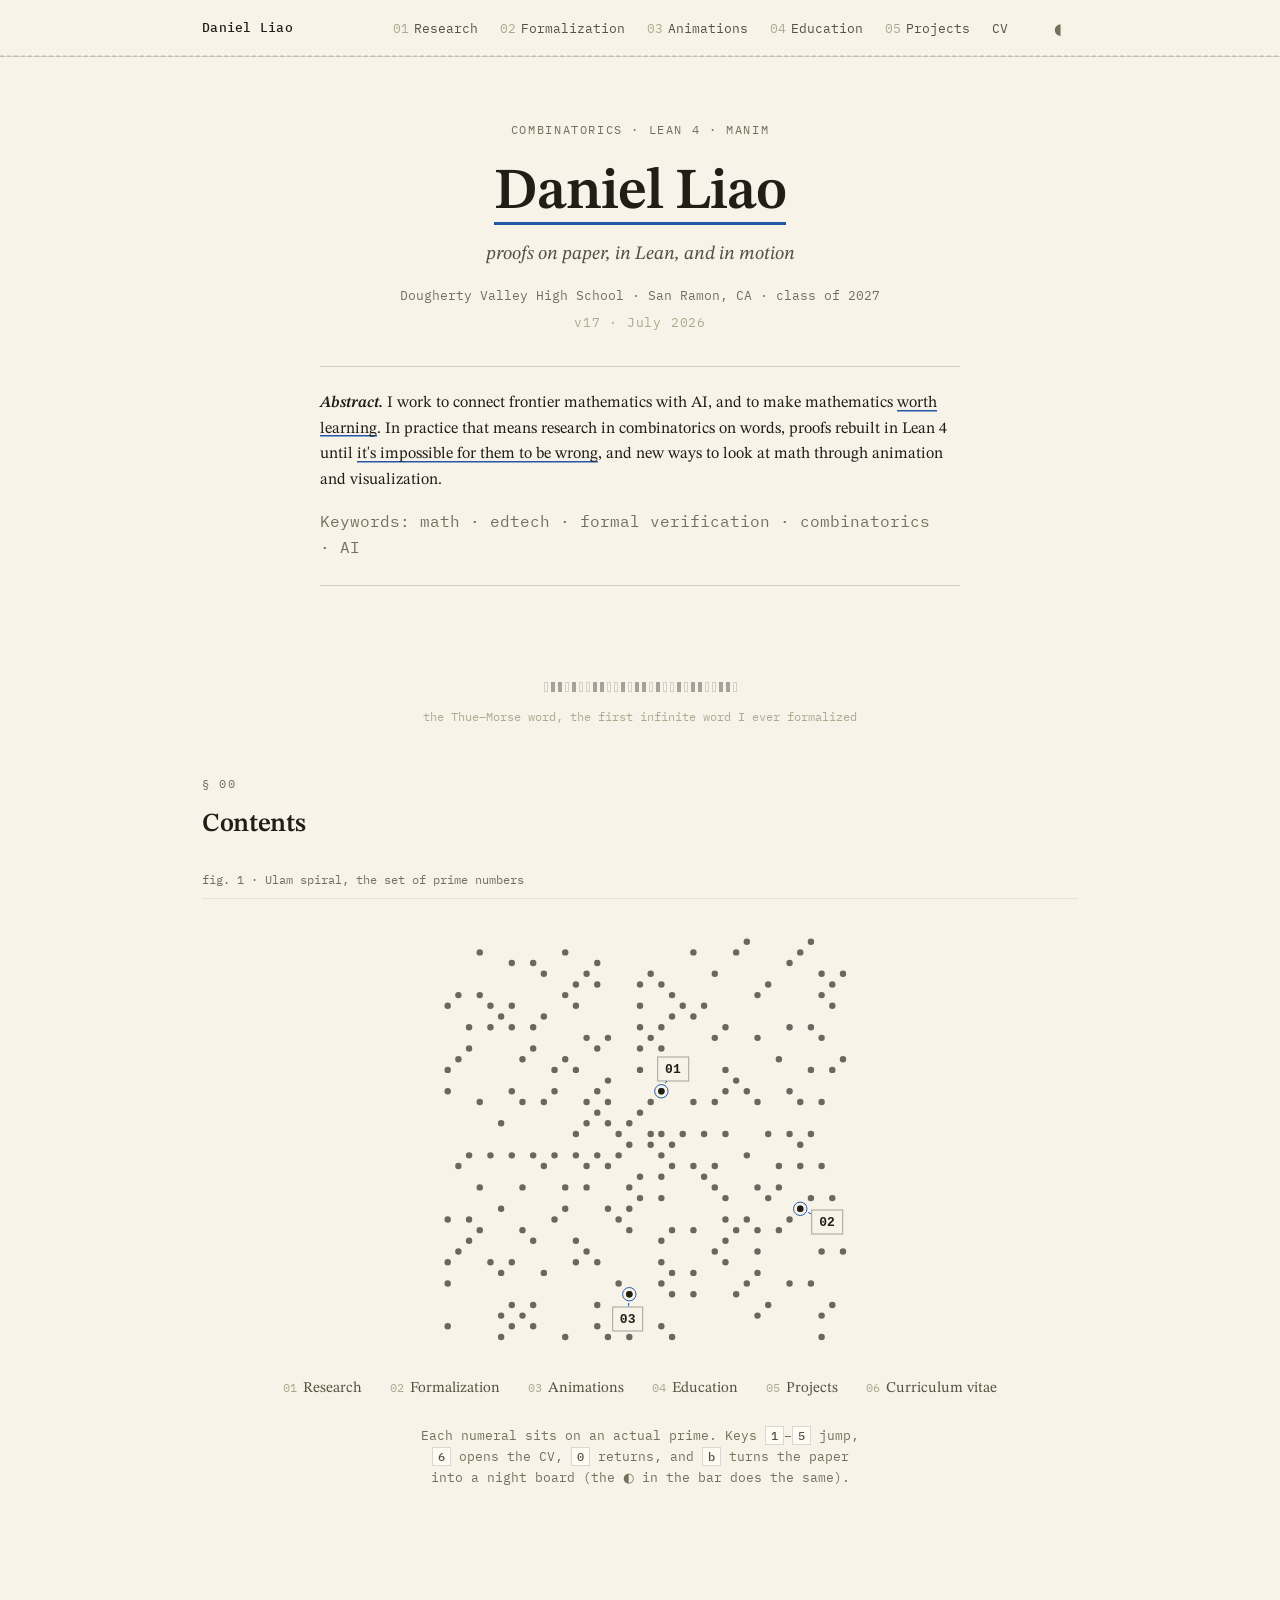
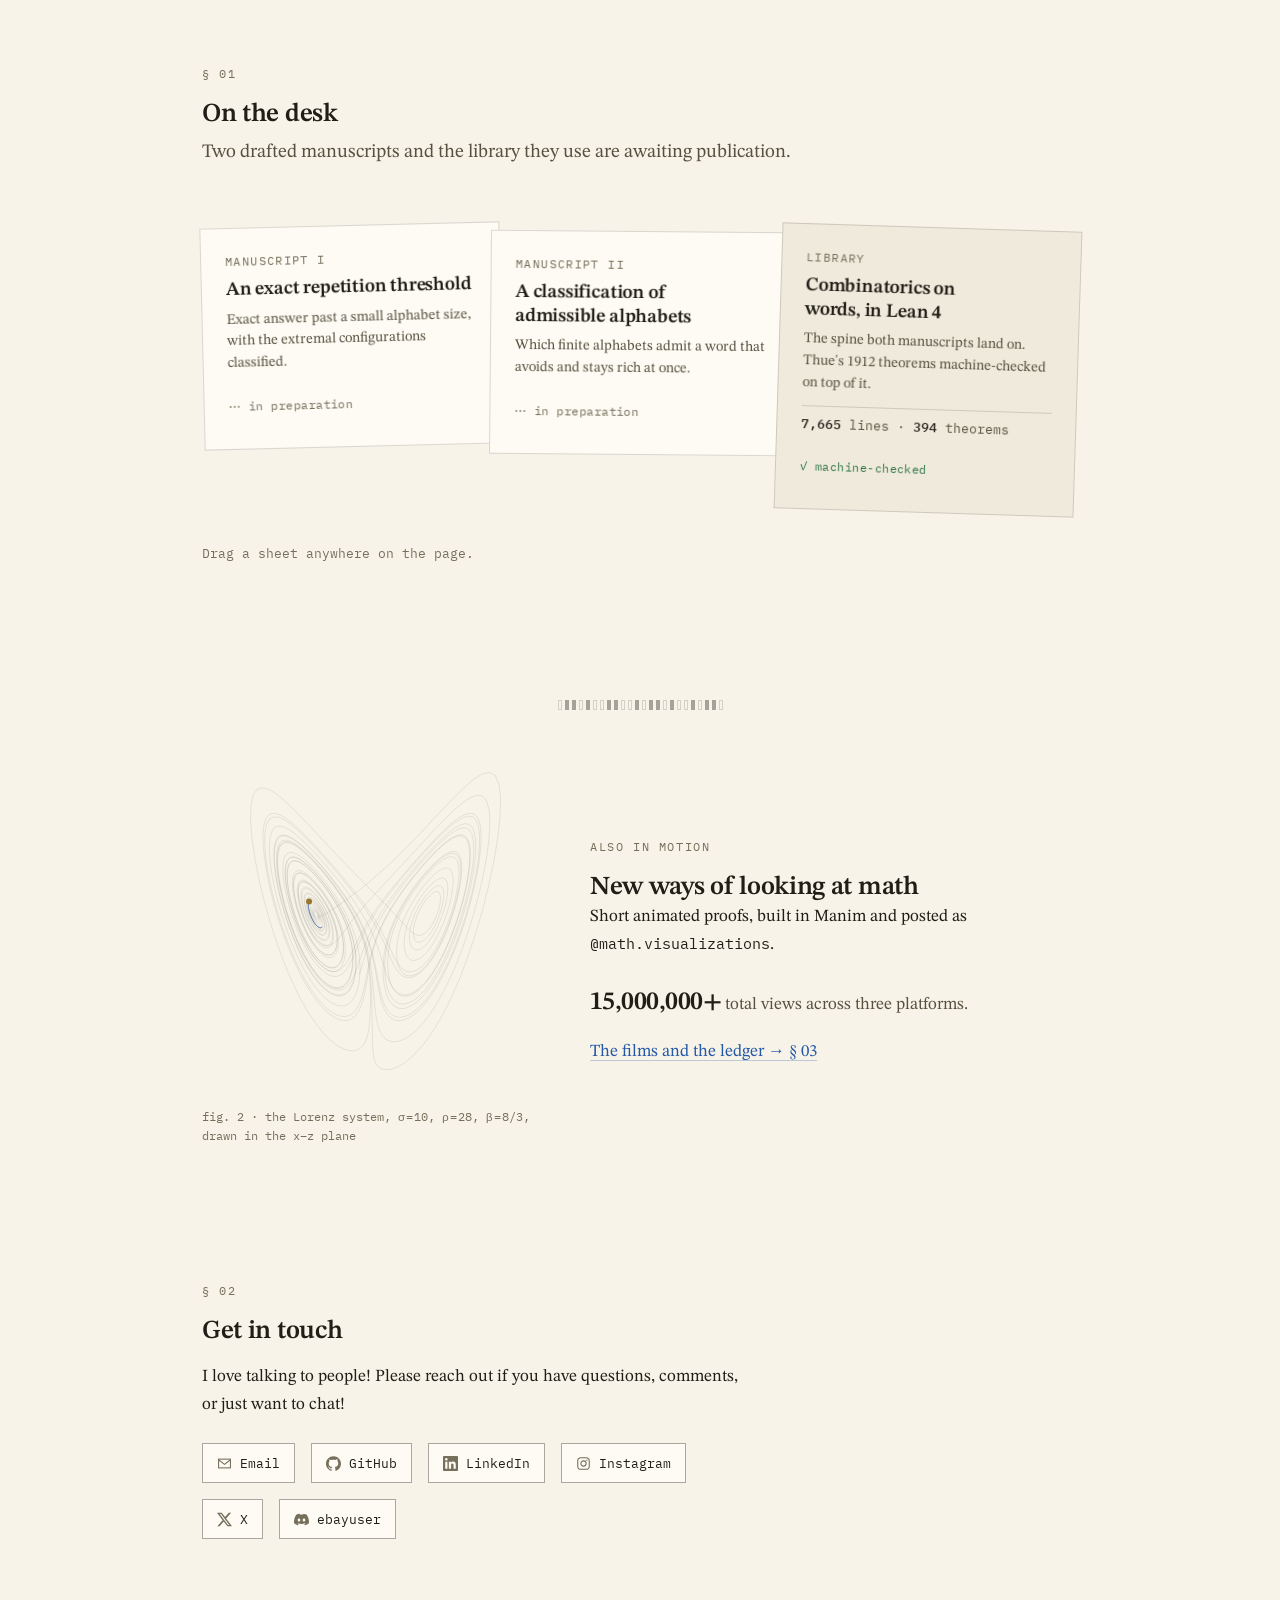
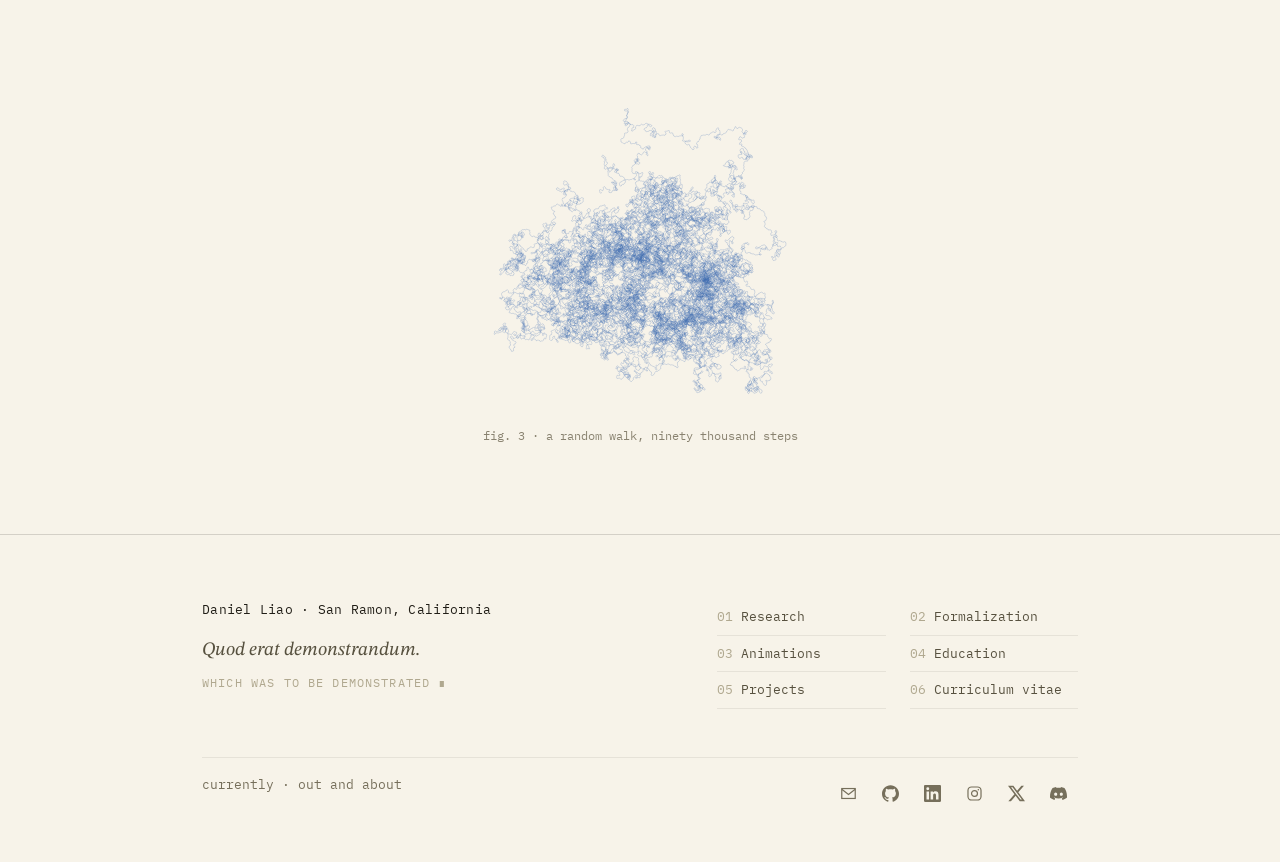
==== commit 02e4da77: "round 19!" ====
--- a/index.html
+++ b/index.html
@@ -106,7 +106,7 @@
         publication.</p>
       </div>
 
-      <div class="deskstack" data-reveal>
+      <div class="deskstack" data-reveal data-desk>
         <a class="sheet" href="research.html">
           <span class="sheet-kind">Manuscript I</span>
           <span class="sheet-title">An exact repetition threshold</span>
@@ -131,6 +131,9 @@
           <span class="sheet-status done">&#10003; machine-checked</span>
         </a>
       </div>
+      <p class="desk-note" data-desk-note>
+        <span>Drag a sheet anywhere on the page.</span>
+      </p>
     </section>
 
     <div class="tm" data-n="24"></div>
@@ -150,8 +153,8 @@
           <h2 style="font-size: var(--fs-h2);">New ways of looking at math</h2>
           <p>Short animated proofs, built in Manim and posted as
           <span style="font-family: var(--mono); font-size: 15px;">@math.visualizations</span>.</p>
-          <p class="onair-n"><span data-count="15000000">15,000,000+</span>
-            <span class="onair-k">total views across three platforms</span></p>
+          <p class="onair-n"><b data-count="15000000">15,000,000+</b>
+            <span class="onair-k">total views across three platforms.</span></p>
           <p><a href="manim.html">The films and the ledger &#8594; &#167; 03</a></p>
         </div>
       </div>
--- a/css/paper.css
+++ b/css/paper.css
@@ -363,17 +363,56 @@
   padding: var(--s3);
 }
 
-/* --------------------------------------------------------------- stats --- */
-
-.stats { display: grid; grid-template-columns: repeat(auto-fit, minmax(150px, 1fr)); gap: 1px; background: var(--rule); border: 1px solid var(--rule); }
-.stat { background: var(--paper); padding: var(--s3); }
-.stat .v {
-  font-size: 30px; font-weight: 600; letter-spacing: -0.02em;
-  font-variant-numeric: tabular-nums; line-height: 1.1;
-}
-.stat .k {
+/* -------------------------------------------------------------- tables --- */
+
+/* A paper reports measurements in a table, not in metric tiles. The old `.stats`
+   and `.stats-grid2` were a grid of equal boxes with hairline gutters, each holding
+   a 30px figure over an uppercase mono label: the canonical dashboard KPI block,
+   and the one component here that could have been lifted onto any SaaS page without
+   anyone noticing. This replaces both (and `.stats-col`, which no page used).
+
+   Rules only, three weights, and they mean different things — `--rule-strong` closes
+   the table top and bottom, `--rule` sits under the column heads, and body rows get
+   nothing at all. A border on every row is what makes a table read as a spreadsheet.
+   Tables caption ABOVE; figures caption below. That asymmetry is real typesetting
+   practice, and it is what keeps the two kinds of block from reading as one. */
+.tabf {
+  width: 100%; border-collapse: collapse;
+  border-top: 1px solid var(--rule-strong);
+  border-bottom: 1px solid var(--rule-strong);
+  margin-top: var(--s2);
+}
+.tabf caption {
+  caption-side: top; text-align: left;
   font-family: var(--mono); font-size: var(--fs-label); letter-spacing: 0.1em;
-  text-transform: uppercase; color: var(--ink-3); margin-top: 6px;
+  text-transform: uppercase; color: var(--ink-3); padding-bottom: 8px;
+}
+.tabf thead th {
+  font-family: var(--mono); font-size: var(--fs-label); letter-spacing: 0.1em;
+  text-transform: uppercase; color: var(--ink-3); font-weight: 400;
+  border-bottom: 1px solid var(--rule); padding: 0 0 8px;
+  text-align: left;                 /* th centres by default; align to its column */
+}
+.tabf thead th:last-child { text-align: right; }
+.tabf tbody th {
+  text-align: left; font-weight: 400; color: var(--ink-2);
+  padding: 10px 0; padding-right: var(--s3);
+}
+/* The figure still leads, through weight and alignment rather than 30px and a box.
+   Dropping the size is exactly what stops it reading as a tile. */
+.tabf tbody td {
+  text-align: right; font-size: 19px; font-weight: 600; color: var(--ink);
+  font-variant-numeric: tabular-nums; letter-spacing: -0.01em;
+  padding: 10px 0; white-space: nowrap;
+}
+/* a row whose right-hand cell is a name rather than a count */
+.tabf tbody td.word {
+  font-size: var(--fs-body); font-weight: 400; color: var(--ink-2);
+  letter-spacing: 0;
+}
+.tabnote {
+  font-family: var(--mono); font-size: var(--fs-meta); color: var(--ink-3);
+  margin-top: var(--s2);
 }
 
 /* a showcase: a portrait reel with its numbers read down the side of it, both
@@ -388,22 +427,10 @@
   width: 100%; height: 100%; display: block;
   object-fit: cover; background: var(--film); cursor: pointer;
 }
-/* the same numbers as .stats, but stacked into a single ruled column */
-.stats-col {
-  flex: 1 1 200px; display: flex; flex-direction: column;
-  border: 1px solid var(--rule);
-}
-.stats-col .stat {
-  flex: 1 1 auto; display: flex; flex-direction: column; justify-content: center;
-  border-bottom: 1px solid var(--rule);
-}
-.stats-col .stat:last-child { border-bottom: 0; }
-/* six numbers as a 2×3 block beside the reel, the hairline gaps doing the dividing */
-.stats-grid2 {
-  flex: 1 1 260px; display: grid; grid-template-columns: 1fr 1fr;
-  gap: 1px; background: var(--rule); border: 1px solid var(--rule);
-}
-.stats-grid2 .stat { background: var(--paper); display: flex; flex-direction: column; justify-content: center; }
+/* The numbers beside the reel are a table like every other set of numbers here.
+   `.stats-col` and `.stats-grid2` were deleted with `.stats`; the first had no
+   page using it at all. */
+.showcase .tabf { flex: 1 1 260px; align-self: flex-start; margin-top: 0; }
 
 /* the texview: a small Overleaf, the way a LaTeX editor looks. A source pane of
    real LaTeX on the left, the typeset result on the right (set in STIX, no math
@@ -638,7 +665,13 @@
 /* Figures sit directly on the paper: no frame, no fill. The drawings are
    ink, and ink does not come in a box. */
 .canvas-wrap { position: relative; width: 100%; aspect-ratio: 4 / 3; }
-.canvas-wrap canvas { width: 100%; height: 100%; display: block; }
+/* The canvas is taken OUT of flow on purpose. In flow with `height: 100%` inside a
+   wrap whose own height comes from `aspect-ratio`, the percentage does not resolve,
+   so the canvas falls back to its buffer's intrinsic ratio and then stretches the
+   wrap to match it. That is how the contents band came to render 2:1 while its CSS
+   said 12/5. Absolute means the canvas can never contribute height, so every figure
+   is the shape it declares. */
+.canvas-wrap canvas { position: absolute; inset: 0; width: 100%; height: 100%; display: block; }
 .figcap { font-family: var(--mono); font-size: var(--fs-label); color: var(--ink-3); margin-top: 10px; }
 
 .eq {
@@ -649,13 +682,18 @@
 
 /* the contents, filed among the primes: section numerals pinned to the
    spiral at the coordinates of six actual primes */
+/* The numerals are the navigation, so they are the darkest marks in the figure and
+   the stipple behind them is texture. They were 11px at --ink-3 over a hairline for
+   three rounds, which made the contents the quietest thing in their own drawing, and
+   on the night board the dots outright glowed while the numbers sank. Size, weight,
+   and ink all moved together. */
 .ulam-node {
   position: absolute; transform: translate(-50%, -50%);
   display: inline-flex; align-items: center; justify-content: center;
-  min-width: 22px; padding: 3px 5px; border: 0;
-  font: 500 11px var(--mono); font-variant-numeric: tabular-nums;
-  color: var(--ink-3); background: var(--paper);
-  box-shadow: 0 0 0 1px var(--rule);
+  min-width: 26px; padding: 4px 7px; border: 0;
+  font: 600 13px var(--mono); font-variant-numeric: tabular-nums;
+  color: var(--ink); background: var(--paper);
+  box-shadow: 0 0 0 1px var(--rule-strong);
   transition: color 140ms var(--ease), box-shadow 140ms var(--ease),
     opacity 260ms var(--ease), transform 260ms var(--ease);
 }
@@ -680,10 +718,12 @@
 .contents-hero { display: flex; flex-direction: column; align-items: center; }
 /* The signature figure was a 380px square in the middle of a 940px page, which
    made the most important drawing on the site the smallest one. It now takes the
-   whole measure as a band across the centre of the spiral, at the same height it
-   had: 2.4:1, the ratio the education graph already uses, so the site's two wide
-   navigation figures at least agree with each other. */
-.contents-hero .canvas-wrap { width: 100%; max-width: none; aspect-ratio: 12 / 5; }
+   whole measure as a band across the centre of the spiral: 2:1, the ratio the
+   education graph also uses, so the site's two wide navigation figures agree with
+   each other. It said 12/5 for two rounds and rendered 2:1 the whole time (see the
+   note on .canvas-wrap canvas); 2:1 is the one that was on screen and the one the
+   six numerals need the vertical room of, so it is now what the CSS says. */
+.contents-hero .canvas-wrap { width: 100%; max-width: none; aspect-ratio: 2 / 1; }
 /* This caption sits ABOVE its figure, which no other figure here does. It is not
    really a caption: it is a live readout that renames itself on hover, so it
    works as a label line over the figure rather than a note under it. Ruled off
@@ -722,8 +762,10 @@
 }
 
 /* the education graph: the prerequisite chart, used as the page's navigation */
-.graph-wrap { position: relative; width: 100%; aspect-ratio: 12 / 5; }
-.graph-wrap canvas { width: 100%; height: 100%; display: block; }
+/* 2:1, matching the contents band. At 12/5 the twelve chips were packing four rows
+   into 365px and the labels had no air between them. */
+.graph-wrap { position: relative; width: 100%; aspect-ratio: 2 / 1; }
+.graph-wrap canvas { position: absolute; inset: 0; width: 100%; height: 100%; display: block; }
 .node-chip {
   position: absolute; transform: translate(-50%, -50%);
   display: none; align-items: center; justify-content: center;
@@ -738,6 +780,20 @@
 }
 [data-edu-graph="on"] .node-chip { display: inline-flex; }
 .node-chip:hover { color: var(--ink); border-color: var(--rule-strong); }
+
+/* One attribute carries the whole relationship to whatever is selected, set in one
+   place in JS: what the selection required, what it led to, and what it never
+   touched. Reading the chart is then a matter of what is dark, not of tracing lines. */
+.node-chip[data-rel="up"] { color: var(--ink); border-color: var(--rule-strong); }
+.node-chip[data-rel="down"] { color: var(--ink-2); }
+/* --ink-3, not --ink-4: these are still real buttons, and the disabled level made
+   them look switched off rather than merely off the chain. */
+.node-chip[data-rel="off"] { color: var(--ink-3); border-color: var(--rule-soft); }
+
+/* The subject of the drawing gets the ring; only the committed selection also gets
+   the underline. Otherwise a hovered chip and the selected one look identical and
+   the reader cannot tell which card they are looking at. */
+.node-chip[data-rel="self"] { color: var(--ink); border-color: var(--ballpoint); }
 .node-chip[aria-pressed="true"] {
   color: var(--ink); border-color: var(--ballpoint);
   box-shadow: inset 0 -2px 0 var(--ballpoint);
@@ -753,6 +809,12 @@
 .node-pop .np-when {
   margin-left: auto; font-family: var(--mono); font-size: var(--fs-meta);
   color: var(--ink-3); white-space: nowrap;
+}
+/* what the selection required and what it led to, counted off the graph itself */
+.node-pop .np-chain {
+  font-family: var(--mono); font-size: var(--fs-label);
+  color: var(--ballpoint); letter-spacing: 0.04em; margin-top: 6px;
+  font-variant-numeric: tabular-nums;
 }
 .node-pop .np-body { color: var(--ink-2); font-size: 16px; margin-top: var(--s1); }
 .node-pop .np-more { font-family: var(--mono); font-size: var(--fs-meta); margin-top: var(--s2); }
@@ -1056,6 +1118,11 @@
   display: flex; align-items: flex-start; gap: 0;
   padding: var(--s3) 0 var(--s5);
 }
+/* Two owners, two properties, no argument: CSS owns `transform` (the fan rotation,
+   the seat, the lift) and JS owns the independent `translate` property. `translate`
+   is applied before `transform`, so a sheet is moved and then turned about its own
+   centre, which is what picking paper up off a desk does. Nothing script writes can
+   clobber the fan, and nothing the stylesheet writes can strand a dragged sheet. */
 .sheet {
   flex: 1 1 0; min-width: 0;
   display: flex; flex-direction: column; gap: 7px;
@@ -1063,19 +1130,53 @@
   border: 1px solid var(--rule);
   padding: var(--s3) var(--s3) var(--s4);
   text-decoration: none; color: inherit;
-  transition: transform 200ms var(--ease), border-color 200ms var(--ease);
-  will-change: transform;
+  transform: translateY(var(--seat, 0px)) rotate(var(--rot, 0deg)) scale(var(--lift, 1));
+  transition: translate 200ms var(--ease), transform 200ms var(--ease),
+    border-color 200ms var(--ease);
+  will-change: transform, translate;
 }
 /* fanned: each sheet turned a little and overlapped onto the last, the way a
    stack of paper actually lies. Kept to transforms so nothing reflows. */
-.sheet:nth-child(1) { transform: rotate(-1.4deg); z-index: 1; }
-.sheet:nth-child(2) { transform: rotate(0.5deg) translateY(6px); margin-left: -12px; z-index: 2; }
-.sheet:nth-child(3) { transform: rotate(1.8deg) translateY(2px); margin-left: -12px; z-index: 3; }
+.sheet:nth-child(1) { --rot: -1.4deg; z-index: 1; }
+.sheet:nth-child(2) { --rot: 0.5deg; --seat: 6px; margin-left: -12px; z-index: 2; }
+.sheet:nth-child(3) { --rot: 1.8deg; --seat: 2px; margin-left: -12px; z-index: 3; }
+/* after the :nth-child rules on purpose: same specificity, so source order decides */
 .sheet:hover, .sheet:focus-visible {
-  transform: rotate(0deg) translateY(-8px);
+  --rot: 0deg; --seat: -8px;
   border-color: var(--rule-strong);
   z-index: 4;
 }
+
+/* Held. No shadow to lift it with, so the sheet squares up, grows a little, and
+   takes the emphasis border. z-index 20 and not higher: the topbar is 30, so a
+   dragged sheet slides under the bar instead of covering the navigation. */
+/* "on" is set by JS once dragging is actually wired, so a no-JS reader never gets a
+   grab cursor for something that cannot happen */
+[data-desk="on"] .sheet { cursor: grab; }
+.sheet.is-held {
+  --rot: 0deg; --seat: 0px; --lift: 1.03;
+  border-color: var(--rule-strong);
+  z-index: 20; cursor: grabbing;
+  user-select: none;
+  transition: none;                 /* track the pointer exactly, no lag */
+}
+
+/* The affordance has to be said somewhere or nobody finds it, the same way the
+   contents note carries the key map. Pointer-only, like the drag itself. */
+.desk-note {
+  display: none; align-items: baseline; gap: var(--s2); flex-wrap: wrap;
+  font-family: var(--mono); font-size: var(--fs-meta); color: var(--ink-3);
+  margin-top: calc(var(--s2) * -1);
+}
+.desk-note[data-on] { display: flex; }
+.desk-tidy {
+  font: inherit; color: var(--ink-2); background: none; cursor: pointer;
+  border: 0; border-bottom: 1px solid var(--rule-strong);
+  padding: 4px 2px; min-height: 40px;
+}
+.desk-tidy:hover { color: var(--ballpoint); border-bottom-color: var(--ballpoint); }
+.desk-tidy:active { transform: scale(0.97); }
+.desk-tidy[hidden] { display: none; }
 .sheet-kind {
   font-family: var(--mono); font-size: var(--fs-label); letter-spacing: 0.12em;
   text-transform: uppercase; color: var(--ink-3);
@@ -1100,12 +1201,20 @@
 .sheet-count b { color: var(--ink); font-weight: 500; }
 
 @media (max-width: 720px) {
-  /* no room to fan: the stack becomes a squared-up pile */
+  /* No room to fan: the stack becomes a squared-up pile. The drag offsets are
+     zeroed too, not just the fan — a narrow viewport is usually a touch viewport,
+     where dragging is off, and a sheet left displaced by a desktop session would
+     have nothing to move it back. */
   .deskstack { flex-direction: column; gap: -1px; padding-bottom: var(--s4); }
-  .sheet, .sheet:nth-child(1), .sheet:nth-child(2), .sheet:nth-child(3) {
-    transform: none; margin-left: 0; margin-top: -1px;
+  /* !important because JS writes `translate` as an inline style, and an inline
+     declaration beats a stylesheet one without it. Same reason in @media print. */
+  .sheet, .sheet:nth-child(1), .sheet:nth-child(2), .sheet:nth-child(3),
+  .sheet:hover, .sheet:focus-visible, .sheet.is-held {
+    translate: none !important;
+    --rot: 0deg; --seat: 0px; --lift: 1;
+    margin-left: 0; margin-top: -1px;
   }
-  .sheet:hover, .sheet:focus-visible { transform: none; }
+  [data-desk="on"] .sheet { cursor: pointer; }
 }
 @media (prefers-reduced-motion: reduce) {
   .sheet:hover, .sheet:focus-visible { transform: none; }
@@ -1122,16 +1231,19 @@
   display: grid; grid-template-columns: minmax(0, 340px) minmax(0, 1fr);
   gap: var(--s5); align-items: center;
 }
+/* One figure read as a line of prose, not as a tile without its box. It used to be
+   30px/600 over an uppercase tracked mono label, which is the `.stat` treatment
+   exactly, so it carried the same tell after the stat tiles were retired. The
+   number still leads, on weight and size against the sentence around it. */
 .onair-n {
-  font-size: 30px; font-weight: 600; letter-spacing: -0.02em;
-  font-variant-numeric: tabular-nums; line-height: 1.1;
-  margin-top: var(--s3);
-}
-.onair-k {
-  display: block; font-family: var(--mono); font-size: var(--fs-label);
-  letter-spacing: 0.12em; text-transform: uppercase; color: var(--ink-3);
-  font-weight: 400; margin-top: 6px;
-}
+  font-size: var(--fs-body); color: var(--ink-2);
+  margin-top: var(--s3); line-height: 1.5;
+}
+.onair-n b {
+  font-size: 26px; font-weight: 600; letter-spacing: -0.02em; color: var(--ink);
+  font-variant-numeric: tabular-nums;
+}
+.onair-k { color: var(--ink-2); }
 @media (max-width: 700px) {
   .onair { grid-template-columns: minmax(0, 1fr); gap: var(--s4); }
   .onair-reel { max-width: 340px; }
@@ -1407,14 +1519,22 @@
   }
 
   /* keep a figure with its caption and a claim with its card */
-  .entry, .env, .figure-row, .goal, .texview, .stats, .stats-grid2,
-  .stats-col, .tailpiece, .clipping, .record-col, .plate, .quote,
+  .entry, .env, .figure-row, .goal, .texview, .tabf,
+  .tailpiece, .clipping, .record-col, .plate, .quote,
   .canvas-wrap, .wordart, .sierpinski { break-inside: avoid; }
   .figcap { break-before: avoid; }
   h1, h2, h3 { break-after: avoid; }
 
   /* the drawn underline never animates on paper */
   .uline { background-size: 100% 1.5px !important; }
+
+  /* Paper gets the squared stack whatever the reader did to the desk on screen,
+     and no control asking to be pressed. CSS only: nothing to hook on beforeprint. */
+  .sheet {
+    translate: none !important;
+    --rot: 0deg; --seat: 0px; --lift: 1;
+  }
+  .desk-note { display: none !important; }
   .cv-head { padding-top: 0; }
 }
 
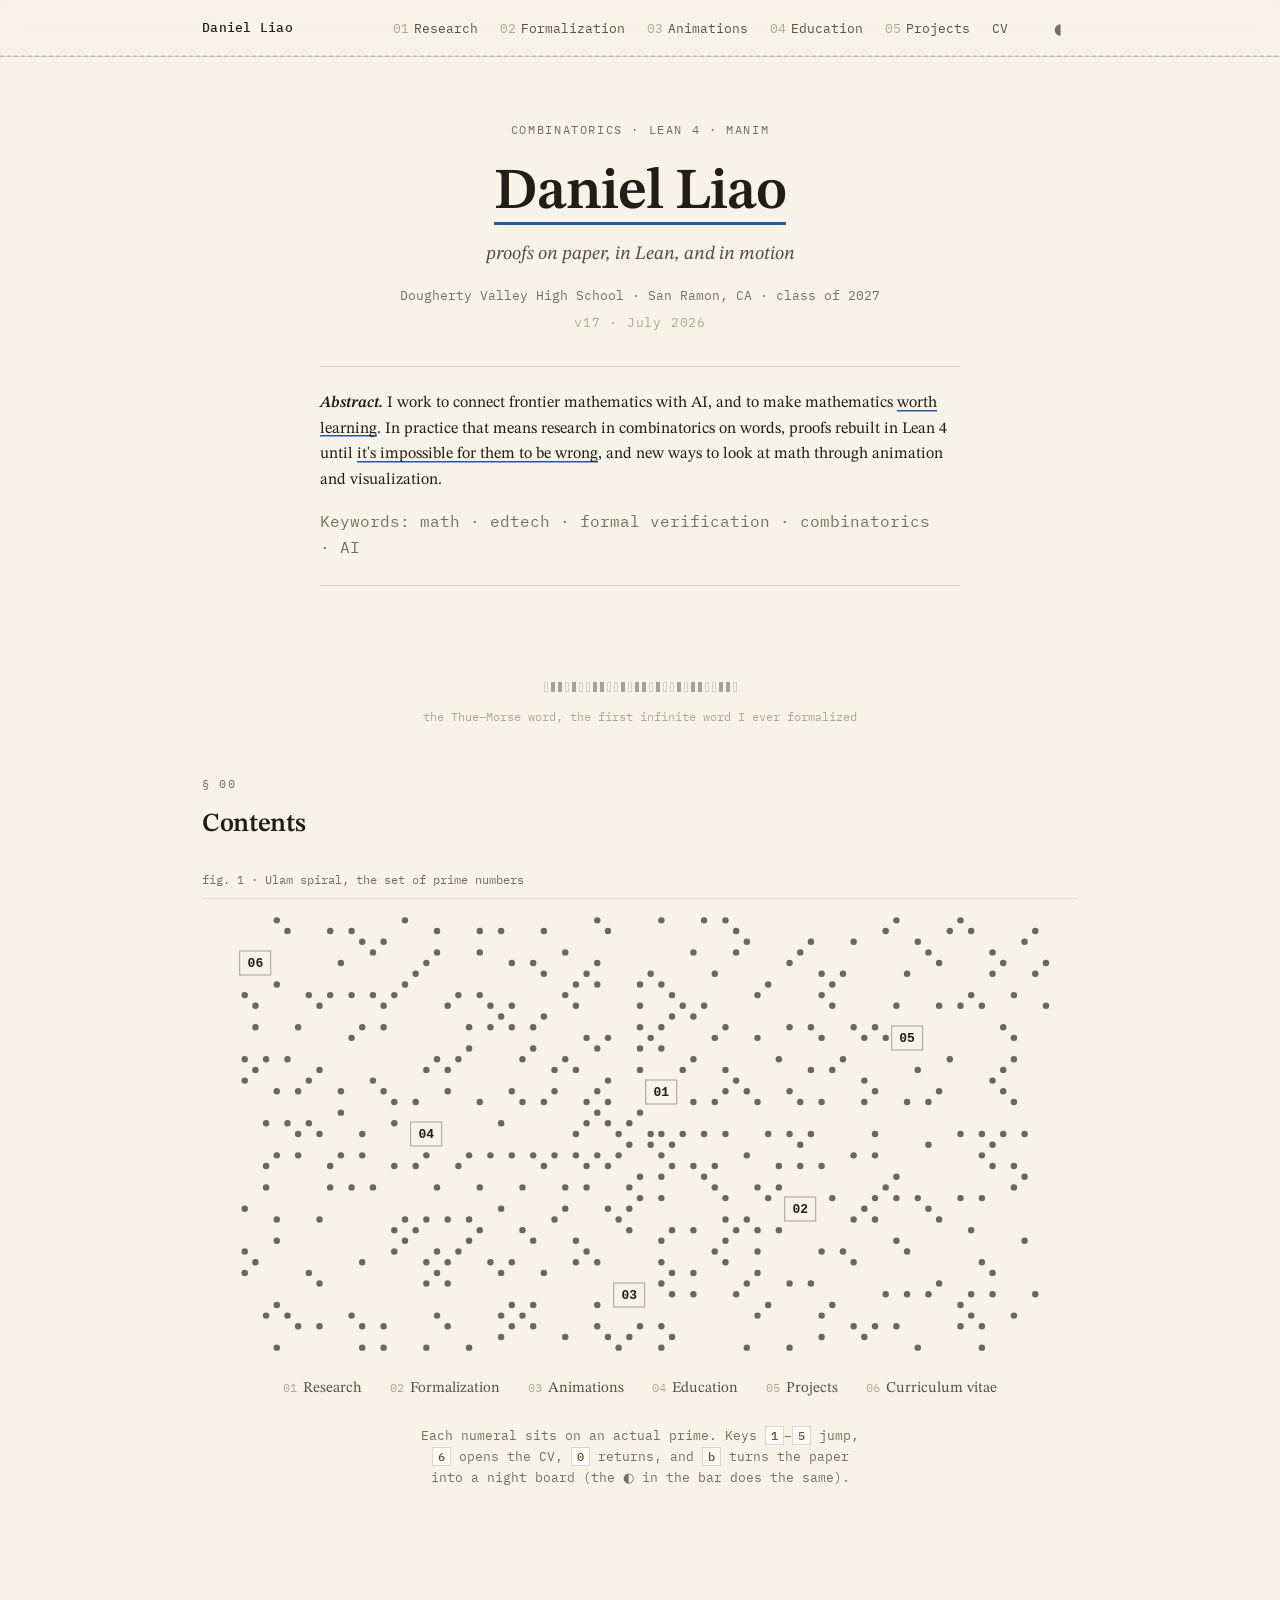
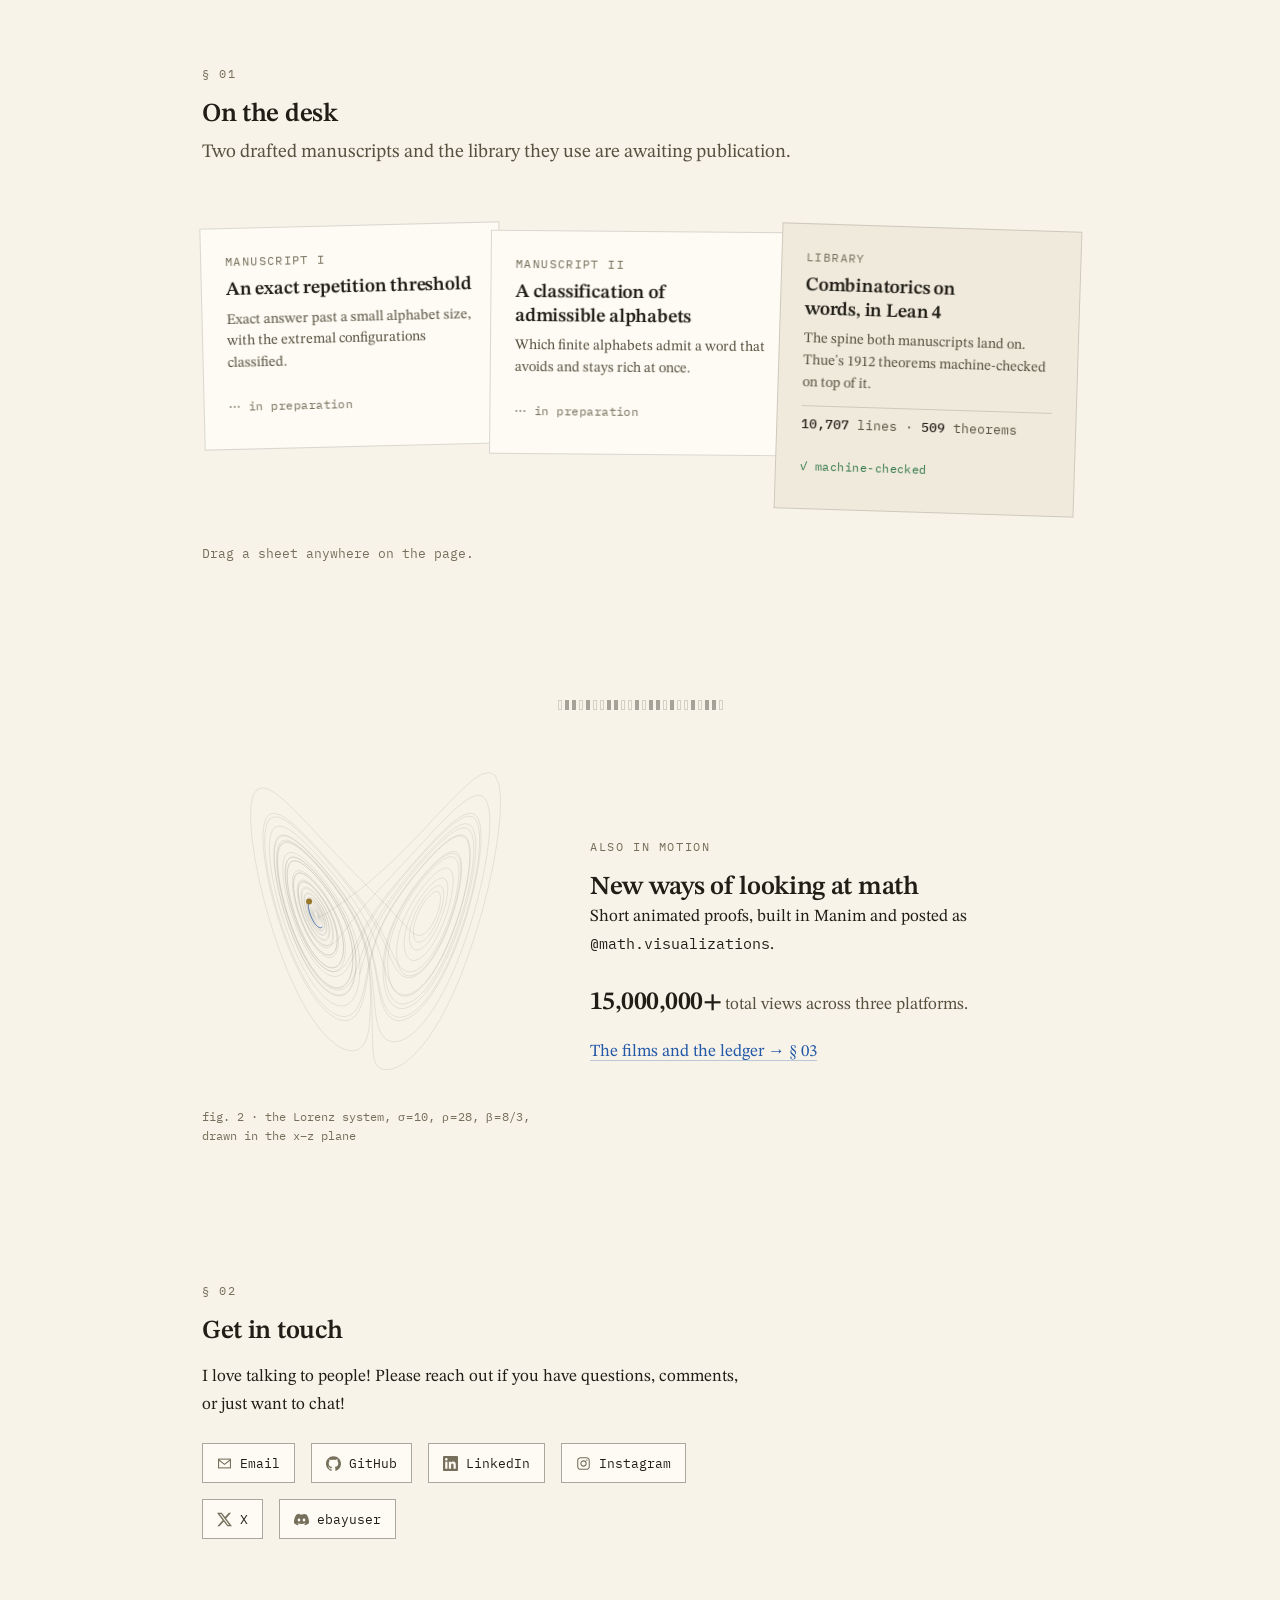
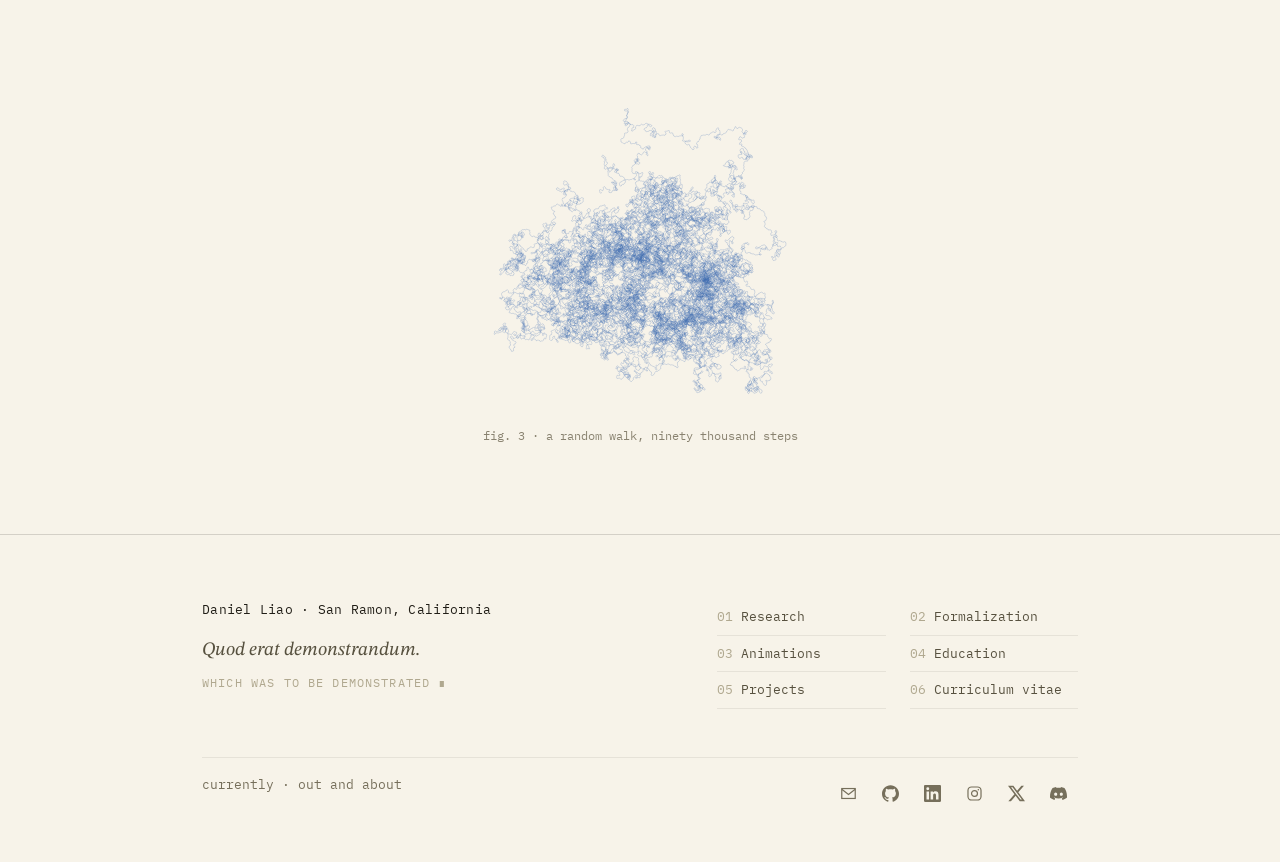
==== commit bc4e9662: "round 23!" ====
--- a/index.html
+++ b/index.html
@@ -127,7 +127,7 @@
           <span class="sheet-note">The spine both manuscripts land on. Thue's 1912 theorems
           machine-checked on top of it.</span>
           <span class="sheet-rule"></span>
-          <span class="sheet-count"><b>7,665</b> lines &#183; <b>394</b> theorems</span>
+          <span class="sheet-count"><b>10,707</b> lines &#183; <b>509</b> theorems</span>
           <span class="sheet-status done">&#10003; machine-checked</span>
         </a>
       </div>
--- a/css/paper.css
+++ b/css/paper.css
@@ -116,6 +116,12 @@
 p { margin: 0 0 var(--s2); text-wrap: pretty; }
 p:last-child { margin-bottom: 0; }
 
+/* an inline literal — a Lean token quoted in running prose, `sorry` above all */
+code {
+  font-family: var(--mono); font-size: 0.9em; color: var(--ink-2);
+  background: var(--paper-inset); padding: 0.05em 0.35em;
+}
+
 a {
   color: var(--ballpoint);
   text-decoration: none;
@@ -363,63 +369,316 @@
   padding: var(--s3);
 }
 
-/* -------------------------------------------------------------- tables --- */
-
-/* A paper reports measurements in a table, not in metric tiles. The old `.stats`
-   and `.stats-grid2` were a grid of equal boxes with hairline gutters, each holding
-   a 30px figure over an uppercase mono label: the canonical dashboard KPI block,
-   and the one component here that could have been lifted onto any SaaS page without
-   anyone noticing. This replaces both (and `.stats-col`, which no page used).
-
-   Rules only, three weights, and they mean different things — `--rule-strong` closes
-   the table top and bottom, `--rule` sits under the column heads, and body rows get
-   nothing at all. A border on every row is what makes a table read as a spreadsheet.
-   Tables caption ABOVE; figures caption below. That asymmetry is real typesetting
-   practice, and it is what keeps the two kinds of block from reading as one. */
-.tabf {
-  width: 100%; border-collapse: collapse;
-  border-top: 1px solid var(--rule-strong);
-  border-bottom: 1px solid var(--rule-strong);
-  margin-top: var(--s2);
-}
-.tabf caption {
-  caption-side: top; text-align: left;
+/* ------------------------------------------------------------- numbers --- */
+
+/* Three number treatments, one per shape of data, replacing the single `.tabf`
+   booktabs table — which itself replaced `.stats`/`.stats-grid2`/`.stats-col`,
+   the KPI tile grid. Each step was the same argument: the block should be built
+   out of what the numbers are, not out of a container.
+
+   `.tabf` was right to kill the tiles and wrong about the rest. Two columns at
+   the full 876px measure put every label and its figure at opposite ends of a
+   very wide, very empty row, and a booktabs table says the same thing about
+   three exact counts, three lower bounds, and six counts spanning four decades,
+   when those are not the same thing at all. So:
+
+     `.vecf`   a short fixed set of exact counts    → lean, Table 1
+     `.eqf`    counts that are really lower bounds  → projects, Table 2
+     `.railf`  counts spanning decades              → projects, fig. 18
+
+   All three keep a real `<table>` or list underneath with `<th scope="row">`, so
+   they announce as data; every bracket, relation glyph, rule and tick is either
+   `aria-hidden` or a pseudo-element. Tables still caption ABOVE and figures
+   below, which is the asymmetry that keeps the two kinds of block apart. */
+
+.tabcap {
   font-family: var(--mono); font-size: var(--fs-label); letter-spacing: 0.1em;
-  text-transform: uppercase; color: var(--ink-3); padding-bottom: 8px;
-}
-.tabf thead th {
-  font-family: var(--mono); font-size: var(--fs-label); letter-spacing: 0.1em;
-  text-transform: uppercase; color: var(--ink-3); font-weight: 400;
-  border-bottom: 1px solid var(--rule); padding: 0 0 8px;
-  text-align: left;                 /* th centres by default; align to its column */
-}
-.tabf thead th:last-child { text-align: right; }
-.tabf tbody th {
-  text-align: left; font-weight: 400; color: var(--ink-2);
-  padding: 10px 0; padding-right: var(--s3);
-}
-/* The figure still leads, through weight and alignment rather than 30px and a box.
-   Dropping the size is exactly what stops it reading as a tile. */
-.tabf tbody td {
-  text-align: right; font-size: 19px; font-weight: 600; color: var(--ink);
-  font-variant-numeric: tabular-nums; letter-spacing: -0.01em;
-  padding: 10px 0; white-space: nowrap;
-}
-/* a row whose right-hand cell is a name rather than a count */
-.tabf tbody td.word {
-  font-size: var(--fs-body); font-weight: 400; color: var(--ink-2);
-  letter-spacing: 0;
+  text-transform: uppercase; color: var(--ink-3); margin: 0 0 10px;
 }
 .tabnote {
   font-family: var(--mono); font-size: var(--fs-meta); color: var(--ink-3);
   margin-top: var(--s2);
 }
 
-/* a showcase: a portrait reel with its numbers read down the side of it, both
-   standing vertically so a phone-shaped video and its stats share one line */
-.showcase { display: flex; gap: var(--s4); align-items: stretch; flex-wrap: wrap; }
+/* --- the column vector -----------------------------------------------------
+   A fixed set of counts is a vector, so it is set as one: every figure inside
+   one bracket, labels hung outside it. The brackets are drawn from borders, not
+   typed as glyphs, because a real square bracket grows with its matrix.
+
+   The geometry hangs off ONE number, `--vecw`, the width of the figure column.
+   The table is `table-layout: fixed` with a `<col>` at that width, the closing
+   bracket is positioned at exactly that offset, and the label column clears it
+   on padding. Change `--vecw` and the bracket follows; hardcode the bracket
+   offset anywhere else and it drifts off the column the first time a figure
+   gets longer. */
+.vecf { --vecw: 96px; margin-top: var(--s2); }
+.vecf-row { display: flex; align-items: center; gap: 14px; }
+.vecf-name { font-size: 21px; font-style: italic; color: var(--ink); }
+.vecf-rel { font-size: 19px; color: var(--ink-3); }
+.vecf-body { position: relative; flex: 1 1 auto; min-width: 0; }
+.vecf-body::before, .vecf-body::after {
+  content: ""; position: absolute; top: 0; bottom: 0; width: 9px;
+  border: 1px solid var(--ink-2);
+}
+.vecf-body::before { left: 0; border-right: 0; }
+.vecf-body::after  { left: var(--vecw); border-left: 0; }
+.vecf table { table-layout: fixed; width: 100%; border-collapse: collapse; }
+.vecf col.cv { width: var(--vecw); }
+.vecf td.v {
+  text-align: right; padding: 9px 18px; font-size: 21px; font-weight: 600;
+  color: var(--ink); font-variant-numeric: tabular-nums; letter-spacing: -0.02em;
+}
+.vecf th {
+  text-align: left; font-weight: 400; color: var(--ink-2);
+  padding: 9px 0 9px 26px;          /* clears the closing bracket at --vecw + 9 */
+}
+/* the row that is a name rather than a count does not belong in the vector: a
+   paper puts it in the line underneath, where the ambient system is named */
+.vecf-where { color: var(--ink-2); margin: var(--s3) 0 0; }
+
+/* two blocks that are peers, not a sequence: what is finished beside what is
+   still open. `.pair` (below) is the general two-peer grid; this one is
+   narrower and asymmetric on purpose, because a vector wants less width than
+   a three-row ledger with a source note on every line. */
+.numrow {
+  display: grid; grid-template-columns: minmax(0, 0.85fr) minmax(0, 1.15fr);
+  gap: 0 var(--s6); align-items: start;
+}
+@media (max-width: 760px) {
+  .numrow { grid-template-columns: 1fr; gap: var(--s5) 0; }
+}
+
+/* --- the turnstile ledger ---------------------------------------------------
+   What the vector does not show: the goals still open, in Lean's own marks.
+   ⊢ (a goal still to prove) stays ink; ∎ (one closed) goes `--qed`, the
+   site's one semantic for machine-checked. This is the disclosure the
+   library's own rule requires: a "machine-verified" claim is incomplete
+   without the axioms it rests on, so the trusted-evaluation count ships
+   beside the open and closed ones rather than being left off as a hedge. */
+.goals { margin-top: var(--s2); }
+.goals table { width: 100%; border-collapse: collapse; }
+.goals tr + tr td, .goals tr + tr th { border-top: 1px solid var(--rule-soft); }
+/* matches the goal panel's own convention exactly: ⊢ in --ballpoint (`.goal-body
+   .turn`), ∎ in --qed (`.goal-ok`), both mono, so the ledger reads as the same
+   proof vocabulary rather than a new one */
+.goals td.gl-mark {
+  width: 1.4em; padding: 11px 0; font: 400 15px var(--mono); color: var(--ballpoint);
+  text-align: left; vertical-align: baseline;
+}
+.goals td.gl-mark.gl-qed { color: var(--qed); }
+.goals td.v {
+  text-align: right; padding: 11px var(--s2) 11px 0; font-size: 21px;
+  font-weight: 600; color: var(--ink); font-variant-numeric: tabular-nums;
+  letter-spacing: -0.02em; vertical-align: baseline; white-space: nowrap;
+}
+.goals th {
+  text-align: left; font-weight: 400; color: var(--ink-2); padding: 11px 0;
+  vertical-align: baseline;
+}
+.goals th code {
+  font-family: var(--mono); font-size: 0.92em; background: none; padding: 0;
+}
+.goals .gl-where {
+  display: block; font-family: var(--mono); font-size: var(--fs-meta);
+  color: var(--ink-4); margin-top: 2px;
+}
+
+/* --- the align environment -------------------------------------------------
+   Rows locked on the relation, the way `align` locks on the `=`. The point here
+   is the relation column itself: these three counts are lower bounds, and `≥ 25`
+   is both truer and better set than `25+`. Left-aligned rather than centred
+   (fleqn), because everything else on the site sets from the left margin. */
+.eqf { margin-top: var(--s2); }
+.eqf table { border-collapse: collapse; max-width: 460px; }
+.eqf th {
+  text-align: right; font-weight: 400; color: var(--ink-2);
+  padding: 9px 0; width: 60%;
+}
+.eqf td.rel { text-align: center; color: var(--ink-3); padding: 9px 14px; }
+.eqf td.v {
+  text-align: left; font-size: 21px; font-weight: 600; color: var(--ink);
+  font-variant-numeric: tabular-nums; letter-spacing: -0.02em; padding: 9px 0;
+}
+
+/* --- the align environment, in a row ---------------------------------------
+   Four bounds side by side on one line rather than stacked, for a set short
+   enough to read across rather than down. `≥` and the figure share one cell
+   (`.rn`) so the relation can never break away from its figure at a wrap.
+   `<th scope="row">` still points at the row's one data cell regardless of
+   where it sits in the DOM, so it comes last without breaking the row-header
+   association a screen reader relies on.
+
+   Each stat is ONE line — figure and label on a shared baseline, 8px apart —
+   because the two-line form (figure over label) let a two-word label wrap and
+   opened a ragged gutter under every figure. One line makes each stat a phrase
+   you read, and four phrases fit the 876px measure with room to spare.
+
+   No vertical hairlines. The columns are content-width with the slack spread
+   between them by `space-between` (~68px at full measure), which is eight times
+   the 8px inside a stat, so the grouping is unambiguous without a rule drawn to
+   say so. This is also what keeps it one step from the KPI tile grid the site
+   deleted twice already (`.stats`, `.stats-grid2`): no box, no fill, no
+   uppercase tracked mono label, only the `≥` — the actual mathematical content
+   a tile never carried. */
+/* the base `.eqf` caps its table at 460px, which is right for a stacked column
+   of relations and wrong for a line of them: the row form spends the whole
+   measure, and that width is the only thing holding the four stats apart. */
+.eqf-row table { display: block; max-width: none; width: 100%; }
+.eqf-row tbody {
+  display: flex; flex-wrap: wrap; justify-content: space-between;
+  column-gap: var(--s5); row-gap: var(--s2);
+}
+.eqf-row tr {
+  display: flex; flex-direction: row; align-items: baseline; gap: 8px;
+  white-space: nowrap;
+}
+.eqf-row .rn { display: flex; align-items: baseline; gap: 4px; }
+.eqf-row .rel { color: var(--ink-3); font-size: 14px; }
+.eqf-row .v {
+  font-size: 22px; font-weight: 600; color: var(--ink);
+  font-variant-numeric: tabular-nums; letter-spacing: -0.02em;
+}
+.eqf-row th { text-align: left; font-weight: 400; color: var(--ink-2); font-size: 15px; }
+/* stacked, with the hairline back, once four phrases across stop fitting */
+@media (max-width: 620px) {
+  .eqf-row tbody { flex-direction: column; row-gap: 0; }
+  .eqf-row tr {
+    justify-content: flex-start;
+    border-bottom: 1px solid var(--rule-soft); padding-bottom: 8px; margin-top: 8px;
+  }
+  .eqf-row tr:first-child { margin-top: 0; }
+  .eqf-row tr:last-child { border-bottom: 0; padding-bottom: 0; }
+}
+
+/* --- the logarithmic rail --------------------------------------------------
+   Six counts spanning four decades cannot be compared in a column: 20 and
+   200,000 in the same list are two strings of digits. On a log rail they are a
+   distance. This is a figure, not a table, so it captions below and takes a
+   number in the global `fig.` sequence.
+
+   The rail runs HORIZONTAL where there is width for it (round 23), which is the
+   axis a paper would actually print and the only orientation that fills the
+   column beside a 4:5 reel instead of towering over it. Below 760px, where the
+   showcase has already wrapped the reel and its column apart, it stands back up
+   vertical — the form that survives a phone.
+
+   One measured number per mark, `--p`, serves both: `left` when horizontal,
+   `bottom` when vertical. Nothing is measured twice, so the two orientations
+   cannot drift apart. No canvas either: a hairline and a few absolutely
+   positioned marks read the custom properties directly, so the night board
+   repaints them with no `palette()` call and no `onRepaint` registration.
+
+   Six labels on one axis need tiers, because 25,000 and 42,000 are 5.6% apart
+   (~30px here) and no two labels fit in 30px. `.t1`/`.t2`/`.t3` set the leader
+   length, `.a-l`/`.a-r` push a label off its own tick instead of centring it,
+   and both are hand-set in the HTML against the measured positions: a leader
+   must rise through clear air, so no label may sit over a taller mark's tick. */
+.railf { position: relative; height: 182px; margin: var(--s3) 0 0; }
+.railf-plot { position: absolute; left: 0; right: 0; top: 0; bottom: 0; }
+.railf-axis {
+  position: absolute; left: 0; right: 0; bottom: 30px; height: 1px;
+  background: var(--rule-strong);
+}
+.railf-dec {
+  position: absolute; left: var(--p); bottom: 25px; width: 1px; height: 11px;
+  background: var(--rule);
+}
+.railf-dec i {
+  position: absolute; top: 13px; left: 50%; transform: translateX(-50%);
+  font-style: normal; font-family: var(--mono); font-size: var(--fs-label);
+  color: var(--ink-4);
+}
+.railf ul { list-style: none; margin: 0; padding: 0; }
+/* A mark and a leader, and they must not look like the same thing. The stem is
+   `--rule`, faint, and only carries the label up to its tier; the ballpoint is
+   spent on the 9px sitting ON the axis, which is where the datum actually is.
+   Drawn in one colour the stems read as bars, and three hand-set tier heights
+   would then look like a second variable nobody measured. */
+.railf li {
+  position: absolute; left: var(--p); bottom: 30px; width: 1px;
+  background: var(--rule);
+}
+.railf li::after {
+  content: ""; position: absolute; left: 0; bottom: 0; width: 1px; height: 9px;
+  background: var(--ballpoint);
+}
+.railf li.t1 { height: 22px; }
+.railf li.t2 { height: 62px; }
+.railf li.t3 { height: 102px; }
+/* line-height 1.25, not the inherited 1.65: the figure and its unit are one
+   label, and a body-height line box opens a gap that reads as two. */
+/* `li > span`, not `li span`: the label wrapper holds a nested `.rel` span for a
+   bound, and the descendant selector absolutely positioned that one too, dropping
+   the `≥` on top of its own figure where it vanished. */
+.railf li > span {
+  position: absolute; left: 0; bottom: 100%; margin-bottom: 6px;
+  transform: translateX(-50%); text-align: center;
+  white-space: nowrap; line-height: 1.25;
+}
+.railf li.a-l > span { transform: none; text-align: left; }
+.railf li.a-r > span { transform: translateX(-100%); text-align: right; }
+/* a count that is really a lower bound says so, the same way `.eqf` does */
+.railf .rel { font-size: 13px; color: var(--ink-3); margin-right: 3px; }
+.railf b {
+  font-size: 15px; font-weight: 600; color: var(--ink);
+  font-variant-numeric: tabular-nums; letter-spacing: -0.01em;
+}
+.railf i {
+  display: block; font-style: normal; font-size: 12.5px;
+  color: var(--ink-3); margin-top: 1px;
+}
+
+/* Stood back up. 760px is where the measure drops under ~690px and the showcase
+   wraps its own two columns apart, so the rail turns at the same width the space
+   beside it disappears. Every tier collapses to one 14px tick: with the full
+   height of a column to spend, no label needs to be pushed off its own mark. */
+@media (max-width: 760px) {
+  .railf { height: 440px; margin: var(--s2) 0 0 46px; }
+  .railf-plot { top: 14px; bottom: 14px; }
+  .railf-axis {
+    left: 0; right: auto; top: 0; bottom: 0; width: 1px; height: auto;
+  }
+  .railf-dec { left: -5px; bottom: var(--p); width: 11px; height: 1px; }
+  .railf-dec i { top: -9px; left: auto; right: 16px; transform: none; }
+  /* a 14px tick with nothing to lead to is all datum, so it is all ballpoint */
+  .railf li { left: 0; bottom: var(--p); width: 14px; background: var(--ballpoint); }
+  .railf li.t1, .railf li.t2, .railf li.t3 { height: 1px; }
+  .railf li::after { display: none; }
+  .railf li > span,
+  .railf li.a-l > span,
+  .railf li.a-r > span {
+    left: 22px; bottom: auto; top: 50%; margin-bottom: 0;
+    transform: translateY(-50%); text-align: left;
+  }
+  .railf i { display: inline; margin-top: 0; margin-left: 8px; }
+}
+
+/* a showcase: a portrait reel, the sentence describing the thing it shows, and
+   the counts measuring it — one block, three parts, and no hole in it.
+
+   Round 23 collapsed three columns into two. The third (`.implied`, the
+   quotients the counts imply) was cut, and the rail that stood beside the reel
+   was laid down horizontal. A horizontal rail is ~180px tall against a ~375px
+   reel, which is a 200px void unless something stands above it, so the section's
+   own `env-body` came down off the top of the section and into the column: reel
+   left, sentence over numbers on the right, both flanks ending level.
+
+   Grid rather than flex, because the three parts have to REORDER, not just wrap.
+   Below 760px the rail stands back up vertical and wants a reel beside it, not
+   a paragraph — so the paragraph goes back over the top of both, which is a
+   change of areas flex cannot express. One template per band, no `order`
+   juggling and no second copy of the prose in the DOM. */
+.showcase {
+  display: grid; align-content: start;
+  grid-template-columns: clamp(220px, 34%, 300px) 1fr;
+  grid-template-areas: "reel copy" "reel nums";
+  gap: var(--s3) var(--s4);
+}
+/* `align-self: start` holds the 4:5. The reel spans both rows, and a grid item
+   stretches to its span by default, which silently makes the portrait frame
+   whatever shape the two rows add up to. */
 .showcase .reel {
-  flex: 0 0 clamp(240px, 34%, 300px);
+  grid-area: reel; align-self: start;
   aspect-ratio: 4 / 5; background: var(--film);
   border: 1px solid var(--rule); overflow: hidden;
 }
@@ -427,10 +686,31 @@
   width: 100%; height: 100%; display: block;
   object-fit: cover; background: var(--film); cursor: pointer;
 }
-/* The numbers beside the reel are a table like every other set of numbers here.
-   `.stats-col` and `.stats-grid2` were deleted with `.stats`; the first had no
-   page using it at all. */
-.showcase .tabf { flex: 1 1 260px; align-self: flex-start; margin-top: 0; }
+.showcase > .env-body { grid-area: copy; margin-top: 0; }
+/* `min-width: 0` so the rail's `white-space: nowrap` labels cannot push the
+   column past its 1fr share and drag the reel narrower */
+.showcase-nums { grid-area: nums; min-width: 0; }
+.showcase-nums .railf { margin-top: 0; }
+.showcase-nums .figcap { margin-top: var(--s2); }
+
+/* The rail turns vertical at 760px (see `.railf`), so the areas turn with it:
+   the paragraph back over the full width, reel and rail side by side under it,
+   which is the arrangement a tall rail has always wanted. */
+@media (max-width: 760px) {
+  .showcase {
+    grid-template-columns: clamp(200px, 38%, 280px) 1fr;
+    grid-template-areas: "copy copy" "reel nums";
+  }
+}
+/* one column, and the reel capped: a 4:5 frame given a full narrow measure is
+   taller than the viewport before the numbers even start */
+@media (max-width: 520px) {
+  .showcase {
+    grid-template-columns: 1fr;
+    grid-template-areas: "copy" "reel" "nums";
+  }
+  .showcase .reel { max-width: 300px; justify-self: start; }
+}
 
 /* the texview: a small Overleaf, the way a LaTeX editor looks. A source pane of
    real LaTeX on the left, the typeset result on the right (set in STIX, no math
@@ -821,13 +1101,14 @@
 
 /* the channel ledger: a hand-kept account book, not a dashboard */
 .ledger { border-top: 1px solid var(--rule); }
+/* No `border-bottom` here: the share bar below is a full-width hairline in the
+   rule colour, so a border as well would rule every row twice, 12px apart, and
+   read as a mistake rather than as two things. The bar IS the row divider, part
+   of it inked. */
 .ledger-row {
-  display: flex; align-items: baseline; gap: var(--s2);
-  padding: 14px 2px; border-bottom: 1px solid var(--rule-soft);
-  border-bottom: 1px solid var(--rule-soft);
-  color: inherit;
-}
-a.ledger-row { border-bottom: 1px solid var(--rule-soft); }
+  display: flex; flex-wrap: wrap; align-items: baseline; gap: var(--s2);
+  padding: 14px 2px 0; color: inherit;
+}
 a.ledger-row:hover { background: var(--hover); }
 a.ledger-row:hover .lg-plat { color: var(--ballpoint); }
 .lg-plat {
@@ -841,11 +1122,28 @@
 }
 .lg-count[data-empty="true"] { color: var(--ink-4); font-weight: 400; }
 .lg-unit { font-family: var(--mono); font-size: var(--fs-label); color: var(--ink-3); margin-left: 6px; }
+/* Each row's share of the total, as its own divider partly inked. Three counts
+   in a column say what each platform is; they do not say that Instagram alone
+   is three quarters of the whole and 12.7× TikTok, and that is the only thing a
+   breakdown is for. Full row width on every row, so all three read against one
+   scale — a bar sized to its own label would compare nothing.
+
+   `flex: 0 0 100%` drops it onto its own line under the row it measures; the
+   14px is a top margin rather than the flex `gap`, which would also push the
+   name, the handle and the count apart on the line above. */
+/* `order: 4` because the narrow-screen rule drops `.lg-handle` onto its own line
+   with `order: 3`; without this the bar, at the default 0, would sort above it
+   and rule the row through its middle. */
+.lg-bar {
+  flex: 0 0 100%; order: 4; height: 2px; margin-top: 14px; background: var(--rule-soft);
+}
+.lg-bar i { display: block; height: 100%; background: var(--ballpoint); opacity: 0.7; }
+a.ledger-row:hover .lg-bar i { opacity: 1; }
 
 /* the sum line: the book's balance, ruled off from the entries above it */
 .ledger-sum {
   display: flex; align-items: baseline; gap: var(--s2);
-  padding: var(--s2) 2px 0; margin-top: 6px;
+  padding: var(--s2) 2px 0; margin-top: var(--s2);
   border-top: 1px solid var(--rule);
 }
 .ledger-sum .lg-plat { color: var(--ink-2); }
@@ -1267,6 +1565,13 @@
   font-family: var(--mono); font-size: var(--fs-label); letter-spacing: 0.12em;
   text-transform: uppercase; color: var(--ink-3); margin: 10px 0 0;
 }
+
+/* The worked sum (`.reach-sum`, `.sum`, `.sum-bar`, `.sum-rule`) stood here
+   from round 22: the three addends stacked above the total, each with a share
+   bar. It made the headline figure into a table and buried the one number the
+   panel exists to state. The breakdown it was doing belongs to the itemised
+   ledger at the foot of the page, and that is where the share bars went
+   (`.lg-bar`); the total is back to being a total. */
 
 /* ------------------------------------------------------------- catalog --- */
 
@@ -1519,7 +1824,7 @@
   }
 
   /* keep a figure with its caption and a claim with its card */
-  .entry, .env, .figure-row, .goal, .texview, .tabf,
+  .entry, .env, .figure-row, .goal, .texview, .vecf, .eqf, .railf,
   .tailpiece, .clipping, .record-col, .plate, .quote,
   .canvas-wrap, .wordart, .sierpinski { break-inside: avoid; }
   .figcap { break-before: avoid; }
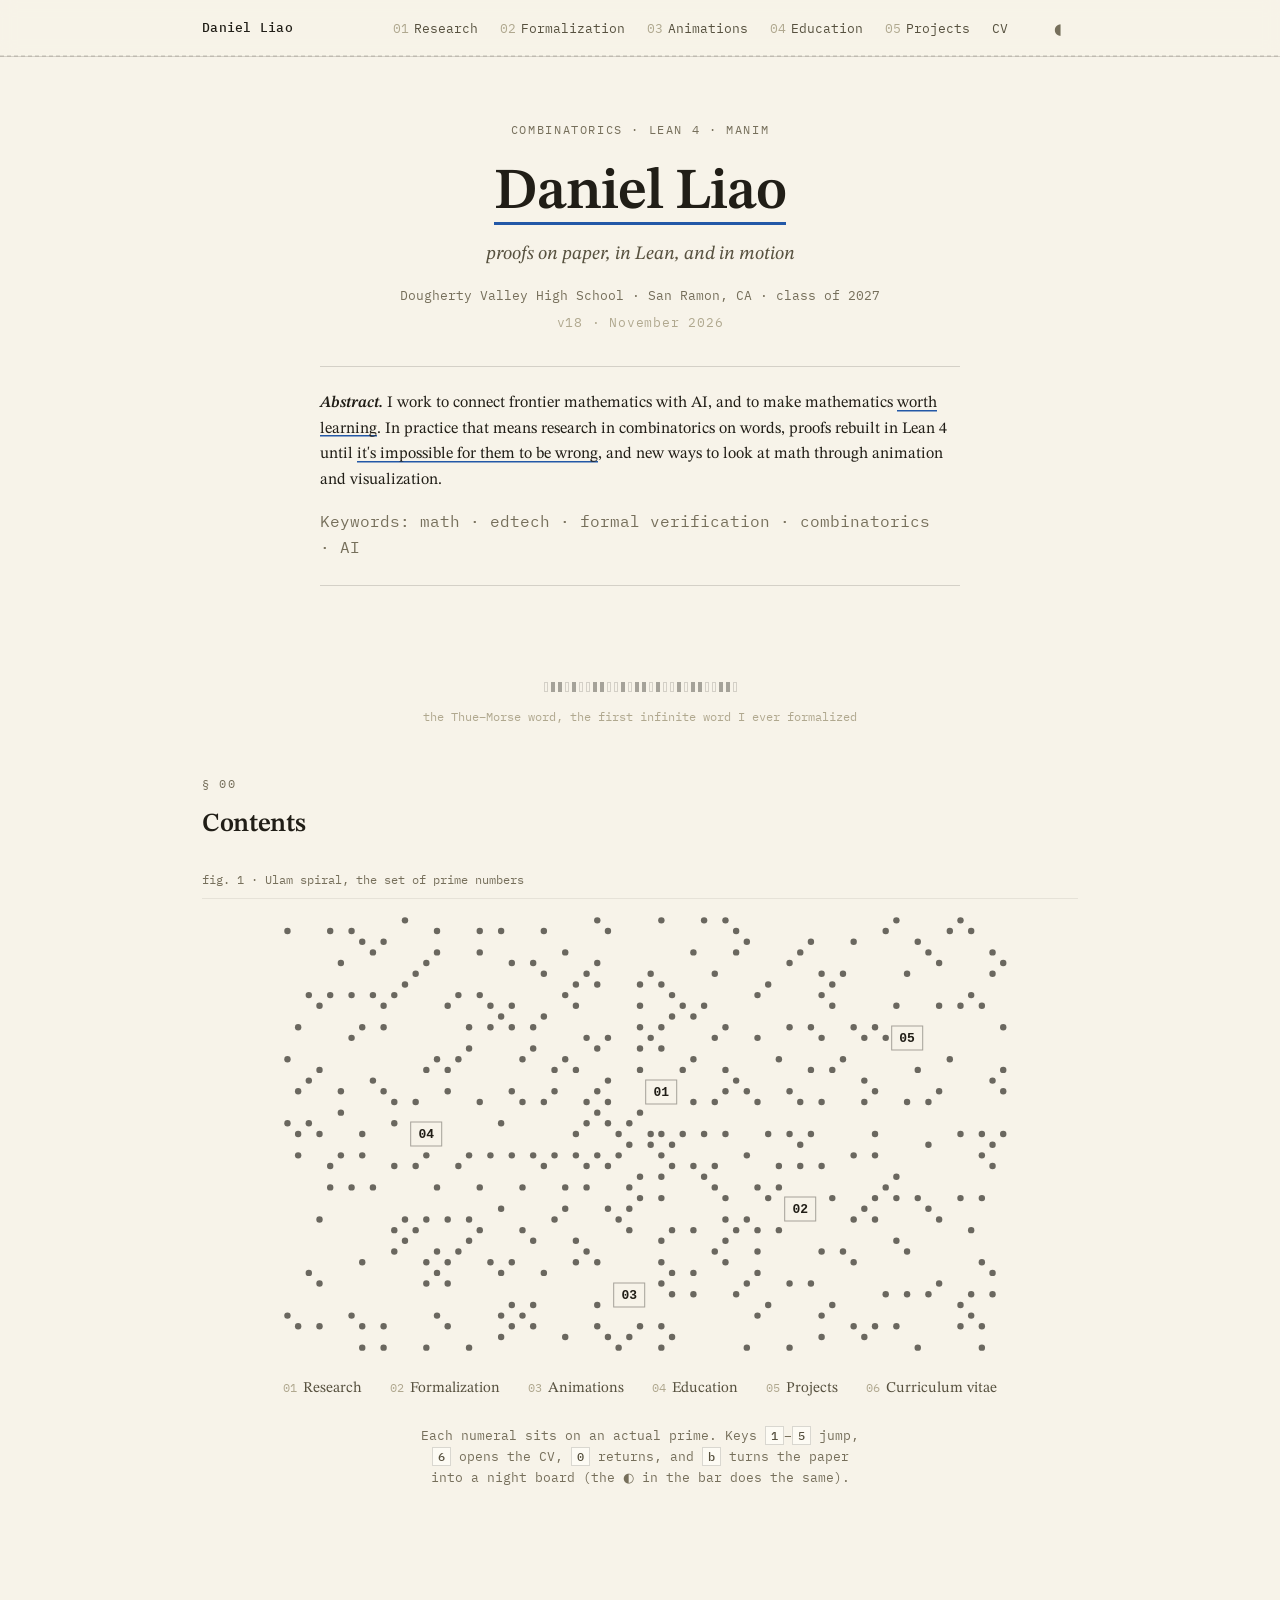
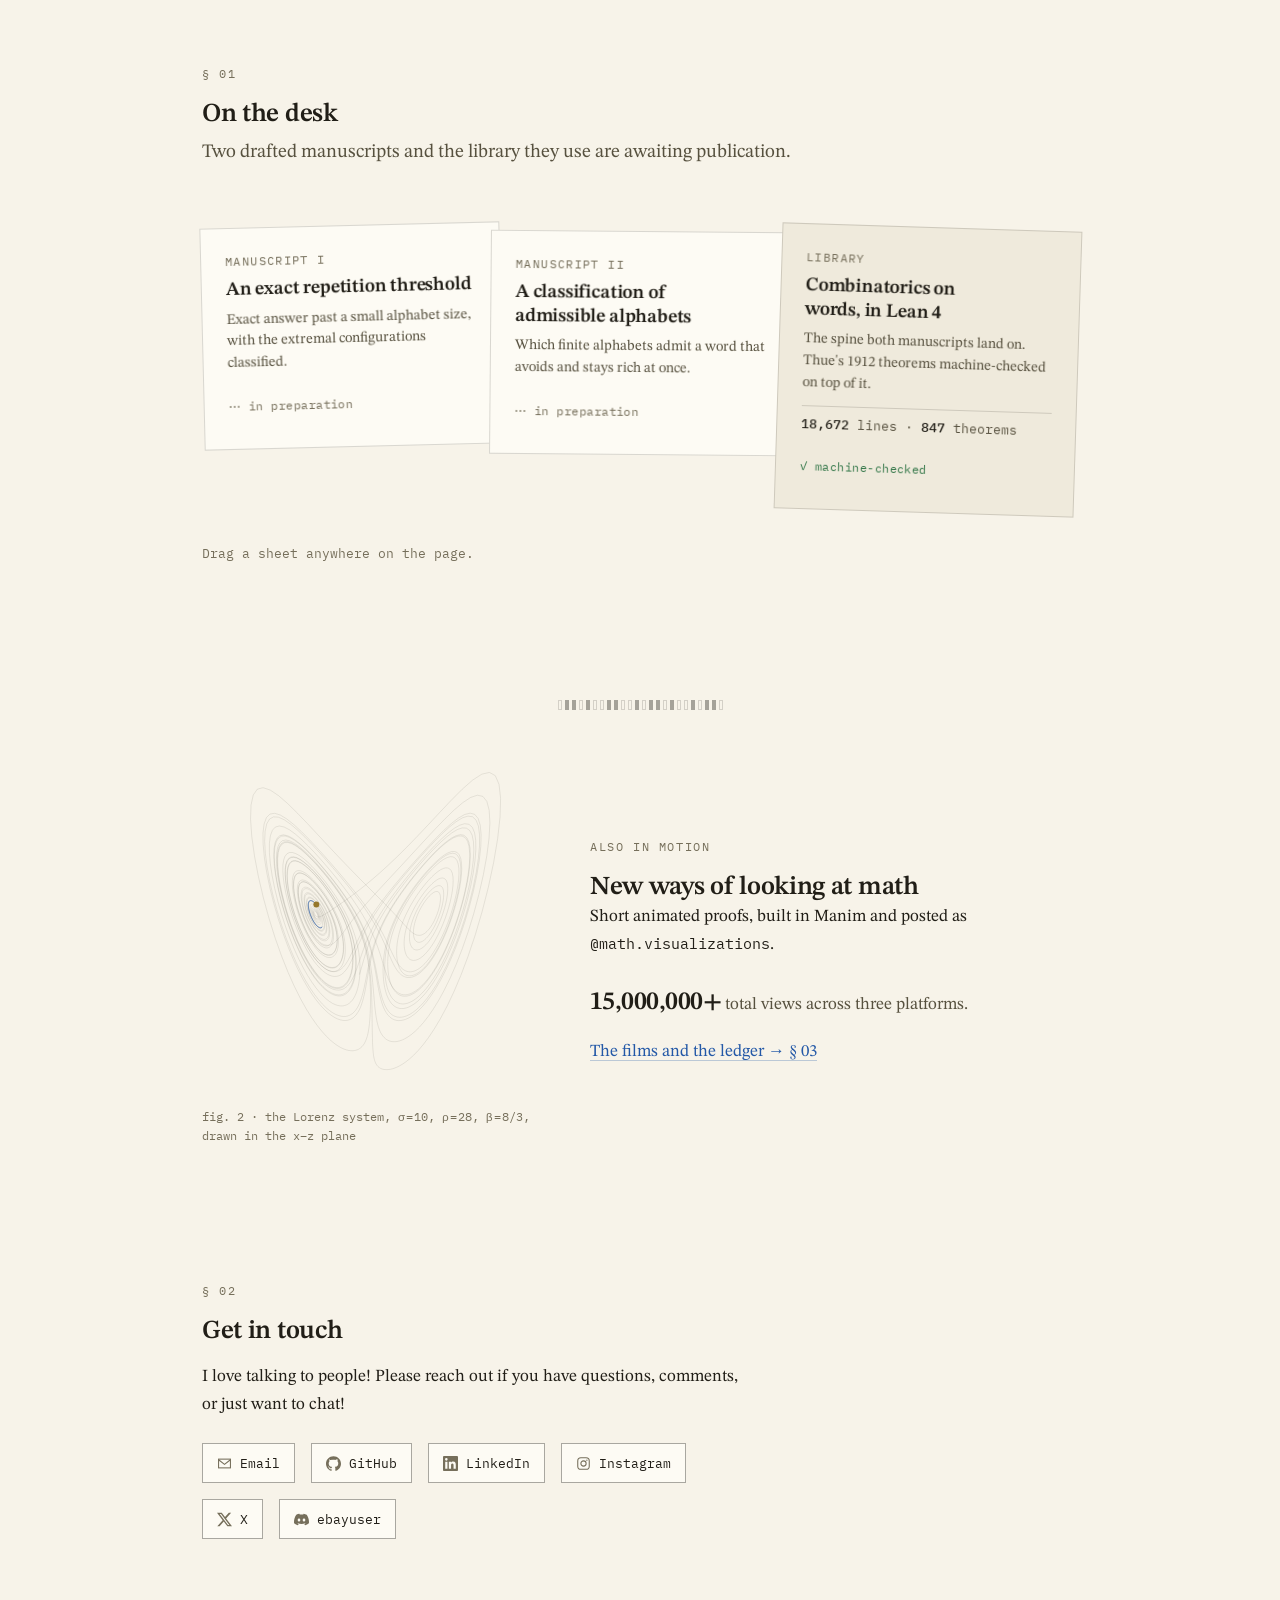
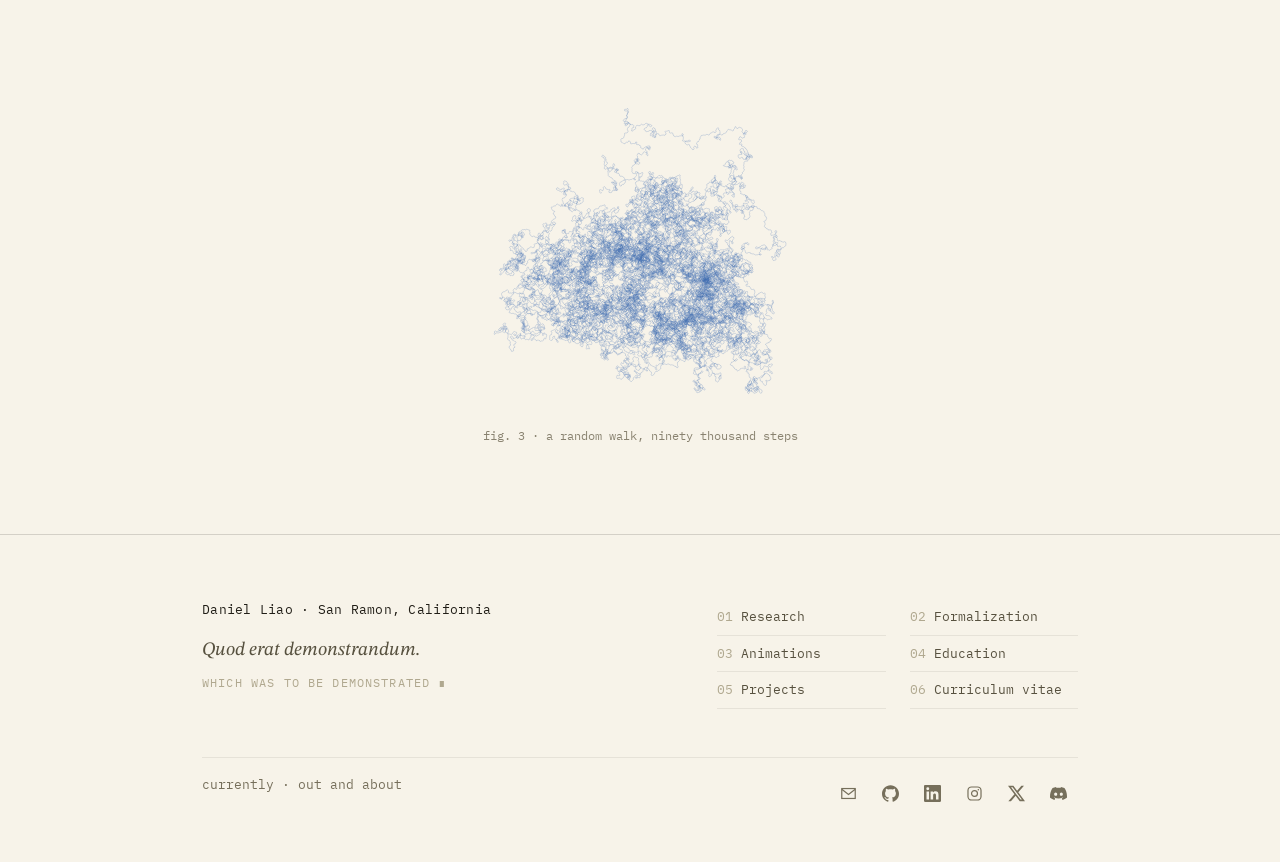
==== commit 518b3ce8: "round 24: November counts for the library and the upstream work" ====
--- a/index.html
+++ b/index.html
@@ -48,7 +48,7 @@
       <h1 class="display"><em class="uline">Daniel Liao</em></h1>
       <p class="byline">proofs on paper, in Lean, and in motion</p>
       <p class="affil meta">Dougherty Valley High School · San Ramon, CA · class of 2027</p>
-      <p class="revision meta">v17 · July 2026</p>
+      <p class="revision meta">v18 · November 2026</p>
 
       <div class="abstract">
         <p><span class="runin">Abstract.</span> I work to connect frontier mathematics with AI, and to
@@ -127,7 +127,7 @@
           <span class="sheet-note">The spine both manuscripts land on. Thue's 1912 theorems
           machine-checked on top of it.</span>
           <span class="sheet-rule"></span>
-          <span class="sheet-count"><b>10,707</b> lines &#183; <b>509</b> theorems</span>
+          <span class="sheet-count"><b>18,672</b> lines &#183; <b>847</b> theorems</span>
           <span class="sheet-status done">&#10003; machine-checked</span>
         </a>
       </div>
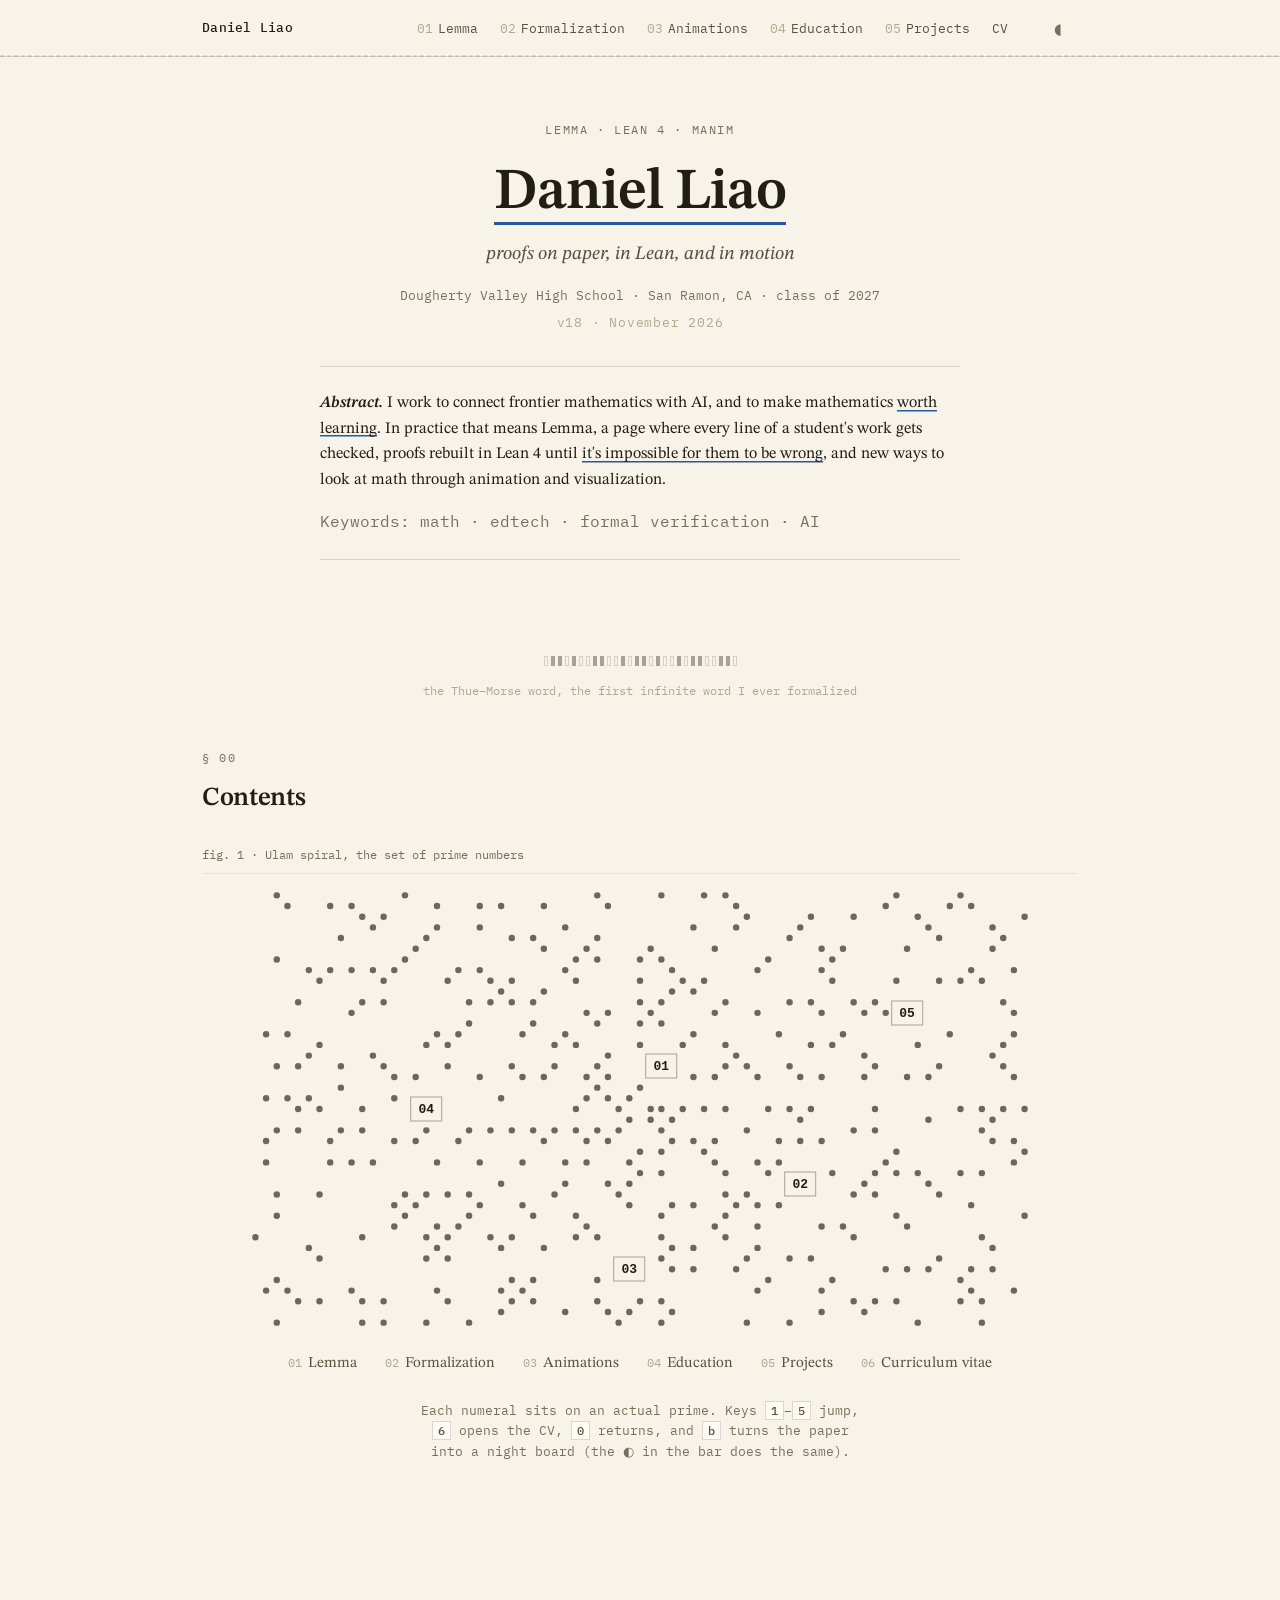
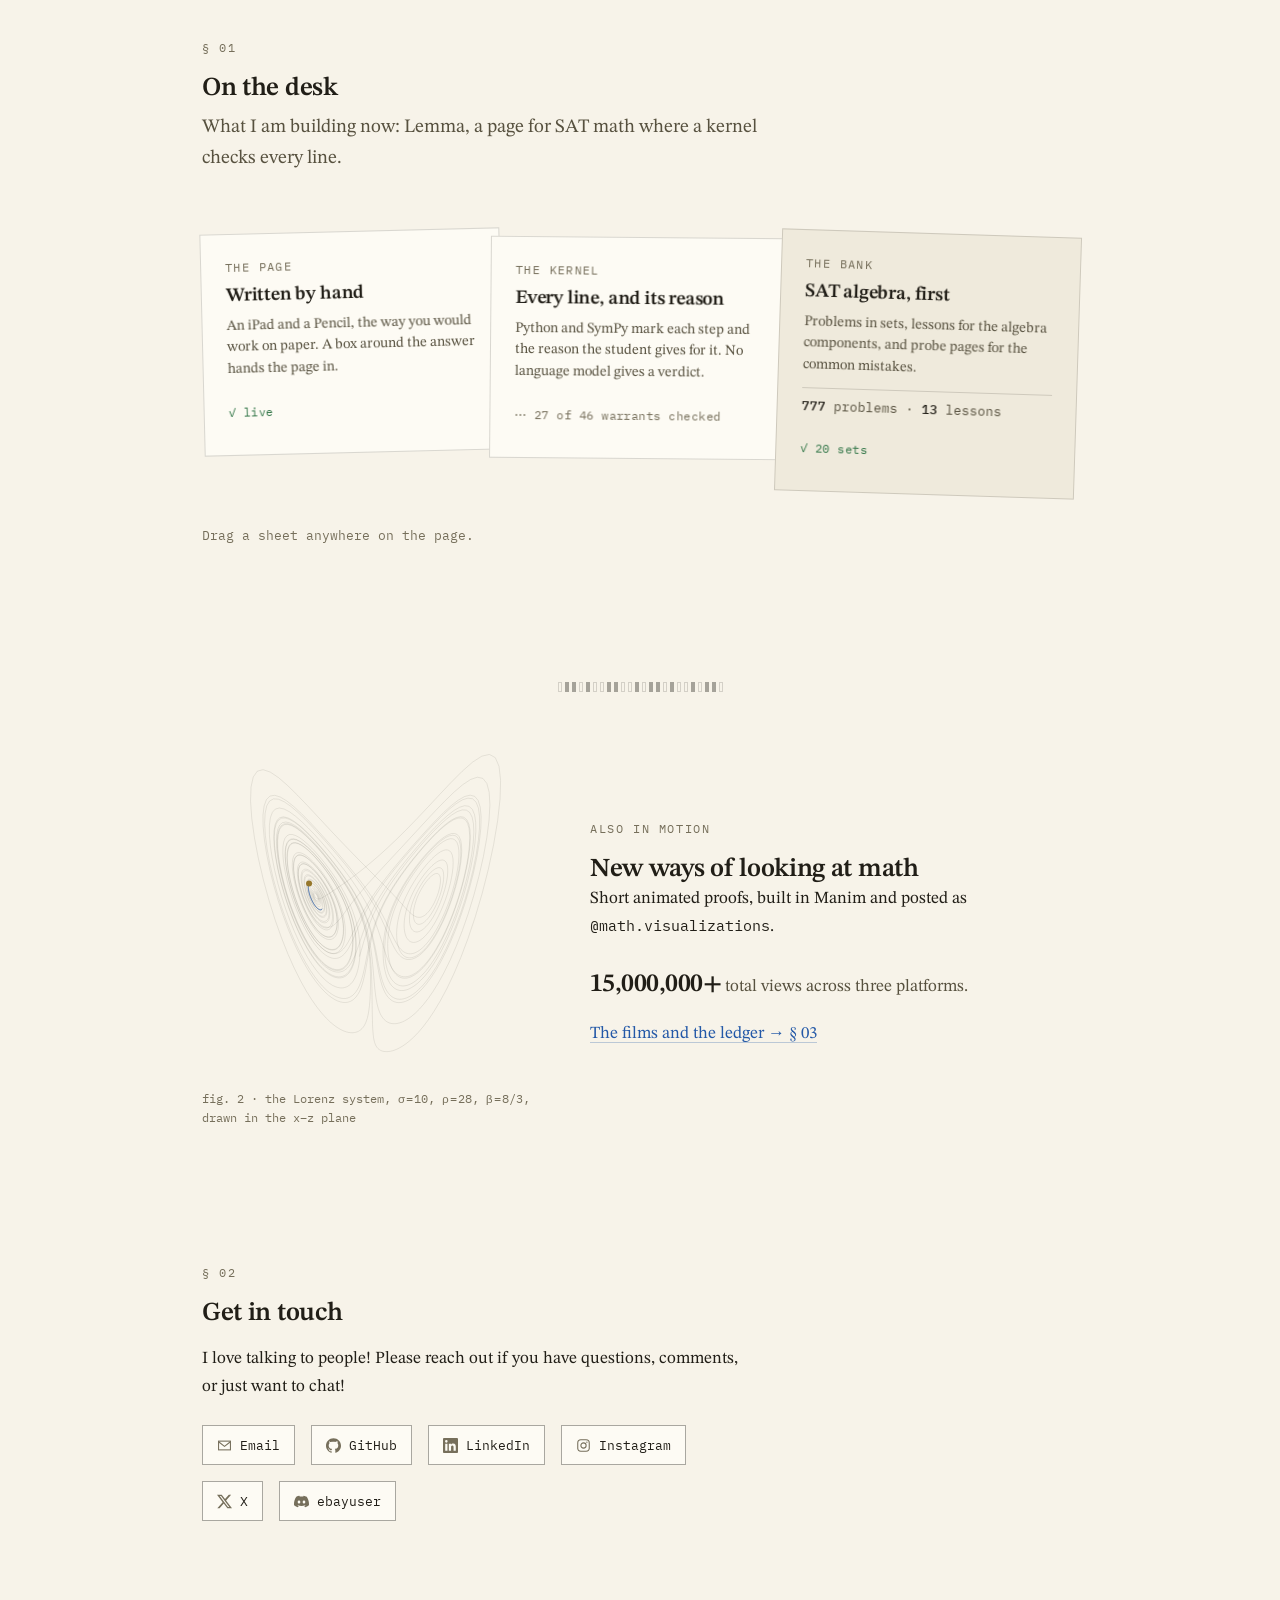
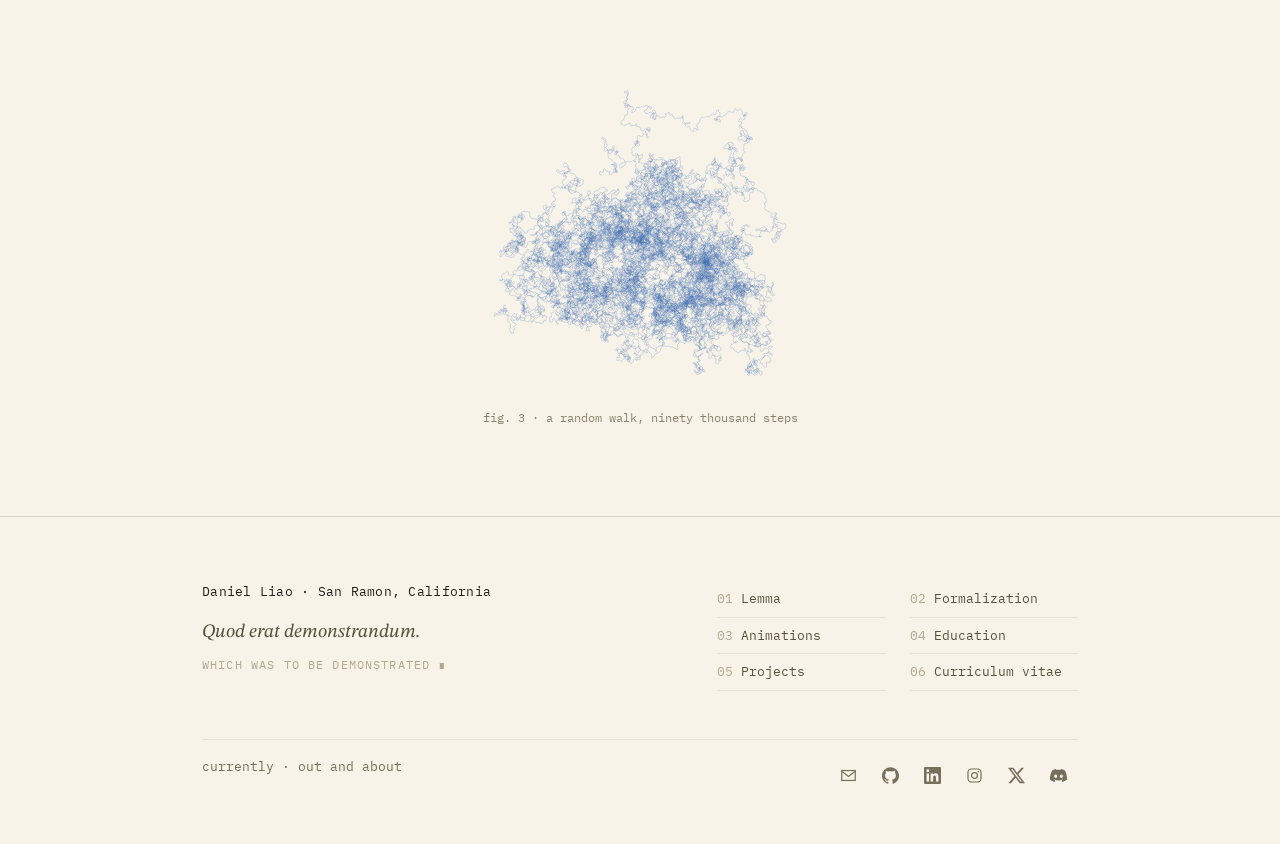
==== commit 42052016: "round 25: section 01 becomes Lemma, and the homepage desk with it" ====
--- a/index.html
+++ b/index.html
@@ -4,9 +4,9 @@
 <meta charset="utf-8">
 <meta name="viewport" content="width=device-width, initial-scale=1">
 <title>Daniel Liao · proofs on paper, in Lean, and in motion</title>
-<meta name="description" content="Daniel Liao: high-school mathematics research in combinatorics on words, formal verification in Lean 4, and mathematical animation.">
+<meta name="description" content="Daniel Liao: Lemma, a page for SAT math where a kernel checks every line; formal verification in Lean 4; and mathematical animation.">
 <meta property="og:title" content="Daniel Liao">
-<meta property="og:description" content="Mathematics research in combinatorics on words, formal verification in Lean 4, and mathematical animation.">
+<meta property="og:description" content="Lemma, a page for SAT math where a kernel checks every line; formal verification in Lean 4; and mathematical animation.">
 <meta property="og:type" content="website">
 <meta property="og:image" content="https://theebayuser.github.io/assets/og.png">
 <meta property="og:url" content="https://theebayuser.github.io/index.html">
@@ -27,7 +27,7 @@
   <div class="topbar-inner">
     <a class="brand" href="index.html">Daniel&nbsp;Liao</a>
     <nav class="nav" aria-label="Sections">
-      <a href="research.html"><span class="num">01</span>Research</a>
+      <a href="research.html"><span class="num">01</span>Lemma</a>
       <a href="lean.html"><span class="num">02</span>Formalization</a>
       <a href="manim.html"><span class="num">03</span>Animations</a>
       <a href="education.html"><span class="num">04</span>Education</a>
@@ -44,7 +44,7 @@
 
   <div class="page">
     <div class="titleblock" data-titleblock>
-      <p class="kicker">Combinatorics · Lean 4 · Manim</p>
+      <p class="kicker">Lemma · Lean 4 · Manim</p>
       <h1 class="display"><em class="uline">Daniel Liao</em></h1>
       <p class="byline">proofs on paper, in Lean, and in motion</p>
       <p class="affil meta">Dougherty Valley High School · San Ramon, CA · class of 2027</p>
@@ -52,10 +52,10 @@
 
       <div class="abstract">
         <p><span class="runin">Abstract.</span> I work to connect frontier mathematics with AI, and to
-        make mathematics <em class="uline">worth learning</em>. In practice that means research in combinatorics on words,
+        make mathematics <em class="uline">worth learning</em>. In practice that means Lemma, a page where every line of a student's work gets checked,
         proofs rebuilt in Lean 4 until <em class="uline">it's impossible for them to be wrong</em>, and new ways to
         look at math through animation and visualization.</p>
-        <p class="keywords meta">Keywords: math · edtech · formal verification · combinatorics · AI</p>
+        <p class="keywords meta">Keywords: math · edtech · formal verification · AI</p>
       </div>
     </div>
   </div>
@@ -75,7 +75,7 @@
         <div class="canvas-wrap" data-spiral>
           <canvas id="figure-ulam" role="img"
             aria-label="The prime numbers plotted on Ulam's square walk, shown as a wide band across the middle of the spiral, with the six section numerals pinned to six of the primes."></canvas>
-          <a class="ulam-node" href="research.html" aria-label="01, Research" data-phrase="01 · Research, counting words">01</a>
+          <a class="ulam-node" href="research.html" aria-label="01, Lemma" data-phrase="01 · Lemma, every line checked">01</a>
           <a class="ulam-node" href="lean.html" aria-label="02, Formalization" data-phrase="02 · Formalization, proofs to a computer">02</a>
           <a class="ulam-node" href="manim.html" aria-label="03, Animations" data-phrase="03 · Animations, math you can watch">03</a>
           <a class="ulam-node" href="education.html" aria-label="04, Education" data-phrase="04 · Education, what I'm learning">04</a>
@@ -84,7 +84,7 @@
         </div>
 
         <ul class="toc-line">
-          <li><a href="research.html"><span class="n">01</span>Research</a></li>
+          <li><a href="research.html"><span class="n">01</span>Lemma</a></li>
           <li><a href="lean.html"><span class="n">02</span>Formalization</a></li>
           <li><a href="manim.html"><span class="n">03</span>Animations</a></li>
           <li><a href="education.html"><span class="n">04</span>Education</a></li>
@@ -102,33 +102,33 @@
       <div class="section-head" data-reveal>
         <p class="kicker">&#167; 01</p>
         <h2>On the desk</h2>
-        <p class="prose lede">Two drafted manuscripts and the library they use are awaiting
-        publication.</p>
+        <p class="prose lede">What I am building now: Lemma, a page for SAT math where a kernel
+        checks every line.</p>
       </div>
 
       <div class="deskstack" data-reveal data-desk>
         <a class="sheet" href="research.html">
-          <span class="sheet-kind">Manuscript I</span>
-          <span class="sheet-title">An exact repetition threshold</span>
-          <span class="sheet-note">Exact answer past a small alphabet size, with the extremal
-          configurations classified.</span>
-          <span class="sheet-status wip">&#8943; in preparation</span>
+          <span class="sheet-kind">The page</span>
+          <span class="sheet-title">Written by hand</span>
+          <span class="sheet-note">An iPad and a Pencil, the way you would work on paper. A box
+          around the answer hands the page in.</span>
+          <span class="sheet-status done">&#10003; live</span>
         </a>
         <a class="sheet" href="research.html">
-          <span class="sheet-kind">Manuscript II</span>
-          <span class="sheet-title">A classification of admissible alphabets</span>
-          <span class="sheet-note">Which finite alphabets admit a word that avoids and stays rich at
-          once.</span>
-          <span class="sheet-status wip">&#8943; in preparation</span>
+          <span class="sheet-kind">The kernel</span>
+          <span class="sheet-title">Every line, and its reason</span>
+          <span class="sheet-note">Python and SymPy mark each step and the reason the student
+          gives for it. No language model gives a verdict.</span>
+          <span class="sheet-status wip">&#8943; 27 of 46 warrants checked</span>
         </a>
-        <a class="sheet card" href="lean.html">
-          <span class="sheet-kind">Library</span>
-          <span class="sheet-title">Combinatorics on words, in Lean&nbsp;4</span>
-          <span class="sheet-note">The spine both manuscripts land on. Thue's 1912 theorems
-          machine-checked on top of it.</span>
+        <a class="sheet card" href="research.html">
+          <span class="sheet-kind">The bank</span>
+          <span class="sheet-title">SAT algebra, first</span>
+          <span class="sheet-note">Problems in sets, lessons for the algebra components, and probe
+          pages for the common mistakes.</span>
           <span class="sheet-rule"></span>
-          <span class="sheet-count"><b>18,672</b> lines &#183; <b>847</b> theorems</span>
-          <span class="sheet-status done">&#10003; machine-checked</span>
+          <span class="sheet-count"><b>777</b> problems &#183; <b>13</b> lessons</span>
+          <span class="sheet-status done">&#10003; 20 sets</span>
         </a>
       </div>
       <p class="desk-note" data-desk-note>
@@ -198,7 +198,7 @@
         </blockquote>
       </div>
       <nav class="foot-nav" aria-label="Sections">
-      <a href="research.html"><span class="num">01</span>Research</a>
+      <a href="research.html"><span class="num">01</span>Lemma</a>
       <a href="lean.html"><span class="num">02</span>Formalization</a>
       <a href="manim.html"><span class="num">03</span>Animations</a>
       <a href="education.html"><span class="num">04</span>Education</a>
--- a/css/paper.css
+++ b/css/paper.css
@@ -1860,3 +1860,16 @@
   .topbar { view-transition-name: topbar; }
   ::view-transition-group(topbar) { animation-duration: 1ms; }
 }
+
+/* --- §01 Lemma: the demo plate and the marked page --------------------------
+   The demo is a landscape iPad recording on a light page, so it keeps its own
+   1024 x 710 ratio and sits on the paper instead of the portrait film ground.
+   The marked page reuses the goals ledger: the mark, then the line as written
+   (mono), then the reason. ✗ takes the ballpoint, ✓ the qed colour. */
+video.plate-frame.lemma-frame { aspect-ratio: 1024 / 710; object-fit: contain; background: var(--paper-inset); }
+.marked { max-width: 560px; }
+.marked td.ln {
+  padding: 11px var(--s3) 11px 0; font: 400 17px var(--mono); color: var(--ink);
+  white-space: nowrap; vertical-align: baseline;
+}
+.marked .boxed { border: 1.5px solid var(--qed); padding: 1px 6px; }
